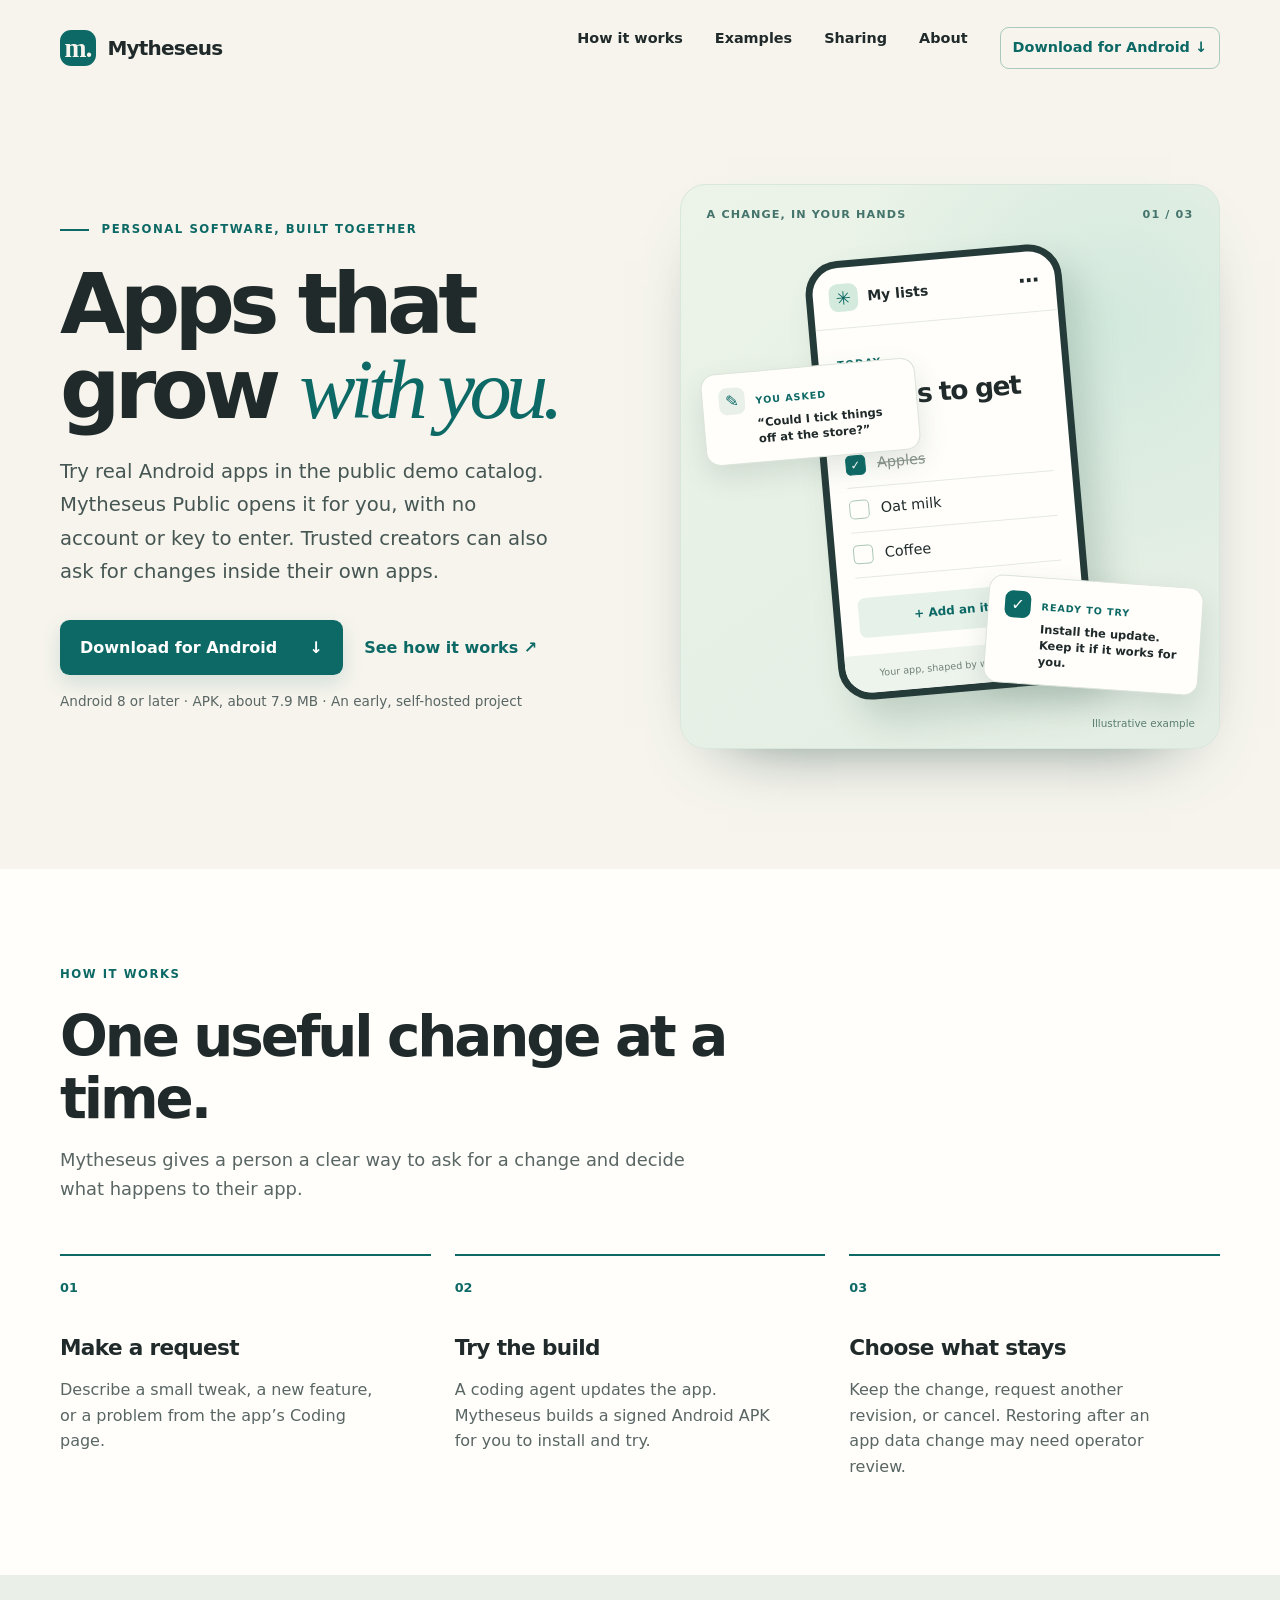
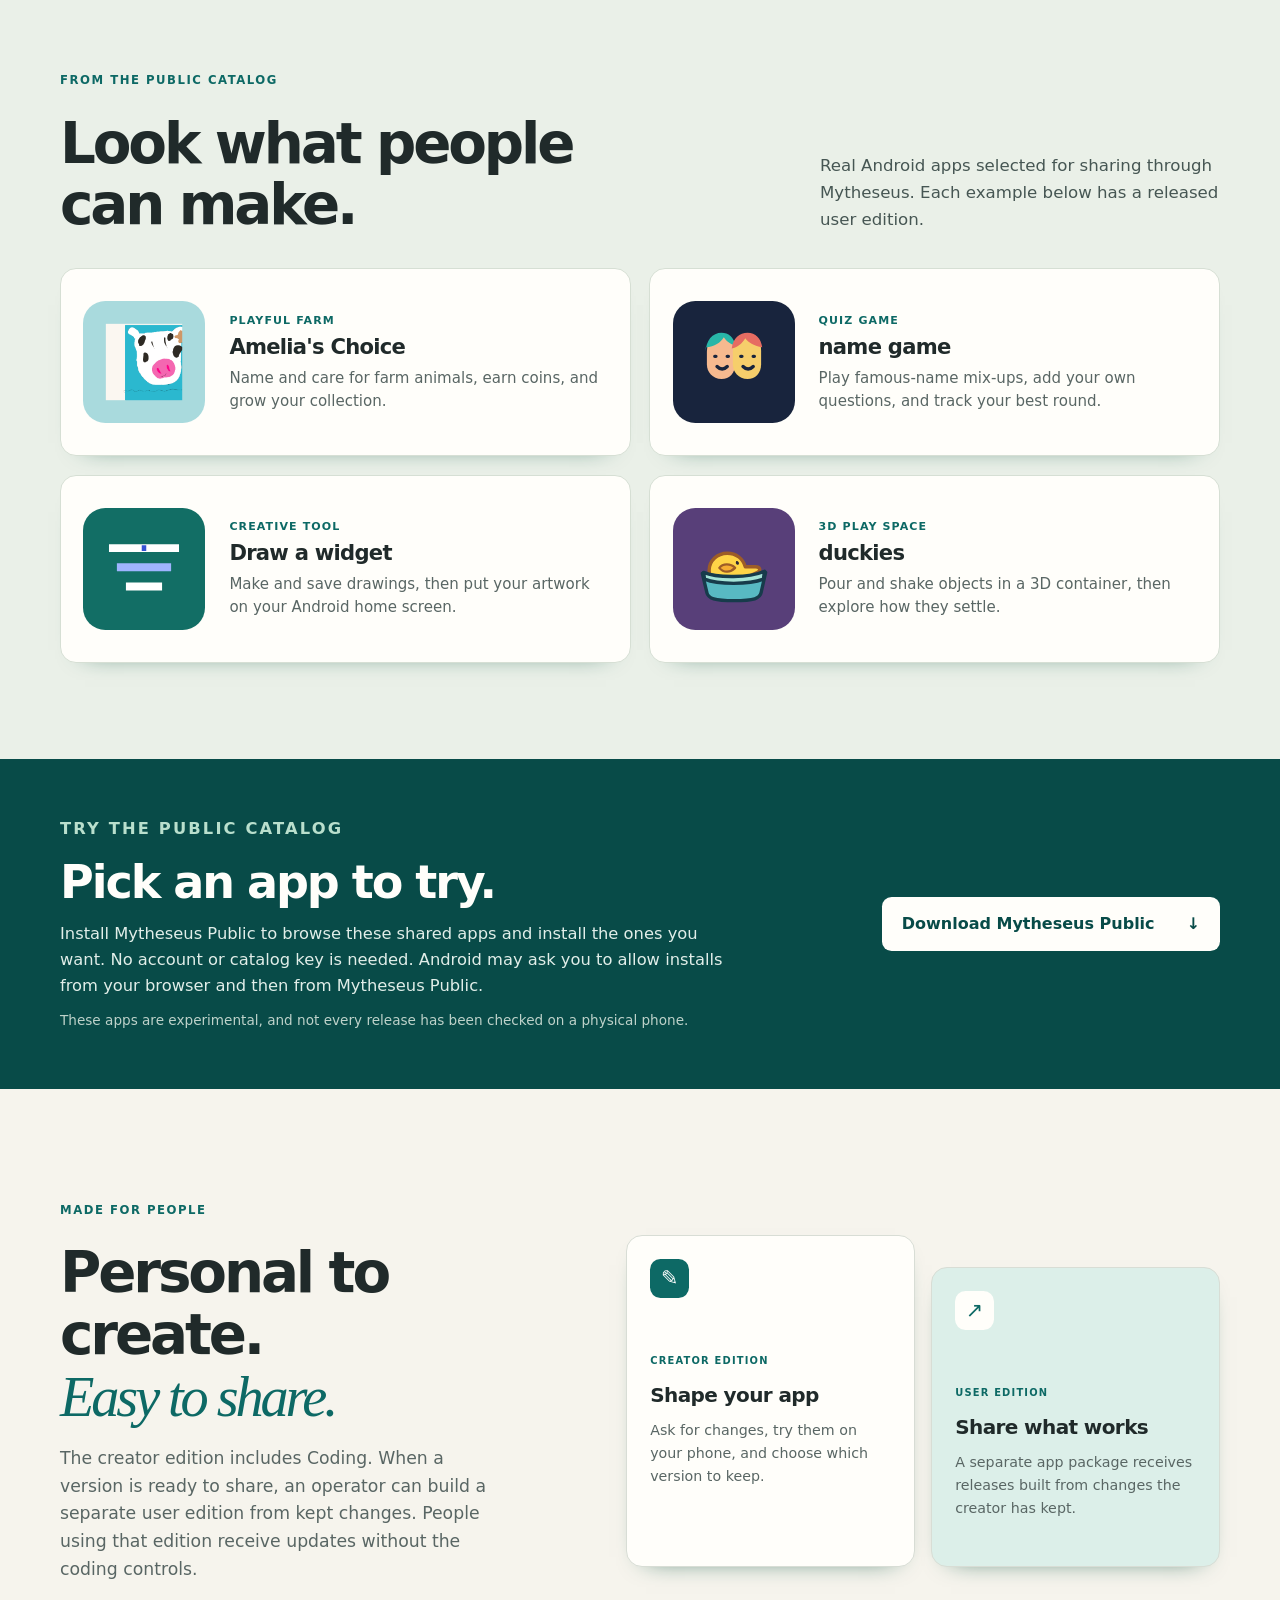
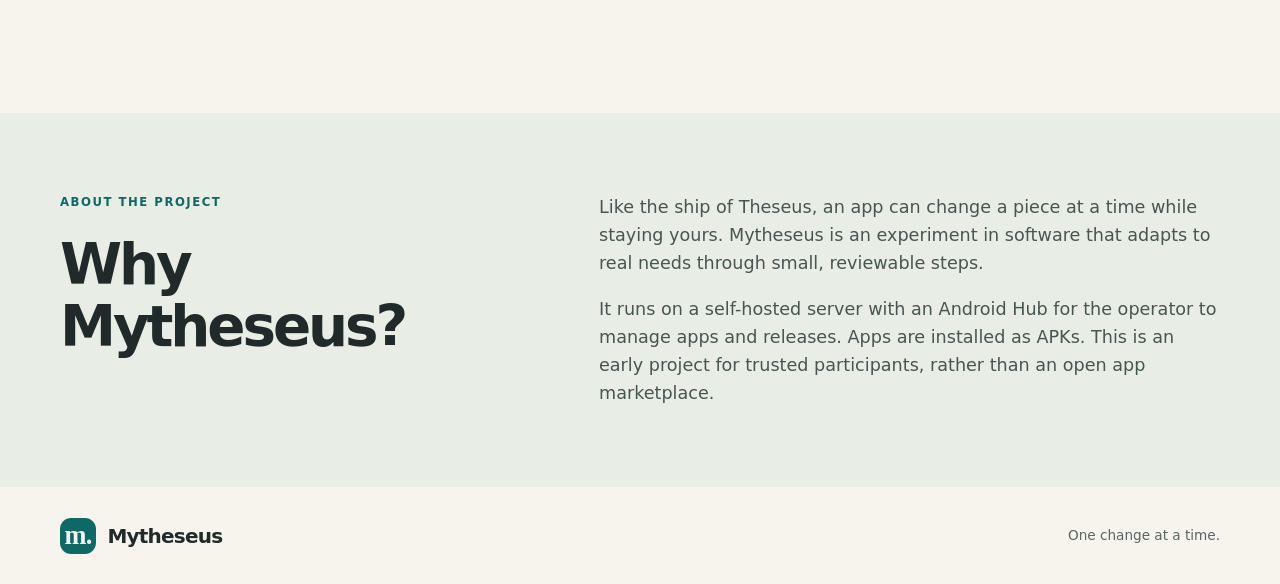
==== site/index.html @ 47f1d6f7 "Sync website from mytheseus@4bf0523" ====
<!doctype html>
<html lang="en">
<head>
  <meta charset="utf-8">
  <meta name="viewport" content="width=device-width,initial-scale=1">
  <meta name="description" content="Download Mytheseus Public for Android to try real apps in a public demo catalog. Trusted creators can ask for changes inside their own apps.">
  <meta name="theme-color" content="#f6f4ed">
  <meta property="og:type" content="website">
  <meta property="og:title" content="Mytheseus — Apps that grow with you">
  <meta property="og:description" content="Try real Android apps from the Mytheseus public demo catalog, with no account or key to enter.">
  <title>Mytheseus — Apps that grow with you</title>
  <link rel="canonical" href="https://mytheseus.com/">
  <link rel="icon" type="image/svg+xml" href="data:image/svg+xml,%3Csvg xmlns='http://www.w3.org/2000/svg' viewBox='0 0 32 32'%3E%3Crect width='32' height='32' rx='9' fill='%230d6965'/%3E%3Cpath d='M8 22V10l8 9 8-9v12' fill='none' stroke='%23f6f4ed' stroke-width='3' stroke-linecap='round' stroke-linejoin='round'/%3E%3C/svg%3E">
  <link rel="stylesheet" href="styles.css">
</head>
<body>
<a class="skip" href="#main">Skip to content</a>
<header class="wrap masthead">
  <a class="wordmark" href="#top" aria-label="Mytheseus home"><span class="mark" aria-hidden="true">m.</span><span>Mytheseus</span></a>
  <nav aria-label="Main navigation"><a href="#how-it-works">How it works</a><a href="#examples">Examples</a><a href="#sharing">Sharing</a><a href="#about">About</a><a class="nav-download" href="downloads/mytheseus-public.apk" download>Download for Android <span aria-hidden="true">↓</span></a></nav>
</header>
<main id="main">
  <section class="hero" id="top" aria-labelledby="headline"><div class="wrap hero-grid">
    <div class="intro">
      <p class="eyebrow"><span class="eyebrow-line" aria-hidden="true"></span> Personal software, built together</p>
      <h1 id="headline">Apps that grow <em>with you.</em></h1>
      <p class="lead">Try real Android apps in the public demo catalog. Mytheseus Public opens it for you, with no account or key to enter. Trusted creators can also ask for changes inside their own apps.</p>
      <div class="hero-actions"><a class="button" href="downloads/mytheseus-public.apk" download>Download for Android <span aria-hidden="true">↓</span></a><a class="text-link" href="#how-it-works">See how it works <span aria-hidden="true">↗</span></a></div>
      <p class="hero-note">Android 8 or later · APK, about 7.9 MB · An early, self-hosted project</p>
    </div>
    <div class="illustration" aria-label="Illustrative app change and trial">
      <div class="illustration-caption">A change, in your hands <span>01 / 03</span></div>
      <div class="phone">
        <div class="phone-top"><span class="phone-app-mark" aria-hidden="true">✳</span><span>My lists</span><span class="phone-menu" aria-hidden="true">⋯</span></div>
        <div class="phone-body">
          <span class="screen-label">TODAY</span>
          <h2>Things to get</h2>
          <div class="list-row"><span class="check done" aria-hidden="true">✓</span><span class="crossed">Apples</span></div>
          <div class="list-row"><span class="check" aria-hidden="true"></span><span>Oat milk</span></div>
          <div class="list-row"><span class="check" aria-hidden="true"></span><span>Coffee</span></div>
          <div class="phone-action" aria-hidden="true">+ Add an item</div>
        </div>
        <div class="phone-footer">Your app, shaped by what you need.</div>
      </div>
      <div class="request-card"><span class="request-icon" aria-hidden="true">✎</span><div><span class="card-kicker">You asked</span><p>“Could I tick things off at the store?”</p></div></div>
      <div class="trial-card"><span class="trial-icon" aria-hidden="true">✓</span><div><span class="card-kicker">Ready to try</span><p>Install the update. Keep it if it works for you.</p></div></div>
      <p class="illustration-note">Illustrative example</p>
    </div>
  </div></section>
  <section class="process" id="how-it-works" aria-labelledby="process-title"><div class="wrap">
    <div class="section-head"><p class="eyebrow">HOW IT WORKS</p><h2 id="process-title">One useful change at a time.</h2><p>Mytheseus gives a person a clear way to ask for a change and decide what happens to their app.</p></div>
    <ol class="steps">
      <li><span class="number">01</span><h3>Make a request</h3><p>Describe a small tweak, a new feature, or a problem from the app’s Coding page.</p></li>
      <li><span class="number">02</span><h3>Try the build</h3><p>A coding agent updates the app. Mytheseus builds a signed Android APK for you to install and try.</p></li>
      <li><span class="number">03</span><h3>Choose what stays</h3><p>Keep the change, request another revision, or cancel. Restoring after an app data change may need operator review.</p></li>
    </ol>
  </div></section>
  <section class="catalog" id="examples" aria-labelledby="examples-title"><div class="wrap">
    <div class="catalog-head"><div><p class="eyebrow">FROM THE PUBLIC CATALOG</p><h2 id="examples-title">Look what people can make.</h2></div><p>Real Android apps selected for sharing through Mytheseus. Each example below has a released user edition.</p></div>
    <div class="catalog-grid"><article class="catalog-card"><div class="catalog-art"><img class="catalog-icon" src="[data-uri]" alt=""></div><div class="catalog-copy"><p class="catalog-kind">Playful farm</p><h3>Amelia&#x27;s Choice</h3><p>Name and care for farm animals, earn coins, and grow your collection.</p></div></article><article class="catalog-card"><div class="catalog-art"><svg class="catalog-icon" viewBox="0 0 108 108" aria-hidden="true" focusable="false"><rect width="108" height="108" fill="#18243D"/><path d="M30 45 C30 35 36 29 43 29 C51 29 55 35 55 44 V56 C55 64 50 69 43 69 C35 69 30 63 30 56 Z" fill="#F6B98F"/><path d="M29 45 C29 35 35 28 43 28 C49 28 54 32 55 39 C50 38 47 35 45 32 C42 37 37 40 29 41 Z" fill="#28B6A8"/><path d="M53 45 C53 35 59 29 66 29 C74 29 78 35 78 44 V56 C78 64 73 69 66 69 C58 69 53 63 53 56 Z" fill="#F6CE6B"/><path d="M52 42 C53 33 59 28 66 28 C73 28 78 33 79 41 C72 40 67 37 64 33 C61 38 57 41 52 42 Z" fill="#E66C62"/><path d="M37 49 H38 M48 49 H49 M39 58 C42 61 45 61 48 58" stroke="#18243D" stroke-width="3" stroke-linecap="round" stroke-linejoin="round" fill="none"/><path d="M60 49 H61 M71 49 H72 M62 58 C65 61 68 61 71 58" stroke="#18243D" stroke-width="3" stroke-linecap="round" stroke-linejoin="round" fill="none"/></svg></div><div class="catalog-copy"><p class="catalog-kind">Quiz game</p><h3>name game</h3><p>Play famous-name mix-ups, add your own questions, and track your best round.</p></div></article><article class="catalog-card"><div class="catalog-art"><svg class="catalog-icon" viewBox="0 0 108 108" aria-hidden="true" focusable="false"><rect width="108" height="108" fill="#126E65"/><path d="M23,32 L85,32 L85,39 L23,39 Z" fill="#FFFFFF"/><path d="M52,33 L56,33 L56,38 L52,38 Z" fill="#3552D4"/><path d="M30,49 L78,49 L78,56 L30,56 Z" fill="#9FB4FF"/><path d="M38,66 L70,66 L70,73 L38,73 Z" fill="#FFFFFF"/></svg></div><div class="catalog-copy"><p class="catalog-kind">Creative tool</p><h3>Draw a widget</h3><p>Make and save drawings, then put your artwork on your Android home screen.</p></div></article><article class="catalog-card"><div class="catalog-art"><svg class="catalog-icon" viewBox="0 0 108 108" aria-hidden="true" focusable="false"><rect width="108" height="108" fill="#583F79"/><path d="M32 55 C32 47 39 40 48 40 C56 40 62 45 64 52 L73 52 C77 52 78 55 75 57 L66 61 C64 68 58 72 49 72 C39 72 32 65 32 55 Z" fill="#FFD447" stroke="#9D5C27" stroke-width="3" stroke-linecap="round" stroke-linejoin="round"/><path d="M41 53 C44 49 51 49 55 53 C51 57 45 58 41 53 Z" fill="#F5AC32" stroke="#9D5C27" stroke-width="2" stroke-linecap="round" stroke-linejoin="round"/><path d="M56 47 C58 47 59 49 58 50 C56 51 55 49 56 47 Z" fill="#2B2738"/><path d="M26 58 C33 61 42 62 53 62 C65 62 75 60 82 57 L78 75 C77 80 72 82 54 82 C37 82 31 80 30 75 Z" fill="#58B9C3" stroke="#173B4B" stroke-width="3" stroke-linecap="round" stroke-linejoin="round"/><path d="M27 57 C39 62 68 62 81 56 L80 63 C67 68 40 68 28 63 Z" fill="#A5E4D7" stroke="#173B4B" stroke-width="3" stroke-linecap="round" stroke-linejoin="round"/></svg></div><div class="catalog-copy"><p class="catalog-kind">3D play space</p><h3>duckies</h3><p>Pour and shake objects in a 3D container, then explore how they settle.</p></div></article></div>
  </div></section>
  <section class="catalog-download"><div class="wrap catalog-download-inner"><div><p class="eyebrow">TRY THE PUBLIC CATALOG</p><h2>Pick an app to try.</h2><p>Install Mytheseus Public to browse these shared apps and install the ones you want. No account or catalog key is needed. Android may ask you to allow installs from your browser and then from Mytheseus Public.</p><p class="download-caveat">These apps are experimental, and not every release has been checked on a physical phone.</p></div><a class="button" href="downloads/mytheseus-public.apk" download>Download Mytheseus Public <span aria-hidden="true">↓</span></a></div></section>
  <section class="wrap sharing" id="sharing" aria-labelledby="sharing-title">
    <div class="sharing-intro"><p class="eyebrow">MADE FOR PEOPLE</p><h2 id="sharing-title">Personal to create.<br><em>Easy to share.</em></h2><p>The creator edition includes Coding. When a version is ready to share, an operator can build a separate user edition from kept changes. People using that edition receive updates without the coding controls.</p></div>
    <div class="edition-cards" aria-label="App editions"><div class="edition-card creator"><span class="edition-icon" aria-hidden="true">✎</span><span class="edition-label">CREATOR EDITION</span><h3>Shape your app</h3><p>Ask for changes, try them on your phone, and choose which version to keep.</p></div><div class="edition-card user"><span class="edition-icon" aria-hidden="true">↗</span><span class="edition-label">USER EDITION</span><h3>Share what works</h3><p>A separate app package receives releases built from changes the creator has kept.</p></div></div>
  </section>
  <section class="about" id="about" aria-labelledby="about-title"><div class="wrap about-grid"><div><p class="eyebrow">ABOUT THE PROJECT</p><h2 id="about-title">Why Mytheseus?</h2></div><div><p>Like the ship of Theseus, an app can change a piece at a time while staying yours. Mytheseus is an experiment in software that adapts to real needs through small, reviewable steps.</p><p>It runs on a self-hosted server with an Android Hub for the operator to manage apps and releases. Apps are installed as APKs. This is an early project for trusted participants, rather than an open app marketplace.</p></div></div></section>
</main>
<footer class="wrap footer"><a class="wordmark" href="#top"><span class="mark" aria-hidden="true">m.</span><span>Mytheseus</span></a><span>One change at a time.</span></footer>
</body>
</html>
---- site/styles.css ----
:root{color-scheme:light;--ink:#202a2a;--muted:#596664;--teal:#0d6965;--teal-dark:#084b48;--mint:#dcefe9;--paper:#f6f4ed;--white:#fffefa;--line:#d8ddd5;font-family:Inter,ui-sans-serif,system-ui,-apple-system,BlinkMacSystemFont,"Segoe UI",sans-serif;font-synthesis:none}*{box-sizing:border-box}html{scroll-behavior:smooth;scroll-padding-top:2rem}body{margin:0;background:var(--paper);color:var(--ink);font-size:1rem;line-height:1.6}a{color:inherit;text-decoration:none}a:hover{text-decoration:underline;text-underline-offset:5px}a:focus-visible{outline:3px solid var(--teal);outline-offset:5px}.wrap{width:min(1160px,calc(100% - 4rem));margin-inline:auto}.skip{position:absolute;left:1rem;top:-5rem;padding:.7rem 1rem;background:var(--ink);color:white;z-index:10}.skip:focus{top:1rem}.masthead{display:flex;align-items:center;justify-content:space-between;gap:2rem;min-height:96px}.wordmark{display:inline-flex;align-items:center;gap:.72rem;font-size:1.25rem;font-weight:750;letter-spacing:-.04em;white-space:nowrap}.mark{display:grid;place-items:center;width:2.25rem;height:2.25rem;border-radius:.7rem;background:var(--teal);color:var(--paper);font-family:Georgia,serif;font-size:1.65rem;font-weight:bold;line-height:1}.masthead nav{display:flex;gap:2rem;flex-wrap:wrap;font-size:.9rem;font-weight:600}.hero{overflow:hidden}.hero-grid{display:grid;grid-template-columns:1fr 1fr;gap:5rem;align-items:center;padding-block:5.5rem 7.5rem}.eyebrow{display:flex;align-items:center;gap:.8rem;margin:0 0 1.4rem;color:var(--teal);font-size:.73rem;font-weight:800;letter-spacing:.13em;text-transform:uppercase}.eyebrow-line{display:inline-block;width:1.8rem;height:2px;background:currentColor}h1,h2,h3,p{margin-top:0}h1{max-width:11ch;margin-bottom:1.4rem;font-size:clamp(3.7rem,6.6vw,6.2rem);line-height:1.01;letter-spacing:-.067em;font-weight:760}em{font-family:Georgia,"Times New Roman",serif;font-weight:400;color:var(--teal)}.lead{max-width:31rem;margin-bottom:2rem;color:#465653;font-size:1.23rem;line-height:1.7}.button{display:inline-flex;align-items:center;justify-content:space-between;gap:2rem;padding:.9rem 1.25rem;background:var(--teal);color:#fff;border-radius:.6rem;font-weight:700;box-shadow:0 8px 20px #0d696526}.button:hover{background:var(--teal-dark);text-decoration:none}.hero-note{margin:1rem 0 0;color:var(--muted);font-size:.85rem}.illustration{position:relative;min-height:565px;border:1px solid #d8e6dc;border-radius:1.6rem;background:radial-gradient(circle at 80% 25%,#d3e9dd 0,transparent 45%),linear-gradient(145deg,#ecf4e9,#e3ede3);box-shadow:0 28px 70px -48px #31564e;overflow:hidden}.illustration-caption{display:flex;justify-content:space-between;padding:1.3rem 1.6rem;color:#44736b;font-size:.7rem;font-weight:800;letter-spacing:.1em;text-transform:uppercase}.phone{position:absolute;top:4.2rem;left:50%;width:257px;height:440px;transform:translateX(-50%) rotate(-5deg);border:7px solid #253b39;border-radius:2.1rem;background:var(--white);box-shadow:16px 22px 35px #335e4a36;overflow:hidden}.phone-top{height:61px;display:flex;align-items:center;gap:.6rem;padding:0 1rem;border-bottom:1px solid #e5e9e2;font-size:.88rem;font-weight:700}.phone-app-mark{display:grid;place-items:center;width:1.8rem;height:1.8rem;border-radius:.55rem;background:#d4eadd;color:var(--teal);font-size:1.15rem}.phone-menu{margin-left:auto;font-size:1.3rem}.phone-body{padding:1.3rem 1.15rem}.screen-label{color:var(--teal);font-size:.62rem;font-weight:800;letter-spacing:.15em}.phone h2{margin:.25rem 0 1.4rem;font-size:1.65rem;letter-spacing:-.05em}.list-row{display:flex;align-items:center;gap:.75rem;padding:.65rem 0;border-bottom:1px solid #e5e9e2;font-size:.9rem}.check{display:grid;place-items:center;flex:none;width:1.2rem;height:1.2rem;border:1.5px solid #aac7b5;border-radius:.3rem}.check.done{background:var(--teal);border-color:var(--teal);color:white;font-size:.75rem}.crossed{text-decoration:line-through;color:#87928a}.phone-action{margin-top:1.3rem;padding:.65rem;background:#e6f1e9;color:var(--teal);border-radius:.45rem;text-align:center;font-size:.75rem;font-weight:700}.phone-footer{position:absolute;bottom:0;width:100%;padding:.7rem 1rem;background:#edf4ec;color:#718078;text-align:center;font-size:.6rem}.request-card,.trial-card{position:absolute;display:flex;align-items:flex-start;gap:.65rem;width:215px;padding:.9rem 1rem;border:1px solid #dce4da;border-radius:.9rem;background:#fffefa;box-shadow:0 12px 28px #38564b24}.request-card{left:1.4rem;top:11.3rem;transform:rotate(-5deg)}.trial-card{right:1.1rem;bottom:3.7rem;transform:rotate(4deg)}.request-icon,.trial-icon{display:grid;place-items:center;flex:none;width:1.65rem;height:1.65rem;border-radius:.5rem;background:#e9efe9;color:var(--teal);font-weight:700}.trial-icon{background:var(--teal);color:white}.card-kicker{color:var(--teal);font-size:.6rem;font-weight:800;letter-spacing:.1em;text-transform:uppercase}.request-card p,.trial-card p{margin:.2rem 0 0;font-size:.72rem;line-height:1.4;font-weight:600}.illustration-note{position:absolute;right:1.5rem;bottom:.4rem;color:#5a7e72;font-size:.65rem}.process{background:var(--white);padding-block:6rem}.section-head{max-width:42rem;margin-bottom:3.2rem}.section-head h2,.sharing h2,.about h2{font-size:clamp(2.4rem,4.4vw,4rem);line-height:1.1;letter-spacing:-.055em;margin-bottom:1rem}.section-head>p:last-child{color:var(--muted);font-size:1.12rem}.steps{display:grid;grid-template-columns:repeat(3,minmax(0,1fr));gap:1.5rem;list-style:none;padding:0;margin:0}.steps li{border-top:2px solid var(--teal);padding:1.35rem .5rem 0 0}.number{display:block;margin-bottom:2rem;color:var(--teal);font-size:.8rem;font-weight:800}.steps h3{margin-bottom:.75rem;font-size:1.35rem;letter-spacing:-.03em}.steps p{max-width:20rem;color:var(--muted);margin-bottom:0}.sharing{display:grid;grid-template-columns:.9fr 1.1fr;gap:5rem;align-items:center;padding-block:7rem}.sharing-intro>p:last-child{max-width:28rem;color:var(--muted);font-size:1.08rem}.edition-cards{display:grid;grid-template-columns:1fr 1fr;gap:1rem;align-items:stretch}.edition-card{min-width:0;min-height:300px;padding:1.45rem;border:1px solid var(--line);border-radius:1rem;background:var(--white);box-shadow:0 10px 25px -20px #0b5340}.edition-card.user{margin-top:2rem;background:var(--mint)}.edition-icon{display:grid;place-items:center;width:2.4rem;height:2.4rem;margin-bottom:3rem;border-radius:.65rem;background:var(--teal);color:white;font-size:1.3rem}.edition-card.user .edition-icon{background:var(--white);color:var(--teal)}.edition-label{color:var(--teal);font-size:.62rem;font-weight:800;letter-spacing:.12em}.edition-card h3{margin:.5rem 0;font-size:1.25rem;letter-spacing:-.03em}.edition-card p{margin:0;color:var(--muted);font-size:.89rem}.about{padding-block:5rem;background:#e8eee5}.about-grid{display:grid;grid-template-columns:.85fr 1.15fr;gap:5rem}.about-grid>div:last-child{max-width:39rem}.about-grid>div:last-child p{color:#465653;font-size:1.1rem}.about-grid>div:last-child p:last-child{margin-bottom:0}.footer{display:flex;align-items:center;justify-content:space-between;gap:1rem;padding-block:1.9rem}.footer>span{color:var(--muted);font-size:.85rem}@media(max-width:1050px){.hero-grid{gap:2rem}.sharing{gap:2rem}.request-card{left:.5rem}.trial-card{right:.5rem}}@media(max-width:800px){.hero-grid{grid-template-columns:1fr;padding-block:3.5rem 5rem}.intro{max-width:38rem}.illustration{width:min(100%,550px);margin-inline:auto}.sharing{grid-template-columns:1fr}.sharing-intro>p:last-child{max-width:40rem}.about-grid{gap:2rem}}@media(max-width:600px){.wrap{width:calc(100% - 2.5rem)}.masthead{align-items:flex-start;flex-direction:column;gap:.8rem;padding-block:1.25rem}.masthead nav{gap:1.2rem;font-size:.85rem}.hero-grid{padding-block:2rem 3.5rem}h1{font-size:clamp(3.25rem,14vw,4.7rem)}.lead{font-size:1.1rem}.illustration{min-height:500px}.phone{top:4rem;width:220px;height:390px}.request-card{top:9.5rem;width:170px}.trial-card{bottom:3rem;width:175px}.process{padding-block:4rem}.steps{grid-template-columns:1fr;gap:2.3rem}.number{margin-bottom:.7rem}.sharing{padding-block:4rem}.edition-cards{grid-template-columns:1fr 1fr;gap:.65rem}.edition-card{padding:1rem;min-height:300px}.edition-icon{margin-bottom:2rem}.about{padding-block:4rem}.about-grid{grid-template-columns:1fr;gap:1rem}.footer{flex-wrap:wrap}}@media(max-width:420px){.illustration{min-height:455px}.phone{width:205px;height:365px}.request-card{top:8rem;left:.2rem;width:155px}.trial-card{right:.2rem;width:165px}.edition-cards{grid-template-columns:1fr}.edition-card,.edition-card.user{min-height:0;margin:0}.edition-icon{margin-bottom:1.5rem}.illustration-caption{padding:1rem}}@media(prefers-reduced-motion:reduce){html{scroll-behavior:auto}}.hero-grid>*,.sharing>*,.steps>*{min-width:0}h1,h2,h3,.wordmark{overflow-wrap:anywhere}

/* Public catalog examples use artwork from the released user editions. */
.catalog{padding-block:6rem;background:#eaf0e8}
.catalog-head{display:flex;align-items:end;justify-content:space-between;gap:3rem;margin-bottom:2rem}
.catalog-head>div{max-width:34rem}
.catalog-head h2{font-size:clamp(2.4rem,4.4vw,4rem);line-height:1.1;letter-spacing:-.055em;margin-bottom:0}
.catalog-head>p{max-width:25rem;margin:0 0 .2rem;color:#465653;font-size:1.04rem}
.catalog-grid{display:grid;grid-template-columns:repeat(2,minmax(0,1fr));gap:1.15rem}
.catalog-card{display:flex;align-items:center;gap:1.5rem;min-width:0;min-height:188px;padding:1.4rem;border:1px solid #d6dfd4;border-radius:1rem;background:var(--white);box-shadow:0 12px 25px -25px #0b5340}
.catalog-art{display:grid;place-items:center;flex:none;width:122px;height:122px;border-radius:1.4rem;background:#f1f3eb;overflow:hidden}
.catalog-icon{display:block;width:100%;height:100%;object-fit:cover}
.catalog-copy{min-width:0}
.catalog-kind{margin:0 0 .3rem;color:var(--teal);font-size:.69rem;font-weight:800;letter-spacing:.1em;text-transform:uppercase}
.catalog-card h3{margin:0 0 .45rem;font-size:1.32rem;letter-spacing:-.035em;line-height:1.2}
.catalog-card .catalog-copy>p:last-child{margin:0;color:var(--muted);font-size:.94rem;line-height:1.55}
@media(max-width:960px){.catalog-head{align-items:start;flex-direction:column;gap:1rem}.catalog-card{align-items:start;flex-direction:column}.catalog-art{width:100px;height:100px}}
@media(max-width:700px){.catalog{padding-block:4rem}.catalog-grid{grid-template-columns:1fr}.catalog-card{align-items:center;flex-direction:row;min-height:0}.catalog-art{width:86px;height:86px}.catalog-head{margin-bottom:1.6rem}}
@media(max-width:420px){.catalog-card{gap:1rem;padding:1rem}.catalog-art{width:72px;height:72px}.catalog-card h3{font-size:1.17rem}.catalog-card .catalog-copy>p:last-child{font-size:.86rem}}

/* Public Android installer is the main action for visitors. */
.masthead nav .nav-download{color:var(--teal);font-weight:800;white-space:nowrap;border:1px solid #a9c9be;border-radius:.55rem;padding:.55rem .75rem}
.hero-actions{display:flex;align-items:center;gap:1.35rem;flex-wrap:wrap}
.text-link{font-weight:700;color:var(--teal);text-underline-offset:5px}
.hero-note{max-width:32rem}
.catalog-download{padding-block:3.6rem;background:var(--teal-dark);color:var(--white)}
.catalog-download-inner{display:flex;align-items:center;justify-content:space-between;gap:3rem}
.catalog-download-inner>div{max-width:42rem}
.catalog-download .eyebrow{color:#b9dfcd;margin-bottom:.9rem}
.catalog-download h2{margin:0 0 .8rem;font-size:clamp(2rem,3.6vw,3rem);line-height:1.12;letter-spacing:-.045em}
.catalog-download p{margin-bottom:.65rem;color:#e1eee9;font-size:1.02rem}
.catalog-download .download-caveat{margin:0;color:#bed2ca;font-size:.85rem}
.catalog-download .button{flex:none;background:var(--white);color:var(--teal-dark);box-shadow:none}
.catalog-download .button:hover{background:#e5f1e9}
@media(max-width:800px){.catalog-download-inner{align-items:flex-start;flex-direction:column;gap:1.5rem}}
@media(max-width:600px){.masthead nav{gap:.7rem 1rem}.masthead nav .nav-download{width:max-content}.hero-actions{align-items:flex-start;flex-direction:column;gap:1rem}.catalog-download{padding-block:3rem}.catalog-download .button{width:100%}}
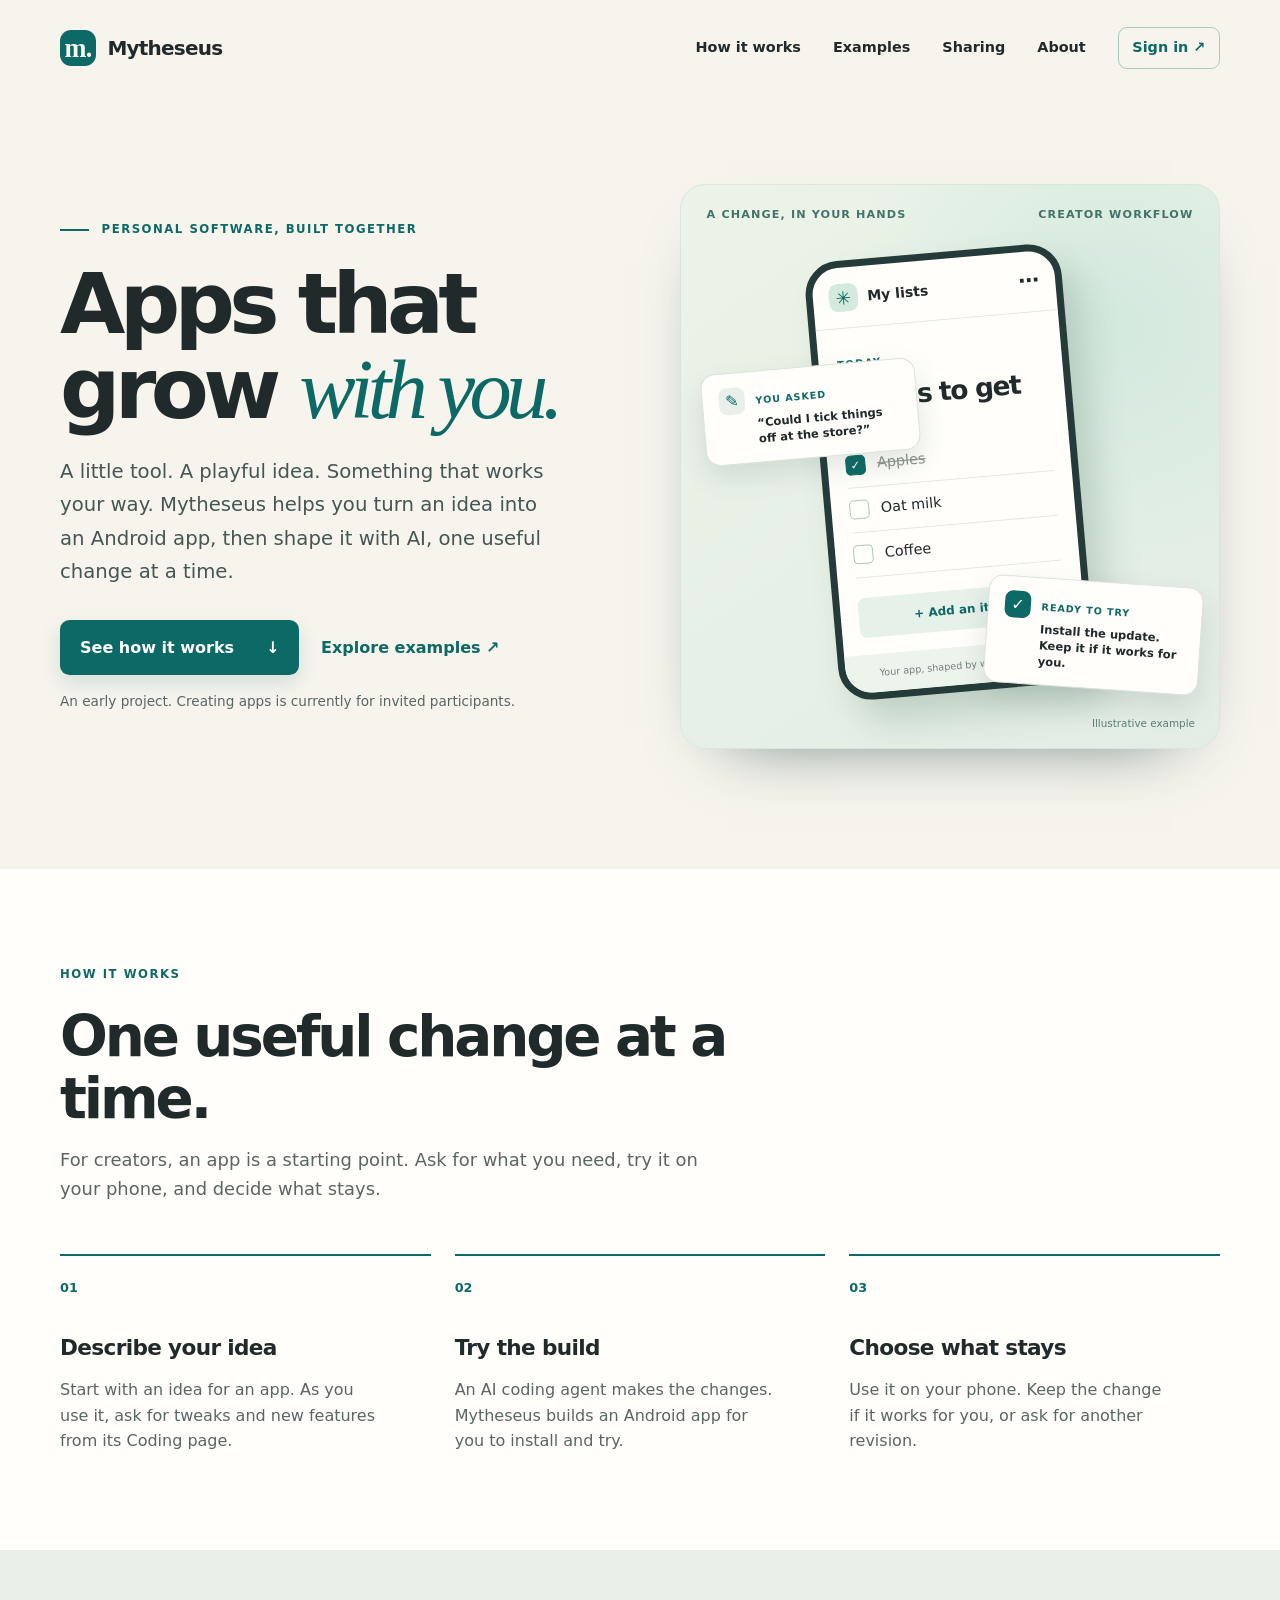
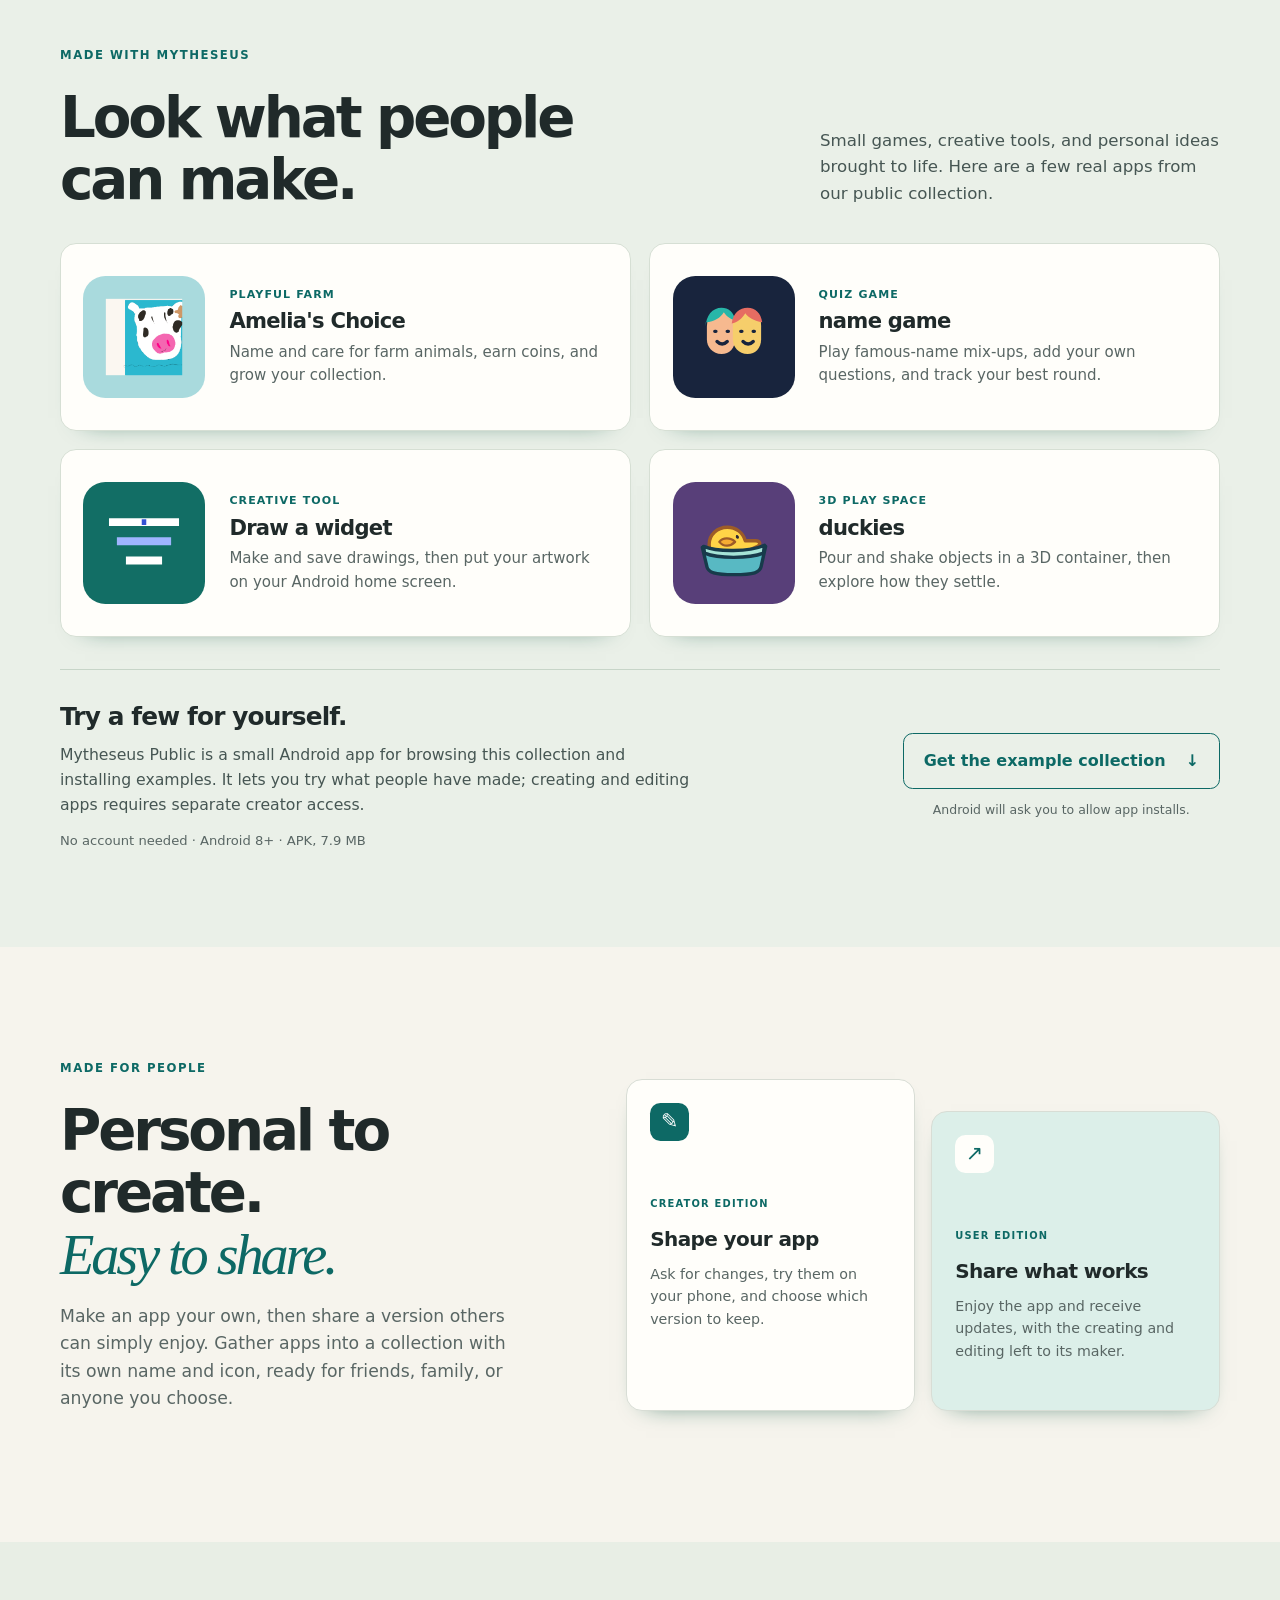
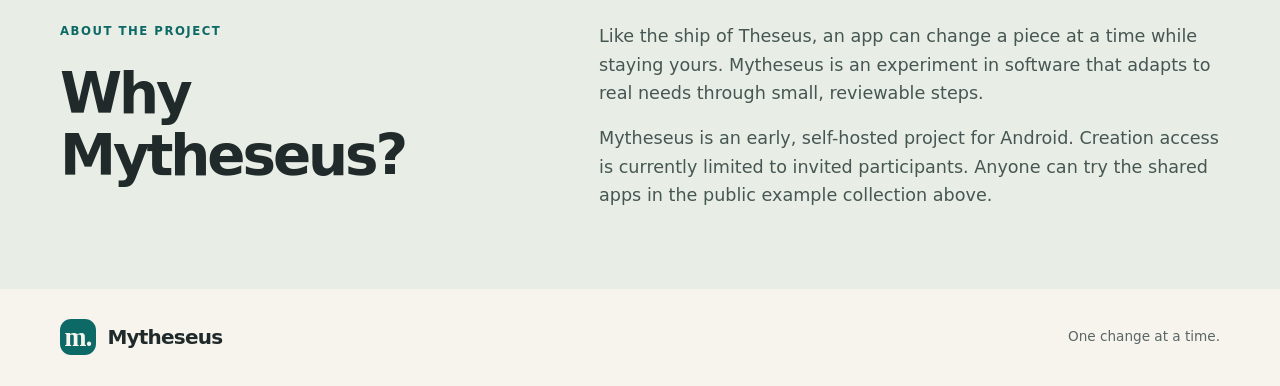
==== commit a575dd14: "Sync website from mytheseus@627fe6a" ====
--- a/site/index.html
+++ b/site/index.html
@@ -3,11 +3,11 @@
 <head>
   <meta charset="utf-8">
   <meta name="viewport" content="width=device-width,initial-scale=1">
-  <meta name="description" content="Download Mytheseus Public for Android to try real apps in a public demo catalog. Trusted creators can ask for changes inside their own apps.">
+  <meta name="description" content="Create personal Android apps with AI, shape them one change at a time, and share what works. Explore real examples made with Mytheseus.">
   <meta name="theme-color" content="#f6f4ed">
   <meta property="og:type" content="website">
   <meta property="og:title" content="Mytheseus — Apps that grow with you">
-  <meta property="og:description" content="Try real Android apps from the Mytheseus public demo catalog, with no account or key to enter.">
+  <meta property="og:description" content="Personal Android apps, shaped by the people who use them. See how Mytheseus works and try a collection of example apps.">
   <title>Mytheseus — Apps that grow with you</title>
   <link rel="canonical" href="https://mytheseus.com/">
   <link rel="icon" type="image/svg+xml" href="data:image/svg+xml,%3Csvg xmlns='http://www.w3.org/2000/svg' viewBox='0 0 32 32'%3E%3Crect width='32' height='32' rx='9' fill='%230d6965'/%3E%3Cpath d='M8 22V10l8 9 8-9v12' fill='none' stroke='%23f6f4ed' stroke-width='3' stroke-linecap='round' stroke-linejoin='round'/%3E%3C/svg%3E">
@@ -17,19 +17,19 @@
 <a class="skip" href="#main">Skip to content</a>
 <header class="wrap masthead">
   <a class="wordmark" href="#top" aria-label="Mytheseus home"><span class="mark" aria-hidden="true">m.</span><span>Mytheseus</span></a>
-  <nav aria-label="Main navigation"><a href="#how-it-works">How it works</a><a href="#examples">Examples</a><a href="#sharing">Sharing</a><a href="#about">About</a><a class="nav-download" href="downloads/mytheseus-public.apk" download>Download for Android <span aria-hidden="true">↓</span></a></nav>
+  <nav aria-label="Main navigation"><a href="#how-it-works">How it works</a><a href="#examples">Examples</a><a href="#sharing">Sharing</a><a href="#about">About</a><a class="nav-signin" href="https://admin.mytheseus.com/admin">Sign in <span aria-hidden="true">↗</span></a></nav>
 </header>
 <main id="main">
   <section class="hero" id="top" aria-labelledby="headline"><div class="wrap hero-grid">
     <div class="intro">
       <p class="eyebrow"><span class="eyebrow-line" aria-hidden="true"></span> Personal software, built together</p>
       <h1 id="headline">Apps that grow <em>with you.</em></h1>
-      <p class="lead">Try real Android apps in the public demo catalog. Mytheseus Public opens it for you, with no account or key to enter. Trusted creators can also ask for changes inside their own apps.</p>
-      <div class="hero-actions"><a class="button" href="downloads/mytheseus-public.apk" download>Download for Android <span aria-hidden="true">↓</span></a><a class="text-link" href="#how-it-works">See how it works <span aria-hidden="true">↗</span></a></div>
-      <p class="hero-note">Android 8 or later · APK, about 7.9 MB · An early, self-hosted project</p>
+      <p class="lead">A little tool. A playful idea. Something that works your way. Mytheseus helps you turn an idea into an Android app, then shape it with AI, one useful change at a time.</p>
+      <div class="hero-actions"><a class="button" href="#how-it-works">See how it works <span aria-hidden="true">↓</span></a><a class="text-link" href="#examples">Explore examples <span aria-hidden="true">↗</span></a></div>
+      <p class="hero-note">An early project. Creating apps is currently for invited participants.</p>
     </div>
     <div class="illustration" aria-label="Illustrative app change and trial">
-      <div class="illustration-caption">A change, in your hands <span>01 / 03</span></div>
+      <div class="illustration-caption">A change, in your hands <span>Creator workflow</span></div>
       <div class="phone">
         <div class="phone-top"><span class="phone-app-mark" aria-hidden="true">✳</span><span>My lists</span><span class="phone-menu" aria-hidden="true">⋯</span></div>
         <div class="phone-body">
@@ -48,23 +48,26 @@
     </div>
   </div></section>
   <section class="process" id="how-it-works" aria-labelledby="process-title"><div class="wrap">
-    <div class="section-head"><p class="eyebrow">HOW IT WORKS</p><h2 id="process-title">One useful change at a time.</h2><p>Mytheseus gives a person a clear way to ask for a change and decide what happens to their app.</p></div>
+    <div class="section-head"><p class="eyebrow">HOW IT WORKS</p><h2 id="process-title">One useful change at a time.</h2><p>For creators, an app is a starting point. Ask for what you need, try it on your phone, and decide what stays.</p></div>
     <ol class="steps">
-      <li><span class="number">01</span><h3>Make a request</h3><p>Describe a small tweak, a new feature, or a problem from the app’s Coding page.</p></li>
-      <li><span class="number">02</span><h3>Try the build</h3><p>A coding agent updates the app. Mytheseus builds a signed Android APK for you to install and try.</p></li>
-      <li><span class="number">03</span><h3>Choose what stays</h3><p>Keep the change, request another revision, or cancel. Restoring after an app data change may need operator review.</p></li>
+      <li><span class="number">01</span><h3>Describe your idea</h3><p>Start with an idea for an app. As you use it, ask for tweaks and new features from its Coding page.</p></li>
+      <li><span class="number">02</span><h3>Try the build</h3><p>An AI coding agent makes the changes. Mytheseus builds an Android app for you to install and try.</p></li>
+      <li><span class="number">03</span><h3>Choose what stays</h3><p>Use it on your phone. Keep the change if it works for you, or ask for another revision.</p></li>
     </ol>
   </div></section>
   <section class="catalog" id="examples" aria-labelledby="examples-title"><div class="wrap">
-    <div class="catalog-head"><div><p class="eyebrow">FROM THE PUBLIC CATALOG</p><h2 id="examples-title">Look what people can make.</h2></div><p>Real Android apps selected for sharing through Mytheseus. Each example below has a released user edition.</p></div>
+    <div class="catalog-head"><div><p class="eyebrow">MADE WITH MYTHESEUS</p><h2 id="examples-title">Look what people can make.</h2></div><p>Small games, creative tools, and personal ideas brought to life. Here are a few real apps from our public collection.</p></div>
     <div class="catalog-grid"><article class="catalog-card"><div class="catalog-art"><img class="catalog-icon" src="[data-uri]" alt=""></div><div class="catalog-copy"><p class="catalog-kind">Playful farm</p><h3>Amelia&#x27;s Choice</h3><p>Name and care for farm animals, earn coins, and grow your collection.</p></div></article><article class="catalog-card"><div class="catalog-art"><svg class="catalog-icon" viewBox="0 0 108 108" aria-hidden="true" focusable="false"><rect width="108" height="108" fill="#18243D"/><path d="M30 45 C30 35 36 29 43 29 C51 29 55 35 55 44 V56 C55 64 50 69 43 69 C35 69 30 63 30 56 Z" fill="#F6B98F"/><path d="M29 45 C29 35 35 28 43 28 C49 28 54 32 55 39 C50 38 47 35 45 32 C42 37 37 40 29 41 Z" fill="#28B6A8"/><path d="M53 45 C53 35 59 29 66 29 C74 29 78 35 78 44 V56 C78 64 73 69 66 69 C58 69 53 63 53 56 Z" fill="#F6CE6B"/><path d="M52 42 C53 33 59 28 66 28 C73 28 78 33 79 41 C72 40 67 37 64 33 C61 38 57 41 52 42 Z" fill="#E66C62"/><path d="M37 49 H38 M48 49 H49 M39 58 C42 61 45 61 48 58" stroke="#18243D" stroke-width="3" stroke-linecap="round" stroke-linejoin="round" fill="none"/><path d="M60 49 H61 M71 49 H72 M62 58 C65 61 68 61 71 58" stroke="#18243D" stroke-width="3" stroke-linecap="round" stroke-linejoin="round" fill="none"/></svg></div><div class="catalog-copy"><p class="catalog-kind">Quiz game</p><h3>name game</h3><p>Play famous-name mix-ups, add your own questions, and track your best round.</p></div></article><article class="catalog-card"><div class="catalog-art"><svg class="catalog-icon" viewBox="0 0 108 108" aria-hidden="true" focusable="false"><rect width="108" height="108" fill="#126E65"/><path d="M23,32 L85,32 L85,39 L23,39 Z" fill="#FFFFFF"/><path d="M52,33 L56,33 L56,38 L52,38 Z" fill="#3552D4"/><path d="M30,49 L78,49 L78,56 L30,56 Z" fill="#9FB4FF"/><path d="M38,66 L70,66 L70,73 L38,73 Z" fill="#FFFFFF"/></svg></div><div class="catalog-copy"><p class="catalog-kind">Creative tool</p><h3>Draw a widget</h3><p>Make and save drawings, then put your artwork on your Android home screen.</p></div></article><article class="catalog-card"><div class="catalog-art"><svg class="catalog-icon" viewBox="0 0 108 108" aria-hidden="true" focusable="false"><rect width="108" height="108" fill="#583F79"/><path d="M32 55 C32 47 39 40 48 40 C56 40 62 45 64 52 L73 52 C77 52 78 55 75 57 L66 61 C64 68 58 72 49 72 C39 72 32 65 32 55 Z" fill="#FFD447" stroke="#9D5C27" stroke-width="3" stroke-linecap="round" stroke-linejoin="round"/><path d="M41 53 C44 49 51 49 55 53 C51 57 45 58 41 53 Z" fill="#F5AC32" stroke="#9D5C27" stroke-width="2" stroke-linecap="round" stroke-linejoin="round"/><path d="M56 47 C58 47 59 49 58 50 C56 51 55 49 56 47 Z" fill="#2B2738"/><path d="M26 58 C33 61 42 62 53 62 C65 62 75 60 82 57 L78 75 C77 80 72 82 54 82 C37 82 31 80 30 75 Z" fill="#58B9C3" stroke="#173B4B" stroke-width="3" stroke-linecap="round" stroke-linejoin="round"/><path d="M27 57 C39 62 68 62 81 56 L80 63 C67 68 40 68 28 63 Z" fill="#A5E4D7" stroke="#173B4B" stroke-width="3" stroke-linecap="round" stroke-linejoin="round"/></svg></div><div class="catalog-copy"><p class="catalog-kind">3D play space</p><h3>duckies</h3><p>Pour and shake objects in a 3D container, then explore how they settle.</p></div></article></div>
+    <div class="catalog-try" aria-labelledby="try-title">
+      <div class="catalog-try-copy"><h3 id="try-title">Try a few for yourself.</h3><p>Mytheseus Public is a small Android app for browsing this collection and installing examples. It lets you try what people have made; creating and editing apps requires separate creator access.</p><p class="try-meta">No account needed · Android 8+ · APK, 7.9 MB</p></div>
+      <div class="catalog-try-action"><a class="button button-outline" href="downloads/mytheseus-public.apk" download>Get the example collection <span aria-hidden="true">↓</span></a><p>Android will ask you to allow app installs.</p></div>
+    </div>
   </div></section>
-  <section class="catalog-download"><div class="wrap catalog-download-inner"><div><p class="eyebrow">TRY THE PUBLIC CATALOG</p><h2>Pick an app to try.</h2><p>Install Mytheseus Public to browse these shared apps and install the ones you want. No account or catalog key is needed. Android may ask you to allow installs from your browser and then from Mytheseus Public.</p><p class="download-caveat">These apps are experimental, and not every release has been checked on a physical phone.</p></div><a class="button" href="downloads/mytheseus-public.apk" download>Download Mytheseus Public <span aria-hidden="true">↓</span></a></div></section>
   <section class="wrap sharing" id="sharing" aria-labelledby="sharing-title">
-    <div class="sharing-intro"><p class="eyebrow">MADE FOR PEOPLE</p><h2 id="sharing-title">Personal to create.<br><em>Easy to share.</em></h2><p>The creator edition includes Coding. When a version is ready to share, an operator can build a separate user edition from kept changes. People using that edition receive updates without the coding controls.</p></div>
-    <div class="edition-cards" aria-label="App editions"><div class="edition-card creator"><span class="edition-icon" aria-hidden="true">✎</span><span class="edition-label">CREATOR EDITION</span><h3>Shape your app</h3><p>Ask for changes, try them on your phone, and choose which version to keep.</p></div><div class="edition-card user"><span class="edition-icon" aria-hidden="true">↗</span><span class="edition-label">USER EDITION</span><h3>Share what works</h3><p>A separate app package receives releases built from changes the creator has kept.</p></div></div>
+    <div class="sharing-intro"><p class="eyebrow">MADE FOR PEOPLE</p><h2 id="sharing-title">Personal to create.<br><em>Easy to share.</em></h2><p>Make an app your own, then share a version others can simply enjoy. Gather apps into a collection with its own name and icon, ready for friends, family, or anyone you choose.</p></div>
+    <div class="edition-cards" aria-label="App editions"><div class="edition-card creator"><span class="edition-icon" aria-hidden="true">✎</span><span class="edition-label">CREATOR EDITION</span><h3>Shape your app</h3><p>Ask for changes, try them on your phone, and choose which version to keep.</p></div><div class="edition-card user"><span class="edition-icon" aria-hidden="true">↗</span><span class="edition-label">USER EDITION</span><h3>Share what works</h3><p>Enjoy the app and receive updates, with the creating and editing left to its maker.</p></div></div>
   </section>
-  <section class="about" id="about" aria-labelledby="about-title"><div class="wrap about-grid"><div><p class="eyebrow">ABOUT THE PROJECT</p><h2 id="about-title">Why Mytheseus?</h2></div><div><p>Like the ship of Theseus, an app can change a piece at a time while staying yours. Mytheseus is an experiment in software that adapts to real needs through small, reviewable steps.</p><p>It runs on a self-hosted server with an Android Hub for the operator to manage apps and releases. Apps are installed as APKs. This is an early project for trusted participants, rather than an open app marketplace.</p></div></div></section>
+  <section class="about" id="about" aria-labelledby="about-title"><div class="wrap about-grid"><div><p class="eyebrow">ABOUT THE PROJECT</p><h2 id="about-title">Why Mytheseus?</h2></div><div><p>Like the ship of Theseus, an app can change a piece at a time while staying yours. Mytheseus is an experiment in software that adapts to real needs through small, reviewable steps.</p><p>Mytheseus is an early, self-hosted project for Android. Creation access is currently limited to invited participants. Anyone can try the shared apps in the public example collection above.</p></div></div></section>
 </main>
 <footer class="wrap footer"><a class="wordmark" href="#top"><span class="mark" aria-hidden="true">m.</span><span>Mytheseus</span></a><span>One change at a time.</span></footer>
 </body>
--- a/site/styles.css
+++ b/site/styles.css
@@ -18,19 +18,23 @@
 @media(max-width:700px){.catalog{padding-block:4rem}.catalog-grid{grid-template-columns:1fr}.catalog-card{align-items:center;flex-direction:row;min-height:0}.catalog-art{width:86px;height:86px}.catalog-head{margin-bottom:1.6rem}}
 @media(max-width:420px){.catalog-card{gap:1rem;padding:1rem}.catalog-art{width:72px;height:72px}.catalog-card h3{font-size:1.17rem}.catalog-card .catalog-copy>p:last-child{font-size:.86rem}}
 
-/* Public Android installer is the main action for visitors. */
-.masthead nav .nav-download{color:var(--teal);font-weight:800;white-space:nowrap;border:1px solid #a9c9be;border-radius:.55rem;padding:.55rem .75rem}
+/* Keep sign-in available; downloads belong with the example collection. */
+.masthead nav{align-items:center}
+.masthead nav .nav-signin{color:var(--teal);font-weight:750;white-space:nowrap;border:1px solid #a9c9be;border-radius:.55rem;padding:.55rem .85rem}
+.masthead nav .nav-signin:hover{background:var(--mint);text-decoration:none}
 .hero-actions{display:flex;align-items:center;gap:1.35rem;flex-wrap:wrap}
 .text-link{font-weight:700;color:var(--teal);text-underline-offset:5px}
-.hero-note{max-width:32rem}
-.catalog-download{padding-block:3.6rem;background:var(--teal-dark);color:var(--white)}
-.catalog-download-inner{display:flex;align-items:center;justify-content:space-between;gap:3rem}
-.catalog-download-inner>div{max-width:42rem}
-.catalog-download .eyebrow{color:#b9dfcd;margin-bottom:.9rem}
-.catalog-download h2{margin:0 0 .8rem;font-size:clamp(2rem,3.6vw,3rem);line-height:1.12;letter-spacing:-.045em}
-.catalog-download p{margin-bottom:.65rem;color:#e1eee9;font-size:1.02rem}
-.catalog-download .download-caveat{margin:0;color:#bed2ca;font-size:.85rem}
-.catalog-download .button{flex:none;background:var(--white);color:var(--teal-dark);box-shadow:none}
-.catalog-download .button:hover{background:#e5f1e9}
-@media(max-width:800px){.catalog-download-inner{align-items:flex-start;flex-direction:column;gap:1.5rem}}
-@media(max-width:600px){.masthead nav{gap:.7rem 1rem}.masthead nav .nav-download{width:max-content}.hero-actions{align-items:flex-start;flex-direction:column;gap:1rem}.catalog-download{padding-block:3rem}.catalog-download .button{width:100%}}
+.hero-note{max-width:29rem}
+.catalog-try{display:flex;align-items:center;justify-content:space-between;gap:3rem;margin-top:2rem;padding-top:2rem;border-top:1px solid #c7d5c8}
+.catalog-try-copy{max-width:40rem}
+.catalog-try h3{margin:0 0 .6rem;font-size:1.55rem;letter-spacing:-.035em;line-height:1.2}
+.catalog-try p{margin:0;color:#465653;font-size:.98rem}
+.catalog-try .try-meta{margin-top:.8rem;color:var(--muted);font-size:.82rem}
+.catalog-try-action{flex:none;max-width:100%}
+.button-outline{border:1px solid var(--teal);background:transparent;color:var(--teal);box-shadow:none;gap:1.25rem}
+.button-outline:hover{background:var(--mint)}
+.catalog-try-action p{margin:.65rem 0 0;color:var(--muted);font-size:.78rem;text-align:center}
+@media(max-width:1050px){.masthead nav{gap:1.2rem}.catalog-try{gap:2rem}}
+@media(max-width:800px){.catalog-try{align-items:flex-start;flex-direction:column;gap:1.3rem}}
+@media(max-width:600px){.masthead{position:relative}.masthead nav{gap:.7rem .9rem;font-size:.8rem}.masthead nav .nav-signin{position:absolute;top:1.1rem;right:0}.hero-actions{align-items:flex-start;flex-direction:column;gap:1rem}}
+@media(max-width:420px){.illustration-caption{font-size:.6rem}.catalog-try-action{width:100%}.catalog-try .button{width:100%;font-size:.9rem}}
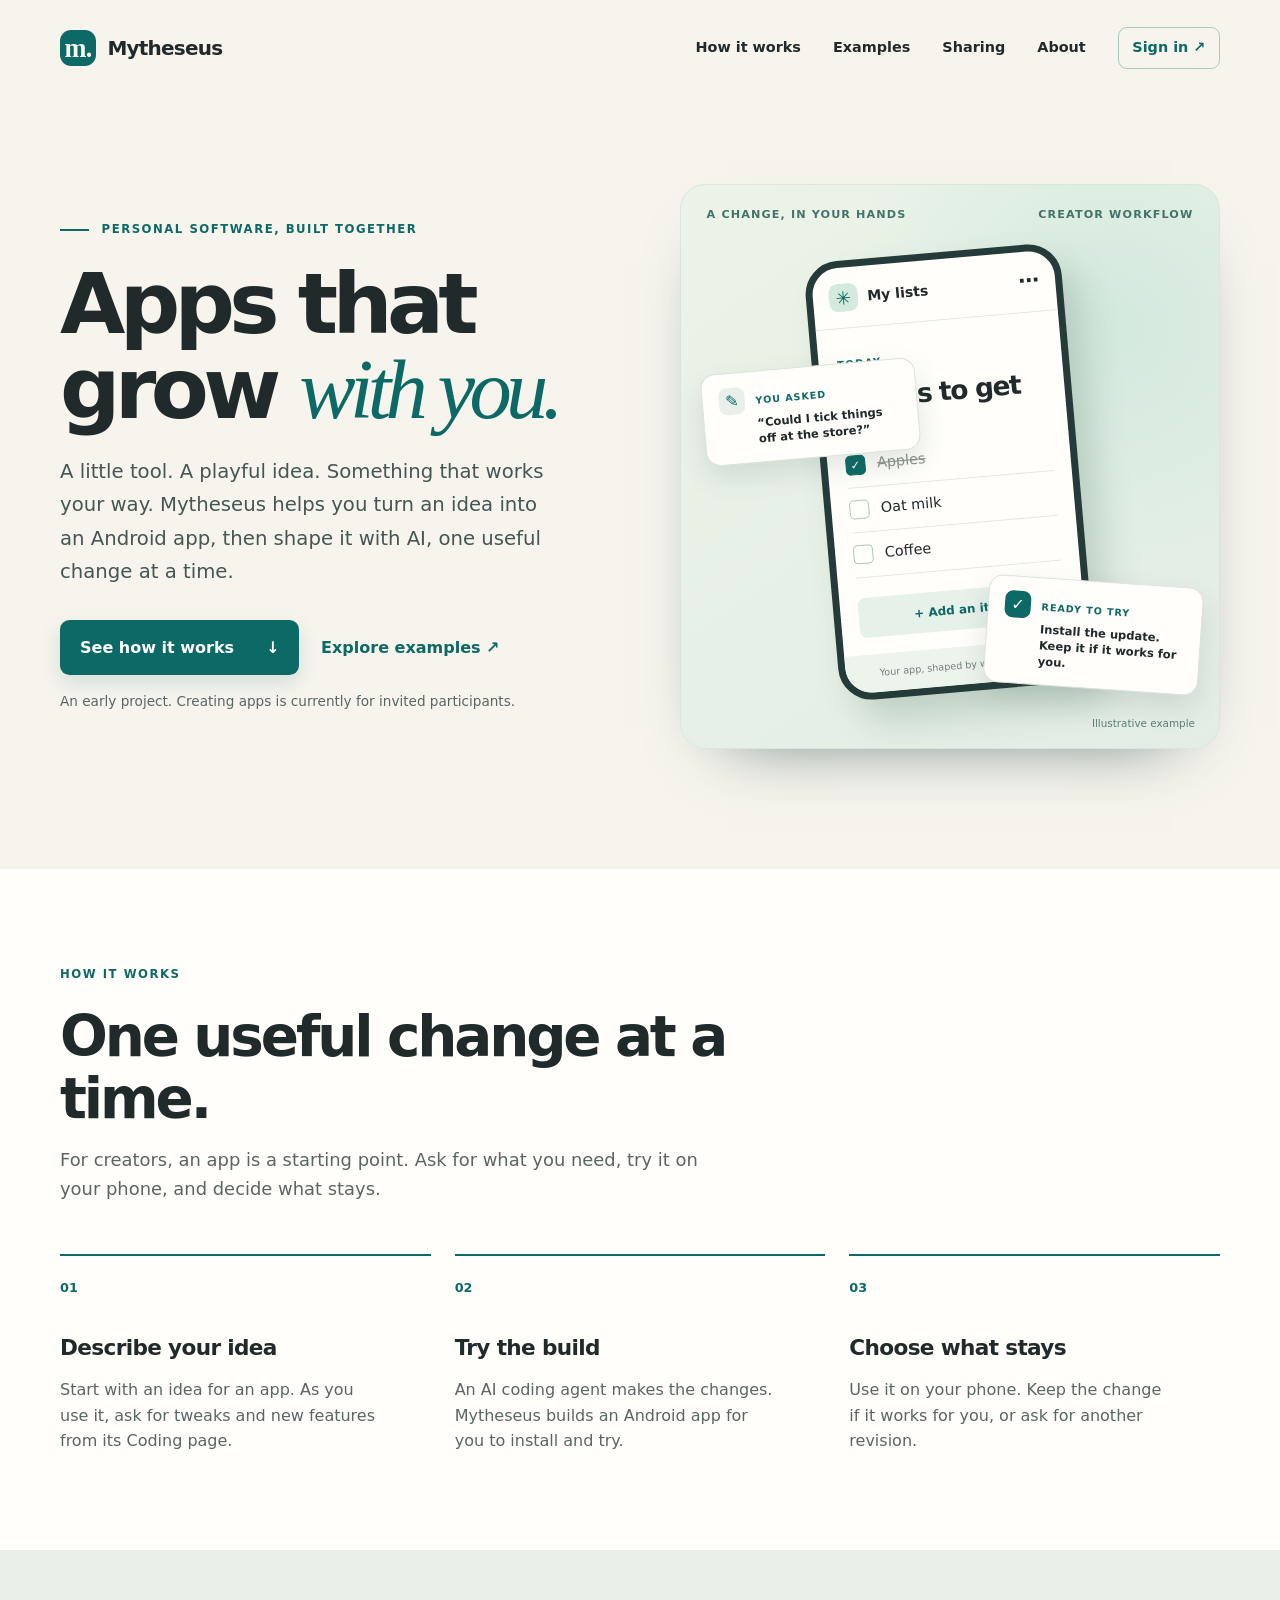
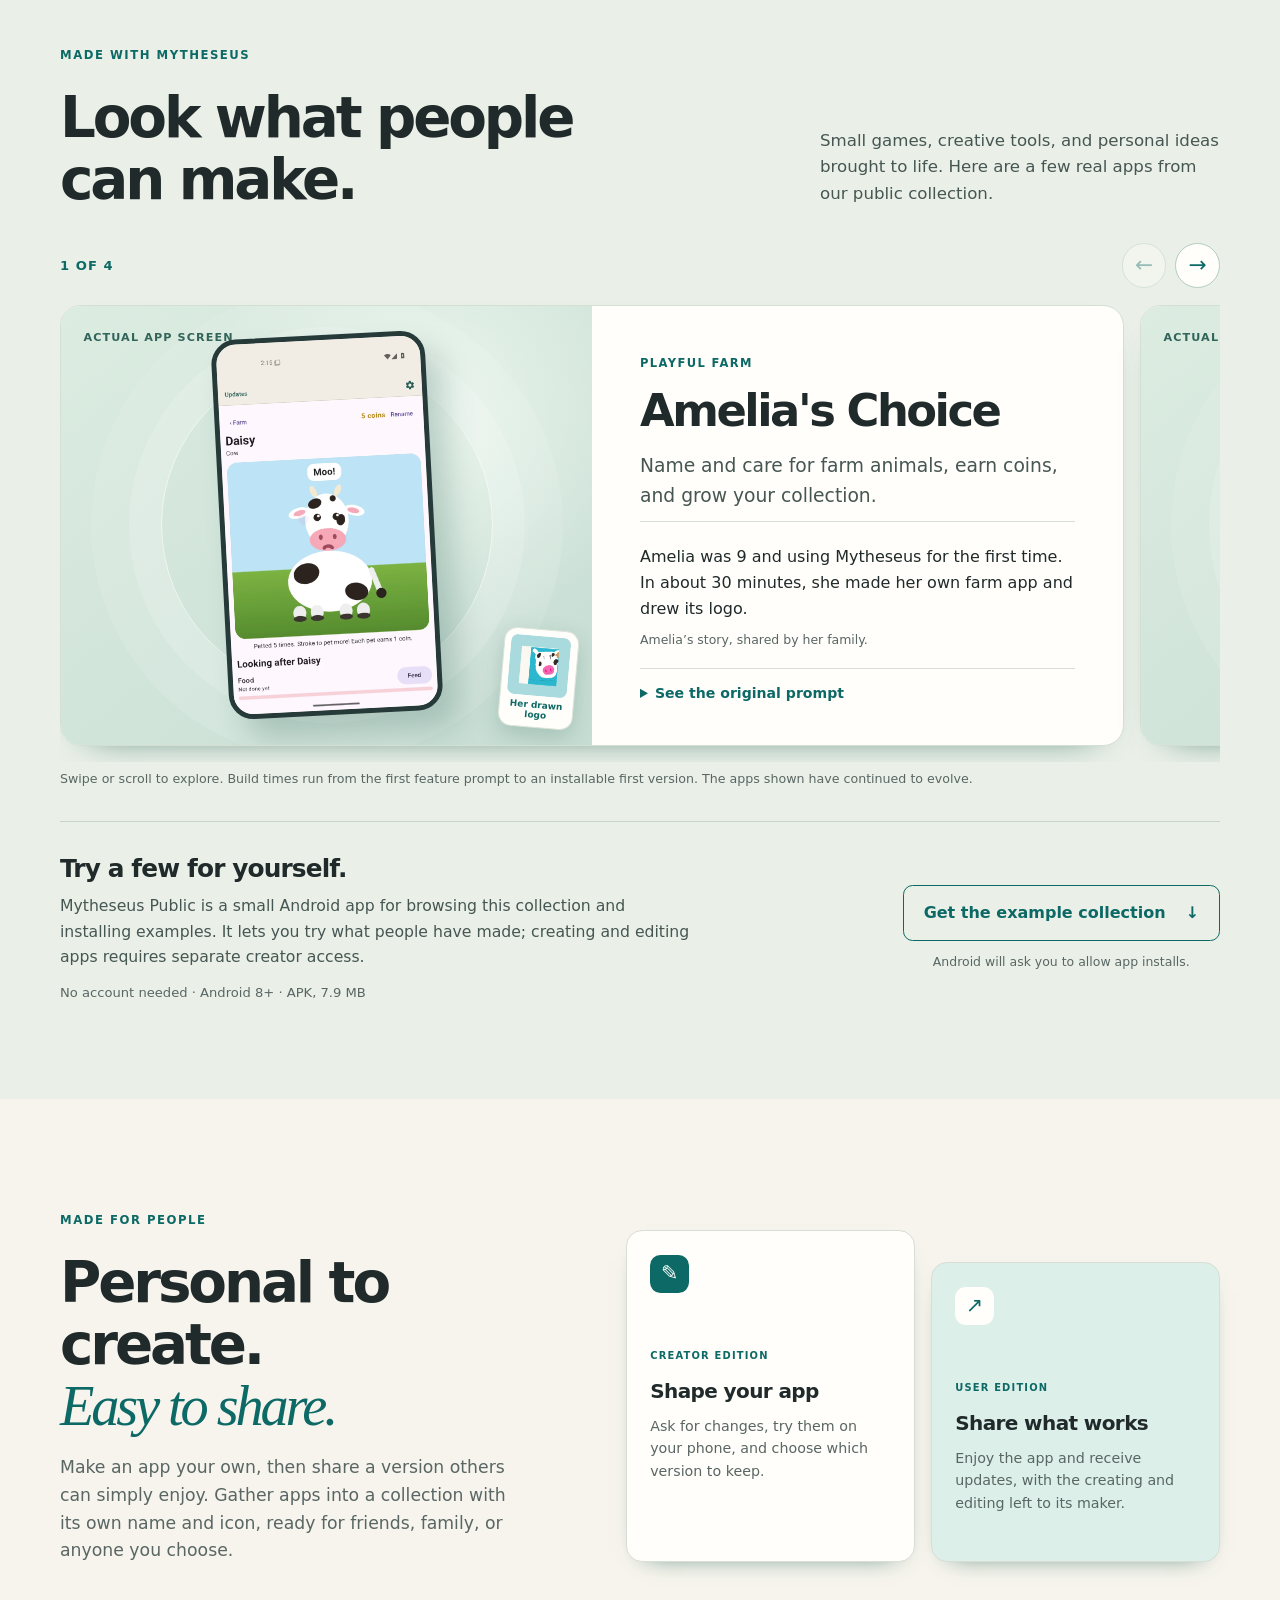
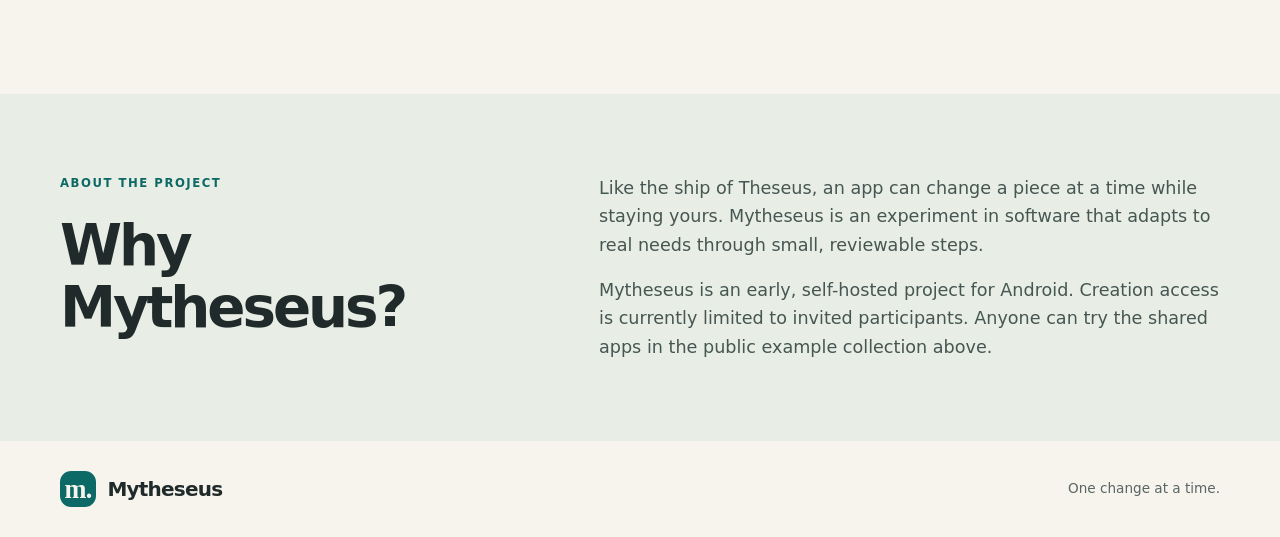
==== commit d1a13eae: "Sync website from mytheseus@1d94cec" ====
--- a/site/index.html
+++ b/site/index.html
@@ -12,6 +12,7 @@
   <link rel="canonical" href="https://mytheseus.com/">
   <link rel="icon" type="image/svg+xml" href="data:image/svg+xml,%3Csvg xmlns='http://www.w3.org/2000/svg' viewBox='0 0 32 32'%3E%3Crect width='32' height='32' rx='9' fill='%230d6965'/%3E%3Cpath d='M8 22V10l8 9 8-9v12' fill='none' stroke='%23f6f4ed' stroke-width='3' stroke-linecap='round' stroke-linejoin='round'/%3E%3C/svg%3E">
   <link rel="stylesheet" href="styles.css">
+  <script src="showcase.js" defer></script>
 </head>
 <body>
 <a class="skip" href="#main">Skip to content</a>
@@ -57,7 +58,16 @@
   </div></section>
   <section class="catalog" id="examples" aria-labelledby="examples-title"><div class="wrap">
     <div class="catalog-head"><div><p class="eyebrow">MADE WITH MYTHESEUS</p><h2 id="examples-title">Look what people can make.</h2></div><p>Small games, creative tools, and personal ideas brought to life. Here are a few real apps from our public collection.</p></div>
-    <div class="catalog-grid"><article class="catalog-card"><div class="catalog-art"><img class="catalog-icon" src="[data-uri]" alt=""></div><div class="catalog-copy"><p class="catalog-kind">Playful farm</p><h3>Amelia&#x27;s Choice</h3><p>Name and care for farm animals, earn coins, and grow your collection.</p></div></article><article class="catalog-card"><div class="catalog-art"><svg class="catalog-icon" viewBox="0 0 108 108" aria-hidden="true" focusable="false"><rect width="108" height="108" fill="#18243D"/><path d="M30 45 C30 35 36 29 43 29 C51 29 55 35 55 44 V56 C55 64 50 69 43 69 C35 69 30 63 30 56 Z" fill="#F6B98F"/><path d="M29 45 C29 35 35 28 43 28 C49 28 54 32 55 39 C50 38 47 35 45 32 C42 37 37 40 29 41 Z" fill="#28B6A8"/><path d="M53 45 C53 35 59 29 66 29 C74 29 78 35 78 44 V56 C78 64 73 69 66 69 C58 69 53 63 53 56 Z" fill="#F6CE6B"/><path d="M52 42 C53 33 59 28 66 28 C73 28 78 33 79 41 C72 40 67 37 64 33 C61 38 57 41 52 42 Z" fill="#E66C62"/><path d="M37 49 H38 M48 49 H49 M39 58 C42 61 45 61 48 58" stroke="#18243D" stroke-width="3" stroke-linecap="round" stroke-linejoin="round" fill="none"/><path d="M60 49 H61 M71 49 H72 M62 58 C65 61 68 61 71 58" stroke="#18243D" stroke-width="3" stroke-linecap="round" stroke-linejoin="round" fill="none"/></svg></div><div class="catalog-copy"><p class="catalog-kind">Quiz game</p><h3>name game</h3><p>Play famous-name mix-ups, add your own questions, and track your best round.</p></div></article><article class="catalog-card"><div class="catalog-art"><svg class="catalog-icon" viewBox="0 0 108 108" aria-hidden="true" focusable="false"><rect width="108" height="108" fill="#126E65"/><path d="M23,32 L85,32 L85,39 L23,39 Z" fill="#FFFFFF"/><path d="M52,33 L56,33 L56,38 L52,38 Z" fill="#3552D4"/><path d="M30,49 L78,49 L78,56 L30,56 Z" fill="#9FB4FF"/><path d="M38,66 L70,66 L70,73 L38,73 Z" fill="#FFFFFF"/></svg></div><div class="catalog-copy"><p class="catalog-kind">Creative tool</p><h3>Draw a widget</h3><p>Make and save drawings, then put your artwork on your Android home screen.</p></div></article><article class="catalog-card"><div class="catalog-art"><svg class="catalog-icon" viewBox="0 0 108 108" aria-hidden="true" focusable="false"><rect width="108" height="108" fill="#583F79"/><path d="M32 55 C32 47 39 40 48 40 C56 40 62 45 64 52 L73 52 C77 52 78 55 75 57 L66 61 C64 68 58 72 49 72 C39 72 32 65 32 55 Z" fill="#FFD447" stroke="#9D5C27" stroke-width="3" stroke-linecap="round" stroke-linejoin="round"/><path d="M41 53 C44 49 51 49 55 53 C51 57 45 58 41 53 Z" fill="#F5AC32" stroke="#9D5C27" stroke-width="2" stroke-linecap="round" stroke-linejoin="round"/><path d="M56 47 C58 47 59 49 58 50 C56 51 55 49 56 47 Z" fill="#2B2738"/><path d="M26 58 C33 61 42 62 53 62 C65 62 75 60 82 57 L78 75 C77 80 72 82 54 82 C37 82 31 80 30 75 Z" fill="#58B9C3" stroke="#173B4B" stroke-width="3" stroke-linecap="round" stroke-linejoin="round"/><path d="M27 57 C39 62 68 62 81 56 L80 63 C67 68 40 68 28 63 Z" fill="#A5E4D7" stroke="#173B4B" stroke-width="3" stroke-linecap="round" stroke-linejoin="round"/></svg></div><div class="catalog-copy"><p class="catalog-kind">3D play space</p><h3>duckies</h3><p>Pour and shake objects in a 3D container, then explore how they settle.</p></div></article></div>
+    <div class="showcase-shell">
+      <div class="showcase-controls" data-showcase-controls hidden><span class="showcase-count" data-showcase-count aria-live="polite">1 of 4</span><div class="showcase-buttons"><button type="button" data-showcase-prev aria-controls="showcase-track" aria-label="Previous app">←</button><button type="button" data-showcase-next aria-controls="showcase-track" aria-label="Next app">→</button></div></div>
+      <div class="showcase-track" id="showcase-track" data-showcase-track tabindex="0" role="region" aria-label="App examples. Swipe, scroll, or use arrow keys to explore.">
+        <article class="showcase-slide" data-showcase-slide aria-label="Example 1 of 4: Amelia&#x27;s Choice"><div class="showcase-media"><span class="showcase-media-label">Actual app screen</span><figure class="showcase-device"><img src="assets/amelia.webp" alt="Amelia’s Choice screen showing Daisy the cow saying Moo and care controls" loading="lazy" width="720" height="1280"></figure><div class="showcase-original-mark" aria-label="Logo drawn by Amelia"><div class="catalog-art"><img class="catalog-icon" src="[data-uri]" alt=""></div><span>Her drawn logo</span></div><span class="showcase-media-number">01 / 04</span></div><div class="showcase-copy"><p class="showcase-kind">Playful farm</p><h3>Amelia&#x27;s Choice</h3><p class="showcase-description">Name and care for farm animals, earn coins, and grow your collection.</p><p class="showcase-story">Amelia was 9 and using Mytheseus for the first time. In about 30 minutes, she made her own farm app and drew its logo.<span class="story-credit">Amelia’s story, shared by her family.</span></p><details class="showcase-prompt"><summary>See the original prompt</summary><p>“make an app that you can pet cows pigs and all the other animals that are on our farm”</p></details></div></article>
+        <article class="showcase-slide" data-showcase-slide aria-label="Example 2 of 4: Campfire Roast"><div class="showcase-media"><span class="showcase-media-label">Actual app video · press play</span><figure class="showcase-device"><video controls playsinline preload="none" poster="assets/campfire.webp" loop aria-label="Watch Campfire app preview" aria-describedby="campfire-video-description"><source src="assets/campfire.mp4" type="video/mp4">Your browser cannot play this app preview.</video><figcaption class="visually-hidden" id="campfire-video-description">Silent gameplay: flames flicker beneath a marshmallow as it moves toward the fire, turns, and is pulled away.</figcaption></figure><span class="showcase-media-number">02 / 04</span></div><div class="showcase-copy"><p class="showcase-kind">Campfire game</p><h3>Campfire Roast</h3><p class="showcase-catalog-name">Listed as firepit in the collection</p><p class="showcase-description">Roast marshmallows to order, flip them at the right moment, and aim for a new best score.</p><p class="showcase-story">A simple idea became a game of timing: golden marshmallows, dancing flames, and one more try.</p><p class="showcase-timing"><span>First version ready</span><strong>9 min</strong></p><details class="showcase-prompt"><summary>See the original prompt</summary><p>“create a campfire game where you have to roast the marshmallow perfectly”</p></details></div></article>
+        <article class="showcase-slide" data-showcase-slide aria-label="Example 3 of 4: duckies"><div class="showcase-media"><span class="showcase-media-label">Actual app video · press play</span><figure class="showcase-device"><video controls playsinline preload="none" poster="assets/duckies.webp" loop aria-label="Watch duckies app preview" aria-describedby="duckies-video-description"><source src="assets/duckies.mp4" type="video/mp4">Your browser cannot play this app preview.</video><figcaption class="visually-hidden" id="duckies-video-description">Silent gameplay: a shipping container full of yellow rubber ducks shakes while the viewpoint rotates around it.</figcaption></figure><span class="showcase-media-number">03 / 04</span></div><div class="showcase-copy"><p class="showcase-kind">3D play space</p><h3>duckies</h3><p class="showcase-description">Pour and shake objects in a 3D container, then explore how they settle.</p><p class="showcase-story">An ambitious 3D idea, built through several revisions. Start with rubber ducks, change the container, and shake things up.</p><p class="showcase-timing"><span>First version ready</span><strong>1 hr 24 min</strong></p><details class="showcase-prompt"><summary>See the original prompt</summary><p>“build a 3d simulation of dumping rubber duckies into the shipping container. this should have real physics.”</p></details></div></article>
+        <article class="showcase-slide" data-showcase-slide aria-label="Example 4 of 4: Draw a widget"><div class="showcase-media"><span class="showcase-media-label">Actual app screen</span><figure class="showcase-device"><img src="assets/draw.webp" alt="Draw a widget screen showing a mountain and sun drawing" loading="lazy" width="720" height="1280"></figure><span class="showcase-media-number">04 / 04</span></div><div class="showcase-copy"><p class="showcase-kind">Creative tool</p><h3>Draw a widget</h3><p class="showcase-description">Make and save drawings, then put your artwork on your Android home screen.</p><p class="showcase-story">One feature prompt. A little creative tool for making your phone feel like yours.</p><p class="showcase-timing"><span>First version ready</span><strong>12 min</strong></p><details class="showcase-prompt"><summary>See the original prompt</summary><p>“I can add those drawings that I&#x27;ve created and save as widgets to my Android like home screen desktop”</p></details></div></article>
+      </div>
+      <p class="showcase-hint">Swipe or scroll to explore. Build times run from the first feature prompt to an installable first version. The apps shown have continued to evolve.</p>
+    </div>
     <div class="catalog-try" aria-labelledby="try-title">
       <div class="catalog-try-copy"><h3 id="try-title">Try a few for yourself.</h3><p>Mytheseus Public is a small Android app for browsing this collection and installing examples. It lets you try what people have made; creating and editing apps requires separate creator access.</p><p class="try-meta">No account needed · Android 8+ · APK, 7.9 MB</p></div>
       <div class="catalog-try-action"><a class="button button-outline" href="downloads/mytheseus-public.apk" download>Get the example collection <span aria-hidden="true">↓</span></a><p>Android will ask you to allow app installs.</p></div>
--- a/site/styles.css
+++ b/site/styles.css
@@ -6,25 +6,48 @@
 .catalog-head>div{max-width:34rem}
 .catalog-head h2{font-size:clamp(2.4rem,4.4vw,4rem);line-height:1.1;letter-spacing:-.055em;margin-bottom:0}
 .catalog-head>p{max-width:25rem;margin:0 0 .2rem;color:#465653;font-size:1.04rem}
-.catalog-grid{display:grid;grid-template-columns:repeat(2,minmax(0,1fr));gap:1.15rem}
-.catalog-card{display:flex;align-items:center;gap:1.5rem;min-width:0;min-height:188px;padding:1.4rem;border:1px solid #d6dfd4;border-radius:1rem;background:var(--white);box-shadow:0 12px 25px -25px #0b5340}
-.catalog-art{display:grid;place-items:center;flex:none;width:122px;height:122px;border-radius:1.4rem;background:#f1f3eb;overflow:hidden}
-.catalog-icon{display:block;width:100%;height:100%;object-fit:cover}
-.catalog-copy{min-width:0}
-.catalog-kind{margin:0 0 .3rem;color:var(--teal);font-size:.69rem;font-weight:800;letter-spacing:.1em;text-transform:uppercase}
-.catalog-card h3{margin:0 0 .45rem;font-size:1.32rem;letter-spacing:-.035em;line-height:1.2}
-.catalog-card .catalog-copy>p:last-child{margin:0;color:var(--muted);font-size:.94rem;line-height:1.55}
-@media(max-width:960px){.catalog-head{align-items:start;flex-direction:column;gap:1rem}.catalog-card{align-items:start;flex-direction:column}.catalog-art{width:100px;height:100px}}
-@media(max-width:700px){.catalog{padding-block:4rem}.catalog-grid{grid-template-columns:1fr}.catalog-card{align-items:center;flex-direction:row;min-height:0}.catalog-art{width:86px;height:86px}.catalog-head{margin-bottom:1.6rem}}
-@media(max-width:420px){.catalog-card{gap:1rem;padding:1rem}.catalog-art{width:72px;height:72px}.catalog-card h3{font-size:1.17rem}.catalog-card .catalog-copy>p:last-child{font-size:.86rem}}
-
-/* Keep sign-in available; downloads belong with the example collection. */
-.masthead nav{align-items:center}
-.masthead nav .nav-signin{color:var(--teal);font-weight:750;white-space:nowrap;border:1px solid #a9c9be;border-radius:.55rem;padding:.55rem .85rem}
-.masthead nav .nav-signin:hover{background:var(--mint);text-decoration:none}
-.hero-actions{display:flex;align-items:center;gap:1.35rem;flex-wrap:wrap}
-.text-link{font-weight:700;color:var(--teal);text-underline-offset:5px}
-.hero-note{max-width:29rem}
+/* Swipeable examples remain usable as a native horizontal scroller without JS. */
+.showcase-shell{margin-top:1.7rem}
+.showcase-controls{display:flex;align-items:center;justify-content:space-between;gap:1rem;margin-bottom:.9rem}
+.showcase-controls[hidden]{display:none}
+.showcase-count{color:var(--teal);font-size:.82rem;font-weight:800;font-variant-numeric:tabular-nums;letter-spacing:.08em;text-transform:uppercase}
+.showcase-buttons{display:flex;gap:.55rem}
+.showcase-buttons button{display:grid;place-items:center;width:2.8rem;height:2.8rem;border:1px solid #b4ccc1;border-radius:50%;background:var(--white);color:var(--teal);font:inherit;font-size:1.35rem;cursor:pointer}
+.showcase-buttons button:hover:not(:disabled){background:#daebe1}
+.showcase-buttons button:focus-visible{outline:3px solid var(--teal);outline-offset:3px}
+.showcase-buttons button:disabled{opacity:.38;cursor:default}
+.showcase-track{display:flex;gap:1rem;overflow-x:auto;overscroll-behavior-inline:contain;scroll-snap-type:x mandatory;scroll-padding-inline:1px;padding:.2rem 3rem 1rem 0;scrollbar-width:thin;scrollbar-color:#9ab8aa transparent}
+.showcase-track:focus-visible{outline:3px solid var(--teal);outline-offset:3px}
+.showcase-slide{display:grid;grid-template-columns:1fr 1fr;flex:0 0 calc(100% - 3rem);min-width:0;min-height:430px;overflow:hidden;border:1px solid #d4dfd4;border-radius:1.3rem;background:var(--white);box-shadow:0 16px 35px -30px #0b5340;scroll-snap-align:start}
+.showcase-media{position:relative;display:grid;place-items:center;min-height:430px;overflow:hidden;background:radial-gradient(circle at 70% 25%,#eaf5ed 0,transparent 45%),linear-gradient(140deg,#dcece1,#c7ddd4)}
+.showcase-media::before{content:"";position:absolute;width:min(77%,330px);aspect-ratio:1;border:1px solid #ffffff9e;border-radius:50%;box-shadow:0 0 0 32px #ffffff25,0 0 0 70px #ffffff18}
+.showcase-device{position:relative;z-index:1;aspect-ratio:9/16;height:380px;margin:0;overflow:hidden;border:5px solid #263b39;border-radius:1.55rem;background:#f6f4ed;box-shadow:16px 20px 30px #22584a3d;transform:rotate(-3deg)}
+.showcase-device img,.showcase-device video{display:block;width:100%;height:100%;object-fit:cover}
+.showcase-device video{background:#172329}
+.showcase-original-mark{position:absolute;z-index:2;right:1rem;bottom:1rem;padding:.4rem;border:1px solid #dce4da;border-radius:.8rem;background:var(--white);box-shadow:0 8px 22px #22584a36;transform:rotate(5deg)}
+.showcase-original-mark .catalog-art{width:60px;height:60px;overflow:hidden;border-radius:.45rem}
+.showcase-original-mark .catalog-icon{display:block;width:100%;height:100%;object-fit:cover}
+.showcase-original-mark span{display:block;max-width:60px;margin-top:.3rem;color:var(--teal);font-size:.56rem;font-weight:800;line-height:1.1;text-align:center}
+.showcase-media-label,.showcase-media-number{position:absolute;z-index:1;color:#32645a;font-size:.7rem;font-weight:800;letter-spacing:.1em;text-transform:uppercase}
+.showcase-media-label{top:1.4rem;left:1.4rem}.showcase-media-number{right:1.4rem;bottom:1.25rem;font-variant-numeric:tabular-nums}
+.showcase-copy{display:flex;flex-direction:column;min-width:0;padding:3rem 3rem 2.5rem}
+.showcase-kind{margin:0 0 .9rem;color:var(--teal);font-size:.72rem;font-weight:800;letter-spacing:.12em;text-transform:uppercase}
+.showcase-copy h3{margin:0 0 1rem;font-size:clamp(2.25rem,3.5vw,3.6rem);line-height:1.06;letter-spacing:-.055em;overflow-wrap:anywhere}
+.showcase-catalog-name{margin:-.5rem 0 1rem;color:var(--muted);font-size:.78rem}
+.showcase-description{max-width:29rem;margin:0;color:#465653;font-size:1.17rem;line-height:1.65}
+.showcase-story{margin:auto 0 0;padding-top:1.4rem;border-top:1px solid var(--line);color:var(--ink);font-size:1rem;line-height:1.6}
+.story-credit{display:block;margin-top:.65rem;color:var(--muted);font-size:.78rem;line-height:1.35}
+.showcase-timing{display:flex;align-items:baseline;justify-content:space-between;gap:1rem;margin:.8rem 0 0;color:var(--muted);font-size:.75rem;line-height:1.3}
+.showcase-timing strong{color:var(--teal);font-size:1rem;white-space:nowrap}
+.showcase-prompt{margin-top:1.25rem;border-top:1px solid var(--line);padding-top:.8rem}
+.showcase-prompt summary{color:var(--teal);font-size:.88rem;font-weight:700;cursor:pointer}
+.showcase-prompt summary:focus-visible{outline:3px solid var(--teal);outline-offset:3px}
+.showcase-prompt p{margin:.9rem 0 0;color:var(--muted);font-family:Georgia,serif;font-size:1rem;font-style:italic;line-height:1.6}
+.showcase-hint{margin:.45rem 0 0;color:var(--muted);font-size:.79rem}
+@media(max-width:960px){.catalog-head{align-items:start;flex-direction:column;gap:1rem}.showcase-slide{grid-template-columns:1fr 1.1fr}.showcase-copy{padding:2.2rem}.showcase-media{min-height:450px;padding:3.25rem 1rem 1.5rem}.showcase-device{height:360px}}
+@media(max-width:700px){.catalog{padding-block:4rem}.catalog-head{margin-bottom:1.6rem}.showcase-track{padding-right:1.5rem}.showcase-slide{grid-template-columns:1fr;flex-basis:calc(100% - 1.5rem)}.showcase-media{min-height:352px;padding:3rem 1rem 1.5rem}.showcase-device{height:280px}.showcase-copy{min-height:280px;padding:1.7rem}.showcase-copy h3{font-size:2.25rem}.showcase-description{font-size:1.05rem}.showcase-story{margin-top:1.4rem}}
+@media(max-width:420px){.showcase-original-mark .catalog-art{width:46px;height:46px}.showcase-original-mark span{max-width:46px;font-size:.48rem}.showcase-copy{padding:1.35rem}.showcase-copy h3{font-size:2rem}.showcase-description{font-size:1rem}}
+@media(prefers-reduced-motion:reduce){.showcase-track{scroll-behavior:auto}}
 .catalog-try{display:flex;align-items:center;justify-content:space-between;gap:3rem;margin-top:2rem;padding-top:2rem;border-top:1px solid #c7d5c8}
 .catalog-try-copy{max-width:40rem}
 .catalog-try h3{margin:0 0 .6rem;font-size:1.55rem;letter-spacing:-.035em;line-height:1.2}
@@ -38,3 +61,12 @@
 @media(max-width:800px){.catalog-try{align-items:flex-start;flex-direction:column;gap:1.3rem}}
 @media(max-width:600px){.masthead{position:relative}.masthead nav{gap:.7rem .9rem;font-size:.8rem}.masthead nav .nav-signin{position:absolute;top:1.1rem;right:0}.hero-actions{align-items:flex-start;flex-direction:column;gap:1rem}}
 @media(max-width:420px){.illustration-caption{font-size:.6rem}.catalog-try-action{width:100%}.catalog-try .button{width:100%;font-size:.9rem}}
+
+.masthead nav{align-items:center}
+.masthead nav .nav-signin{color:var(--teal);font-weight:750;white-space:nowrap;border:1px solid #a9c9be;border-radius:.55rem;padding:.55rem .85rem}
+.masthead nav .nav-signin:hover{background:var(--mint);text-decoration:none}
+.hero-actions{display:flex;align-items:center;gap:1.35rem;flex-wrap:wrap}
+.text-link{font-weight:700;color:var(--teal);text-underline-offset:5px}
+.hero-note{max-width:29rem}
+@media(max-width:600px){.hero-actions{align-items:flex-start;flex-direction:column;gap:1rem}}
+.visually-hidden{position:absolute;width:1px;height:1px;padding:0;margin:-1px;overflow:hidden;clip-path:inset(50%);white-space:nowrap;border:0}
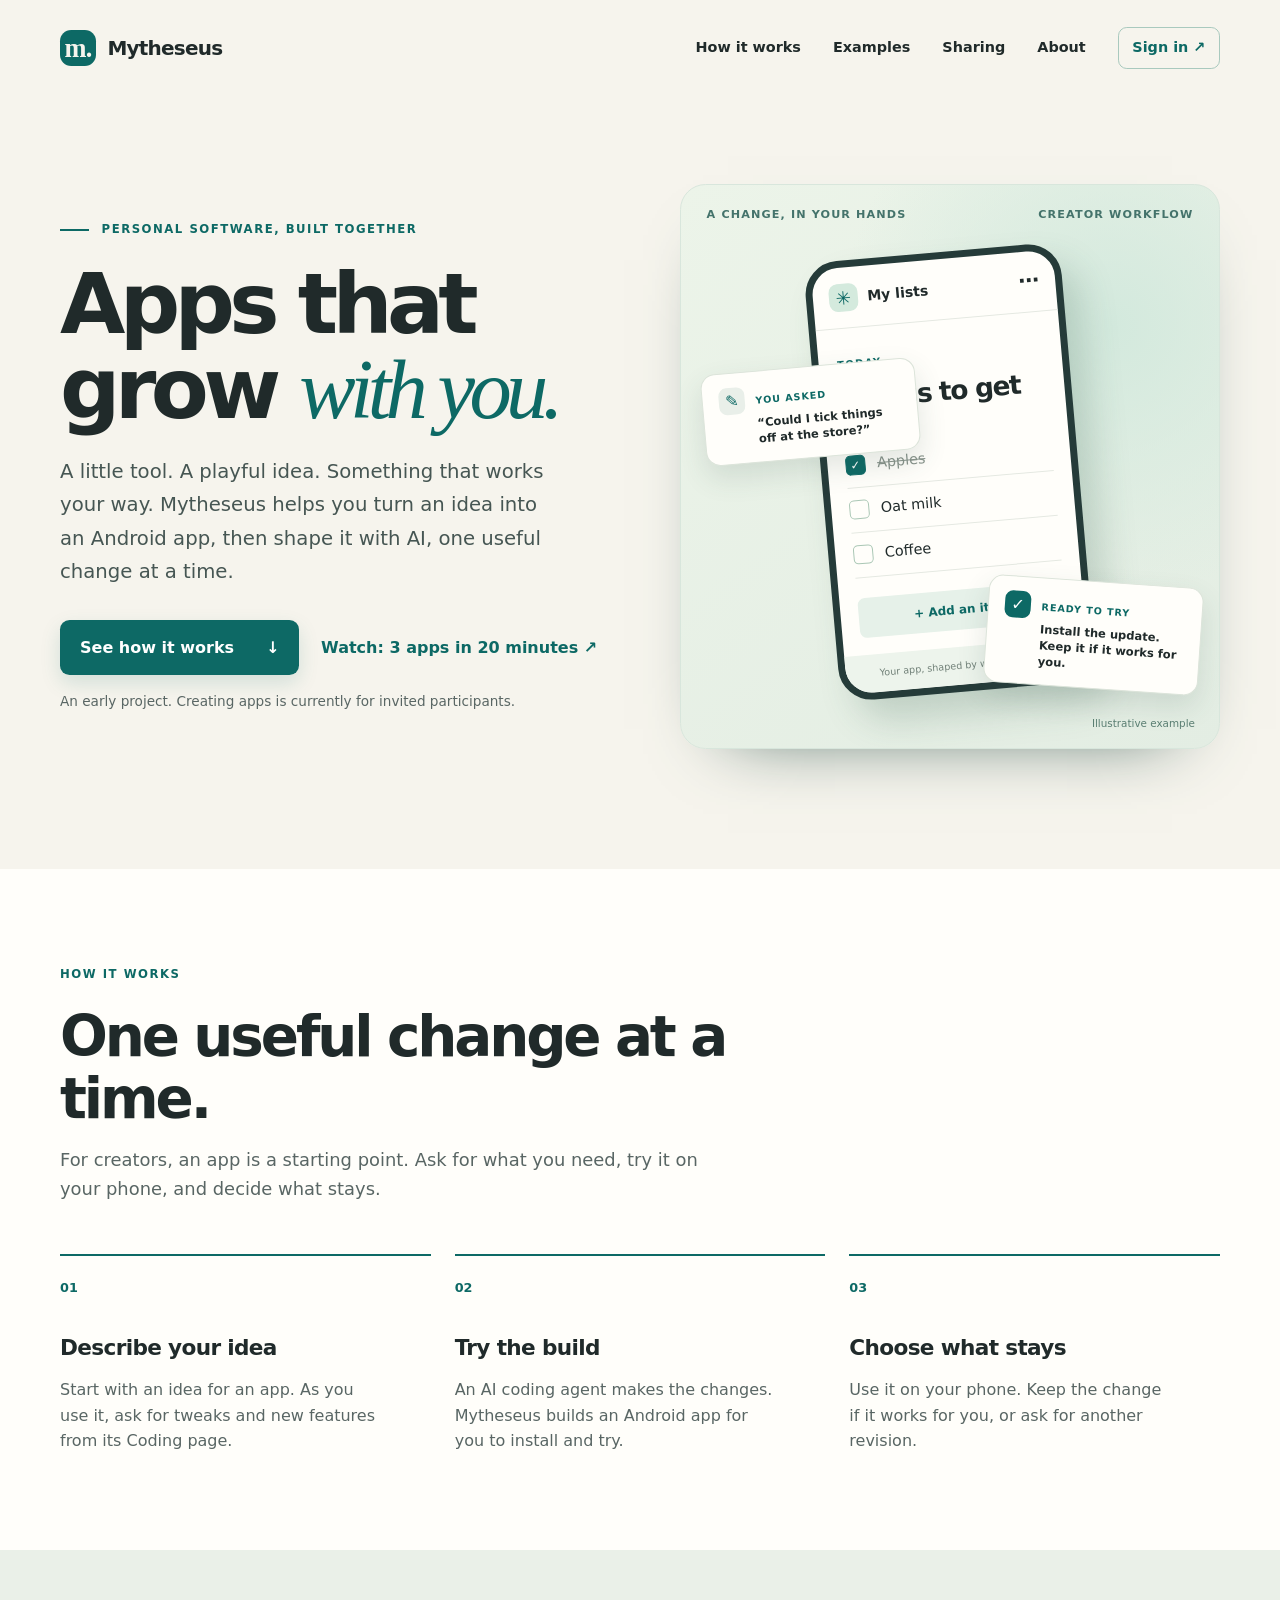
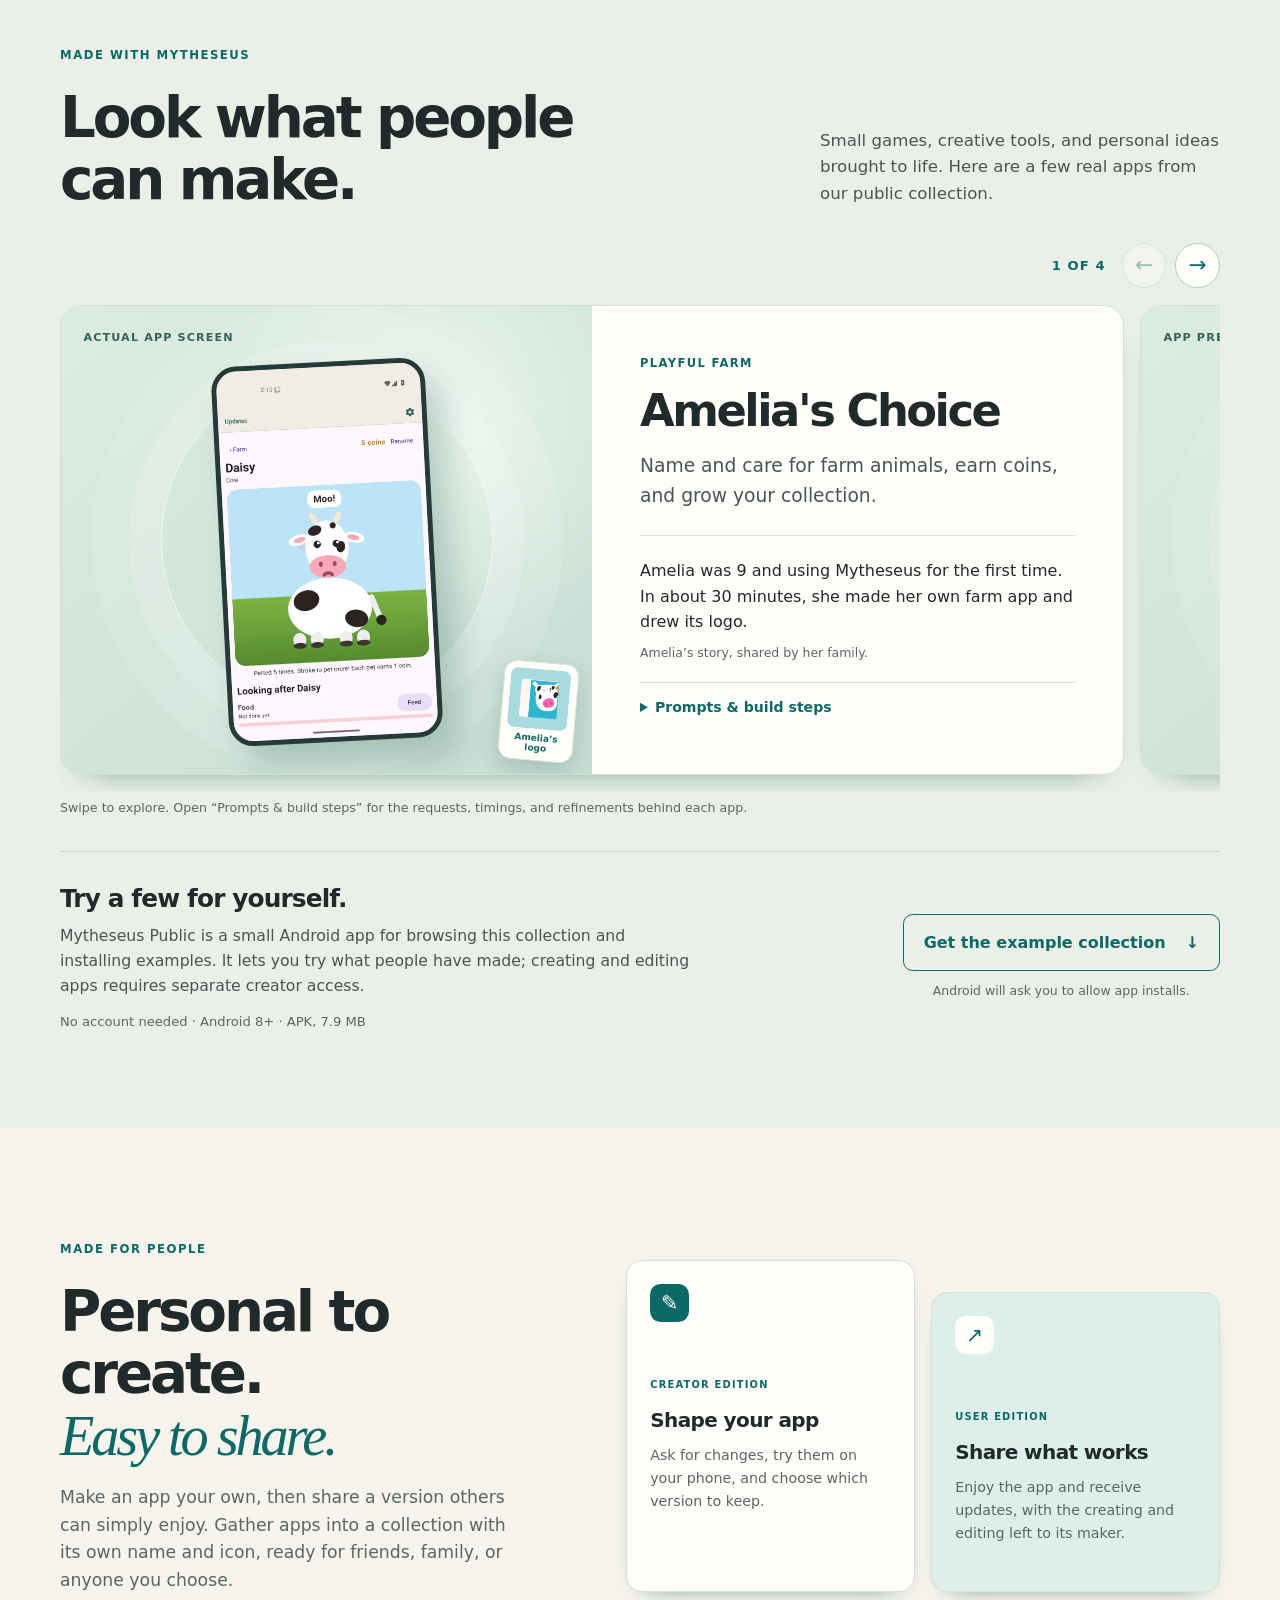
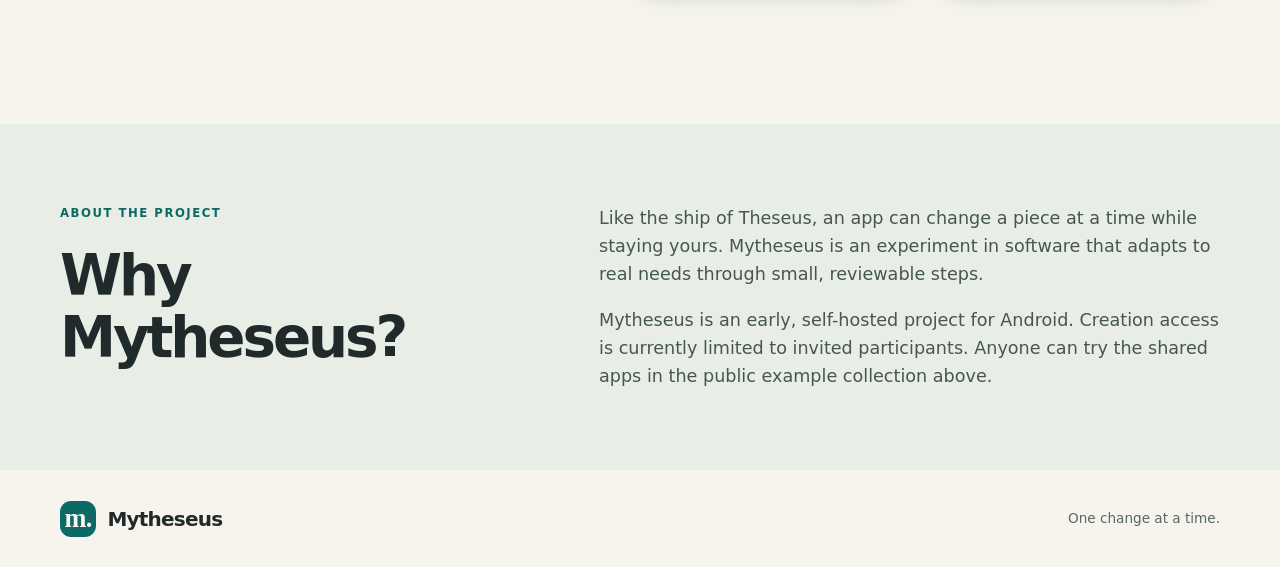
==== commit 7f3e0722: "Sync website from mytheseus@65619c7" ====
--- a/site/index.html
+++ b/site/index.html
@@ -11,8 +11,9 @@
   <title>Mytheseus — Apps that grow with you</title>
   <link rel="canonical" href="https://mytheseus.com/">
   <link rel="icon" type="image/svg+xml" href="data:image/svg+xml,%3Csvg xmlns='http://www.w3.org/2000/svg' viewBox='0 0 32 32'%3E%3Crect width='32' height='32' rx='9' fill='%230d6965'/%3E%3Cpath d='M8 22V10l8 9 8-9v12' fill='none' stroke='%23f6f4ed' stroke-width='3' stroke-linecap='round' stroke-linejoin='round'/%3E%3C/svg%3E">
-  <link rel="stylesheet" href="styles.css">
-  <script src="showcase.js" defer></script>
+  <style>img,video{max-width:100%;height:auto}</style>
+  <link rel="stylesheet" href="styles.css?v=2d5b874bca5ef1cd">
+  <script src="showcase.js?v=788e5cb45e92171c" defer></script>
 </head>
 <body>
 <a class="skip" href="#main">Skip to content</a>
@@ -26,7 +27,7 @@
       <p class="eyebrow"><span class="eyebrow-line" aria-hidden="true"></span> Personal software, built together</p>
       <h1 id="headline">Apps that grow <em>with you.</em></h1>
       <p class="lead">A little tool. A playful idea. Something that works your way. Mytheseus helps you turn an idea into an Android app, then shape it with AI, one useful change at a time.</p>
-      <div class="hero-actions"><a class="button" href="#how-it-works">See how it works <span aria-hidden="true">↓</span></a><a class="text-link" href="#examples">Explore examples <span aria-hidden="true">↗</span></a></div>
+      <div class="hero-actions"><a class="button" href="#how-it-works">See how it works <span aria-hidden="true">↓</span></a><a class="text-link" href="https://www.youtube.com/watch?v=L11BCMz5Omc">Watch: 3 apps in 20 minutes <span aria-hidden="true">↗</span></a></div>
       <p class="hero-note">An early project. Creating apps is currently for invited participants.</p>
     </div>
     <div class="illustration" aria-label="Illustrative app change and trial">
@@ -61,12 +62,12 @@
     <div class="showcase-shell">
       <div class="showcase-controls" data-showcase-controls hidden><span class="showcase-count" data-showcase-count aria-live="polite">1 of 4</span><div class="showcase-buttons"><button type="button" data-showcase-prev aria-controls="showcase-track" aria-label="Previous app">←</button><button type="button" data-showcase-next aria-controls="showcase-track" aria-label="Next app">→</button></div></div>
       <div class="showcase-track" id="showcase-track" data-showcase-track tabindex="0" role="region" aria-label="App examples. Swipe, scroll, or use arrow keys to explore.">
-        <article class="showcase-slide" data-showcase-slide aria-label="Example 1 of 4: Amelia&#x27;s Choice"><div class="showcase-media"><span class="showcase-media-label">Actual app screen</span><figure class="showcase-device"><img src="assets/amelia.webp" alt="Amelia’s Choice screen showing Daisy the cow saying Moo and care controls" loading="lazy" width="720" height="1280"></figure><div class="showcase-original-mark" aria-label="Logo drawn by Amelia"><div class="catalog-art"><img class="catalog-icon" src="[data-uri]" alt=""></div><span>Her drawn logo</span></div><span class="showcase-media-number">01 / 04</span></div><div class="showcase-copy"><p class="showcase-kind">Playful farm</p><h3>Amelia&#x27;s Choice</h3><p class="showcase-description">Name and care for farm animals, earn coins, and grow your collection.</p><p class="showcase-story">Amelia was 9 and using Mytheseus for the first time. In about 30 minutes, she made her own farm app and drew its logo.<span class="story-credit">Amelia’s story, shared by her family.</span></p><details class="showcase-prompt"><summary>See the original prompt</summary><p>“make an app that you can pet cows pigs and all the other animals that are on our farm”</p></details></div></article>
-        <article class="showcase-slide" data-showcase-slide aria-label="Example 2 of 4: Campfire Roast"><div class="showcase-media"><span class="showcase-media-label">Actual app video · press play</span><figure class="showcase-device"><video controls playsinline preload="none" poster="assets/campfire.webp" loop aria-label="Watch Campfire app preview" aria-describedby="campfire-video-description"><source src="assets/campfire.mp4" type="video/mp4">Your browser cannot play this app preview.</video><figcaption class="visually-hidden" id="campfire-video-description">Silent gameplay: flames flicker beneath a marshmallow as it moves toward the fire, turns, and is pulled away.</figcaption></figure><span class="showcase-media-number">02 / 04</span></div><div class="showcase-copy"><p class="showcase-kind">Campfire game</p><h3>Campfire Roast</h3><p class="showcase-catalog-name">Listed as firepit in the collection</p><p class="showcase-description">Roast marshmallows to order, flip them at the right moment, and aim for a new best score.</p><p class="showcase-story">A simple idea became a game of timing: golden marshmallows, dancing flames, and one more try.</p><p class="showcase-timing"><span>First version ready</span><strong>9 min</strong></p><details class="showcase-prompt"><summary>See the original prompt</summary><p>“create a campfire game where you have to roast the marshmallow perfectly”</p></details></div></article>
-        <article class="showcase-slide" data-showcase-slide aria-label="Example 3 of 4: duckies"><div class="showcase-media"><span class="showcase-media-label">Actual app video · press play</span><figure class="showcase-device"><video controls playsinline preload="none" poster="assets/duckies.webp" loop aria-label="Watch duckies app preview" aria-describedby="duckies-video-description"><source src="assets/duckies.mp4" type="video/mp4">Your browser cannot play this app preview.</video><figcaption class="visually-hidden" id="duckies-video-description">Silent gameplay: a shipping container full of yellow rubber ducks shakes while the viewpoint rotates around it.</figcaption></figure><span class="showcase-media-number">03 / 04</span></div><div class="showcase-copy"><p class="showcase-kind">3D play space</p><h3>duckies</h3><p class="showcase-description">Pour and shake objects in a 3D container, then explore how they settle.</p><p class="showcase-story">An ambitious 3D idea, built through several revisions. Start with rubber ducks, change the container, and shake things up.</p><p class="showcase-timing"><span>First version ready</span><strong>1 hr 24 min</strong></p><details class="showcase-prompt"><summary>See the original prompt</summary><p>“build a 3d simulation of dumping rubber duckies into the shipping container. this should have real physics.”</p></details></div></article>
-        <article class="showcase-slide" data-showcase-slide aria-label="Example 4 of 4: Draw a widget"><div class="showcase-media"><span class="showcase-media-label">Actual app screen</span><figure class="showcase-device"><img src="assets/draw.webp" alt="Draw a widget screen showing a mountain and sun drawing" loading="lazy" width="720" height="1280"></figure><span class="showcase-media-number">04 / 04</span></div><div class="showcase-copy"><p class="showcase-kind">Creative tool</p><h3>Draw a widget</h3><p class="showcase-description">Make and save drawings, then put your artwork on your Android home screen.</p><p class="showcase-story">One feature prompt. A little creative tool for making your phone feel like yours.</p><p class="showcase-timing"><span>First version ready</span><strong>12 min</strong></p><details class="showcase-prompt"><summary>See the original prompt</summary><p>“I can add those drawings that I&#x27;ve created and save as widgets to my Android like home screen desktop”</p></details></div></article>
+        <article class="showcase-slide" data-showcase-slide aria-label="Example 1 of 4: Amelia&#x27;s Choice"><div class="showcase-media"><span class="showcase-media-label">Actual app screen</span><figure class="showcase-device"><img src="assets/amelia.webp?v=8ebc7cbb2e67f4e0" alt="Amelia’s Choice screen showing Daisy the cow saying Moo and care controls" loading="lazy" width="720" height="1280"></figure><div class="showcase-original-mark" aria-label="Logo drawn by Amelia"><div class="catalog-art"><img class="catalog-icon" src="assets/amelia-icon.png?v=77487d9a34a25813" alt=""></div><span>Amelia’s logo</span></div></div><div class="showcase-copy"><p class="showcase-kind">Playful farm</p><h3>Amelia&#x27;s Choice</h3><p class="showcase-description">Name and care for farm animals, earn coins, and grow your collection.</p><p class="showcase-story">Amelia was 9 and using Mytheseus for the first time. In about 30 minutes, she made her own farm app and drew its logo.<span class="story-credit">Amelia’s story, shared by her family.</span></p><details class="showcase-history"><summary>Prompts &amp; build steps</summary><p class="history-intro">Original prompt and selected later requests. Apps begin with a blank Mytheseus starter. Each time covers submission to the first test build, including retries and waiting.</p><ol class="history-steps"><li><div class="history-step"><strong>First farm build</strong><time datetime="PT13M8S">13m 08s</time></div><p class="history-prompt-label">Original prompt</p><blockquote>“make an app that you can pet cows pigs and all the other animals that are on our farm and also maintain them.”</blockquote></li><li><div class="history-step"><strong>Earn coins for new animals</strong><time datetime="PT2M43S">2m 43s</time></div><blockquote>“when you pet the other animals you get money and that money makes you pay for the the new animals”</blockquote></li><li><div class="history-step"><strong>Later: more farms</strong><time datetime="PT3M1S">3m 01s</time></div><blockquote>“I want to be able to make a new farm and have like different farms if you know what I mean.”</blockquote></li></ol><p class="history-note">The extra farms were added later, beyond Amelia’s first half-hour session.</p></details></div></article>
+        <article class="showcase-slide" data-showcase-slide aria-label="Example 2 of 4: Campfire Roast"><div class="showcase-media"><span class="showcase-media-label">App preview</span><figure class="showcase-device"><video id="preview-campfire" controls playsinline preload="none" poster="assets/campfire.webp?v=bdd445089912da83" loop aria-label="Watch Campfire app preview" aria-describedby="campfire-video-description"><source src="assets/campfire.mp4?v=c3b213e18d615fd6" type="video/mp4">Your browser cannot play this app preview.</video><button class="preview-play" type="button" data-preview-play aria-controls="preview-campfire" aria-label="Play Campfire preview" hidden><span aria-hidden="true">▶</span></button><figcaption class="visually-hidden" id="campfire-video-description">Silent gameplay: flames flicker beneath a marshmallow as it moves toward the fire, turns, and is pulled away.</figcaption></figure></div><div class="showcase-copy"><p class="showcase-kind">Campfire game</p><h3>Campfire Roast</h3><p class="showcase-catalog-name">Listed as firepit in the collection</p><p class="showcase-description">Roast marshmallows to order, flip them at the right moment, and aim for a new best score.</p><p class="showcase-story">A simple idea became a game of timing: golden marshmallows, dancing flames, and one more try.</p><details class="showcase-history"><summary>Prompts &amp; build steps</summary><p class="history-intro">Original prompt and selected later requests. Apps begin with a blank Mytheseus starter. Each time covers submission to the first test build, including retries and waiting.</p><ol class="history-steps"><li><div class="history-step"><strong>First marshmallow game</strong><time datetime="PT8M55S">8m 55s</time></div><p class="history-prompt-label">Original prompt</p><blockquote>“create a campfire game where you have to roast the marshmallow perfectly if you go to close it burns I really want a cool burning animation when you mess up have points and levels and make it a good game bro”</blockquote><p>Then refined with two rounds of feedback.</p></li><li><div class="history-step"><strong>Make it daytime</strong><time datetime="PT2M55S">2m 55s</time></div><blockquote>“make it daytime”</blockquote></li><li><div class="history-step"><strong>Let people choose</strong><time datetime="PT3M2S">3m 02s</time></div><blockquote>“go back to nighttime. but let the user select between both.”</blockquote></li></ol><p class="history-note">Each version was tried before the next change was requested.</p></details></div></article>
+        <article class="showcase-slide" data-showcase-slide aria-label="Example 3 of 4: duckies"><div class="showcase-media"><span class="showcase-media-label">App preview</span><figure class="showcase-device"><video id="preview-duckies" controls playsinline preload="none" poster="assets/duckies.webp?v=5df336da626911a8" loop aria-label="Watch duckies app preview" aria-describedby="duckies-video-description"><source src="assets/duckies.mp4?v=edea4f87f4a8ec25" type="video/mp4">Your browser cannot play this app preview.</video><button class="preview-play" type="button" data-preview-play aria-controls="preview-duckies" aria-label="Play Duckies preview" hidden><span aria-hidden="true">▶</span></button><figcaption class="visually-hidden" id="duckies-video-description">Silent gameplay: a shipping container full of yellow rubber ducks shakes while the viewpoint rotates around it.</figcaption></figure></div><div class="showcase-copy"><p class="showcase-kind">3D play space</p><h3>duckies</h3><p class="showcase-description">Pour and shake objects in a 3D container, then explore how they settle.</p><p class="showcase-story">An ambitious 3D idea, built through several revisions. Start with rubber ducks, change the container, and shake things up.</p><details class="showcase-history"><summary>Prompts &amp; build steps</summary><p class="history-intro">Original prompt and selected later requests. Apps begin with a blank Mytheseus starter. Each time covers submission to the first test build, including retries and waiting.</p><ol class="history-steps"><li><div class="history-step"><strong>First 3D version</strong><time datetime="PT1H24M26S">1h 24m</time></div><p class="history-prompt-label">Original prompt</p><blockquote>“ok I was asked how many rubber duckies can fit in a 40 foot shipping container. I don&#x27;t buy the answer they gave (and estimate based on volume). but I think they didn&#x27;t think at all about packing of said duckies.... I want you to actually do it. build a 3d simulation of dumping rubber duckies into the shipping container. this should have real physics. features I want: - good quality and real physics and looks good - would be nice to choose different objects AND containers to play/test.”</blockquote><p>Elapsed time includes two 40-minute timeouts and a nudge to resume.</p></li><li><div class="history-step"><strong>Update the icon</strong><time datetime="PT54S">54s</time></div><p>From submitting the chosen icon to a ready test build; excludes creating or choosing the artwork.</p></li><li><div class="history-step"><strong>Shake the actual phone</strong><time datetime="PT2M22S">2m 22s</time></div><blockquote>“I want to be able to shake it by shaking my actual phone”</blockquote></li></ol></details></div></article>
+        <article class="showcase-slide" data-showcase-slide aria-label="Example 4 of 4: Draw a widget"><div class="showcase-media"><span class="showcase-media-label">Actual app screen</span><figure class="showcase-device"><img src="assets/draw.webp?v=1ece2ef2fe9ee538" alt="Draw a widget screen showing a mountain and sun drawing" loading="lazy" width="720" height="1280"></figure></div><div class="showcase-copy"><p class="showcase-kind">Creative tool</p><h3>Draw a widget</h3><p class="showcase-description">Make and save drawings, then put your artwork on your Android home screen.</p><p class="showcase-story">A little creative tool for making your phone feel like yours, from a drawing to a home-screen widget.</p><details class="showcase-history"><summary>Prompts &amp; build steps</summary><p class="history-intro">Original prompt and selected later requests. Apps begin with a blank Mytheseus starter. Each time covers submission to the first test build, including retries and waiting.</p><ol class="history-steps"><li><div class="history-step"><strong>Drawing + home-screen widget</strong><time datetime="PT12M23S">12m 23s</time></div><p class="history-prompt-label">Original prompt</p><blockquote>“in the app I want to simply be able to do a simple drawing and then save it perhaps I can have you know a library or multiple of them and then the main feature is that I can add those drawings that I&#x27;ve created and save as widgets to my Android like home screen desktop”</blockquote></li></ol></details></div></article>
       </div>
-      <p class="showcase-hint">Swipe or scroll to explore. Build times run from the first feature prompt to an installable first version. The apps shown have continued to evolve.</p>
+      <p class="showcase-hint">Swipe to explore. Open “Prompts &amp; build steps” for the requests, timings, and refinements behind each app.</p>
     </div>
     <div class="catalog-try" aria-labelledby="try-title">
       <div class="catalog-try-copy"><h3 id="try-title">Try a few for yourself.</h3><p>Mytheseus Public is a small Android app for browsing this collection and installing examples. It lets you try what people have made; creating and editing apps requires separate creator access.</p><p class="try-meta">No account needed · Android 8+ · APK, 7.9 MB</p></div>
--- a/site/styles.css
+++ b/site/styles.css
@@ -6,9 +6,27 @@
 .catalog-head>div{max-width:34rem}
 .catalog-head h2{font-size:clamp(2.4rem,4.4vw,4rem);line-height:1.1;letter-spacing:-.055em;margin-bottom:0}
 .catalog-head>p{max-width:25rem;margin:0 0 .2rem;color:#465653;font-size:1.04rem}
+/* Compatibility for cached HTML from the previous deployments. */
+.catalog-grid{display:grid;grid-template-columns:repeat(2,minmax(0,1fr));gap:1.15rem}
+.catalog-card{display:flex;align-items:center;gap:1.5rem;min-width:0;min-height:188px;padding:1.4rem;border:1px solid #d6dfd4;border-radius:1rem;background:var(--white);box-shadow:0 12px 25px -25px #0b5340}
+.catalog-art{display:grid;place-items:center;flex:none;width:122px;height:122px;border-radius:1.4rem;background:#f1f3eb;overflow:hidden}
+.catalog-icon{display:block;width:100%;height:100%;object-fit:cover}
+.catalog-copy{min-width:0}
+.catalog-kind{margin:0 0 .3rem;color:var(--teal);font-size:.69rem;font-weight:800;letter-spacing:.1em;text-transform:uppercase}
+.catalog-card h3{margin:0 0 .45rem;font-size:1.32rem;letter-spacing:-.035em;line-height:1.2}
+.catalog-card .catalog-copy>p:last-child{margin:0;color:var(--muted);font-size:.94rem;line-height:1.55}
+@media(max-width:960px){.catalog-head{align-items:start;flex-direction:column;gap:1rem}.catalog-card{align-items:start;flex-direction:column}.catalog-art{width:100px;height:100px}}
+@media(max-width:700px){.catalog{padding-block:4rem}.catalog-grid{grid-template-columns:1fr}.catalog-card{align-items:center;flex-direction:row;min-height:0}.catalog-art{width:86px;height:86px}.catalog-head{margin-bottom:1.6rem}}
+@media(max-width:420px){.catalog-card{gap:1rem;padding:1rem}.catalog-art{width:72px;height:72px}.catalog-card h3{font-size:1.17rem}.catalog-card .catalog-copy>p:last-child{font-size:.86rem}}
+
+.showcase-prompt{margin-top:1.25rem;border-top:1px solid var(--line);padding-top:.8rem}
+.showcase-prompt summary{color:var(--teal);font-size:.88rem;font-weight:700;cursor:pointer}
+.showcase-prompt summary:focus-visible{outline:3px solid var(--teal);outline-offset:3px}
+.showcase-prompt p{margin:.9rem 0 0;color:var(--muted);font-family:Georgia,serif;font-size:1rem;font-style:italic;line-height:1.6}
+
 /* Swipeable examples remain usable as a native horizontal scroller without JS. */
 .showcase-shell{margin-top:1.7rem}
-.showcase-controls{display:flex;align-items:center;justify-content:space-between;gap:1rem;margin-bottom:.9rem}
+.showcase-controls{display:flex;align-items:center;justify-content:flex-end;gap:1rem;margin-bottom:.9rem}
 .showcase-controls[hidden]{display:none}
 .showcase-count{color:var(--teal);font-size:.82rem;font-weight:800;font-variant-numeric:tabular-nums;letter-spacing:.08em;text-transform:uppercase}
 .showcase-buttons{display:flex;gap:.55rem}
@@ -16,10 +34,10 @@
 .showcase-buttons button:hover:not(:disabled){background:#daebe1}
 .showcase-buttons button:focus-visible{outline:3px solid var(--teal);outline-offset:3px}
 .showcase-buttons button:disabled{opacity:.38;cursor:default}
-.showcase-track{display:flex;gap:1rem;overflow-x:auto;overscroll-behavior-inline:contain;scroll-snap-type:x mandatory;scroll-padding-inline:1px;padding:.2rem 3rem 1rem 0;scrollbar-width:thin;scrollbar-color:#9ab8aa transparent}
+.showcase-track{--showcase-ready:1;display:flex;align-items:flex-start;gap:1rem;overflow-x:auto;overscroll-behavior-inline:contain;scroll-snap-type:x mandatory;scroll-padding-inline:1px;padding:.2rem 3rem 1rem 0;scrollbar-width:thin;scrollbar-color:#9ab8aa transparent}
 .showcase-track:focus-visible{outline:3px solid var(--teal);outline-offset:3px}
 .showcase-slide{display:grid;grid-template-columns:1fr 1fr;flex:0 0 calc(100% - 3rem);min-width:0;min-height:430px;overflow:hidden;border:1px solid #d4dfd4;border-radius:1.3rem;background:var(--white);box-shadow:0 16px 35px -30px #0b5340;scroll-snap-align:start}
-.showcase-media{position:relative;display:grid;place-items:center;min-height:430px;overflow:hidden;background:radial-gradient(circle at 70% 25%,#eaf5ed 0,transparent 45%),linear-gradient(140deg,#dcece1,#c7ddd4)}
+.showcase-media{padding:3.5rem 1rem 2rem;position:relative;display:grid;place-items:center;min-height:430px;overflow:hidden;background:radial-gradient(circle at 70% 25%,#eaf5ed 0,transparent 45%),linear-gradient(140deg,#dcece1,#c7ddd4)}
 .showcase-media::before{content:"";position:absolute;width:min(77%,330px);aspect-ratio:1;border:1px solid #ffffff9e;border-radius:50%;box-shadow:0 0 0 32px #ffffff25,0 0 0 70px #ffffff18}
 .showcase-device{position:relative;z-index:1;aspect-ratio:9/16;height:380px;margin:0;overflow:hidden;border:5px solid #263b39;border-radius:1.55rem;background:#f6f4ed;box-shadow:16px 20px 30px #22584a3d;transform:rotate(-3deg)}
 .showcase-device img,.showcase-device video{display:block;width:100%;height:100%;object-fit:cover}
@@ -35,14 +53,10 @@
 .showcase-copy h3{margin:0 0 1rem;font-size:clamp(2.25rem,3.5vw,3.6rem);line-height:1.06;letter-spacing:-.055em;overflow-wrap:anywhere}
 .showcase-catalog-name{margin:-.5rem 0 1rem;color:var(--muted);font-size:.78rem}
 .showcase-description{max-width:29rem;margin:0;color:#465653;font-size:1.17rem;line-height:1.65}
-.showcase-story{margin:auto 0 0;padding-top:1.4rem;border-top:1px solid var(--line);color:var(--ink);font-size:1rem;line-height:1.6}
+.showcase-story{margin:1.4rem 0 0;padding-top:1.4rem;border-top:1px solid var(--line);color:var(--ink);font-size:1rem;line-height:1.6}
 .story-credit{display:block;margin-top:.65rem;color:var(--muted);font-size:.78rem;line-height:1.35}
 .showcase-timing{display:flex;align-items:baseline;justify-content:space-between;gap:1rem;margin:.8rem 0 0;color:var(--muted);font-size:.75rem;line-height:1.3}
 .showcase-timing strong{color:var(--teal);font-size:1rem;white-space:nowrap}
-.showcase-prompt{margin-top:1.25rem;border-top:1px solid var(--line);padding-top:.8rem}
-.showcase-prompt summary{color:var(--teal);font-size:.88rem;font-weight:700;cursor:pointer}
-.showcase-prompt summary:focus-visible{outline:3px solid var(--teal);outline-offset:3px}
-.showcase-prompt p{margin:.9rem 0 0;color:var(--muted);font-family:Georgia,serif;font-size:1rem;font-style:italic;line-height:1.6}
 .showcase-hint{margin:.45rem 0 0;color:var(--muted);font-size:.79rem}
 @media(max-width:960px){.catalog-head{align-items:start;flex-direction:column;gap:1rem}.showcase-slide{grid-template-columns:1fr 1.1fr}.showcase-copy{padding:2.2rem}.showcase-media{min-height:450px;padding:3.25rem 1rem 1.5rem}.showcase-device{height:360px}}
 @media(max-width:700px){.catalog{padding-block:4rem}.catalog-head{margin-bottom:1.6rem}.showcase-track{padding-right:1.5rem}.showcase-slide{grid-template-columns:1fr;flex-basis:calc(100% - 1.5rem)}.showcase-media{min-height:352px;padding:3rem 1rem 1.5rem}.showcase-device{height:280px}.showcase-copy{min-height:280px;padding:1.7rem}.showcase-copy h3{font-size:2.25rem}.showcase-description{font-size:1.05rem}.showcase-story{margin-top:1.4rem}}
@@ -70,3 +84,28 @@
 .hero-note{max-width:29rem}
 @media(max-width:600px){.hero-actions{align-items:flex-start;flex-direction:column;gap:1rem}}
 .visually-hidden{position:absolute;width:1px;height:1px;padding:0;margin:-1px;overflow:hidden;clip-path:inset(50%);white-space:nowrap;border:0}
+/* Compact, expandable creation history keeps the main cards easy to scan. */
+.showcase-history{margin-top:1.25rem;border-top:1px solid var(--line);padding-top:.8rem}
+.showcase-history summary{color:var(--teal);font-size:.88rem;font-weight:700;cursor:pointer}
+.showcase-history summary:focus-visible{outline:3px solid var(--teal);outline-offset:3px}
+.history-steps{list-style:none;margin:1rem 0 0;padding:0}
+.history-steps li{margin:0;padding:0 0 1rem 1rem;border-left:2px solid #d6e4db}
+.history-steps li:last-child{padding-bottom:0}
+.history-step{display:flex;justify-content:space-between;align-items:baseline;gap:1rem;font-size:.88rem;line-height:1.4}
+.history-step strong{color:var(--ink);font-weight:700}
+.history-step time{flex:none;color:var(--teal);font-size:.82rem;font-weight:700}
+.history-steps blockquote{margin:.45rem 0 0;color:#465653;font-family:Georgia,serif;font-size:.95rem;font-style:italic;line-height:1.5}
+.history-steps p,.history-note{margin:.4rem 0 0;color:var(--muted);font-size:.78rem;line-height:1.5}
+.history-note{margin-top:1rem}
+
+.preview-play{position:absolute;z-index:3;left:50%;top:50%;transform:translate(-50%,-50%);display:grid;place-items:center;width:3.5rem;height:3.5rem;border:2px solid white;border-radius:50%;background:#0d6965ed;color:white;box-shadow:0 3px 16px #0006;cursor:pointer;font:inherit;font-size:1.35rem}
+.preview-play span{margin-left:.15rem}
+.preview-play:hover{background:var(--teal-dark)}
+.preview-play:focus-visible{outline:3px solid #fff;outline-offset:4px}
+.preview-play[hidden]{display:none}
+.history-intro{margin:.9rem 0 0;color:var(--muted);font-size:.78rem;line-height:1.5}
+.history-step time{font-variant-numeric:tabular-nums}
+
+@media(min-width:701px){.showcase-media{align-content:start}.showcase-original-mark{top:calc(3.5rem + 380px - 80px);bottom:auto}}
+@media(min-width:701px) and (max-width:960px){.showcase-original-mark{top:calc(3.25rem + 360px - 80px)}}
+.history-steps .history-prompt-label{margin-top:.65rem;color:var(--teal);font-weight:700}
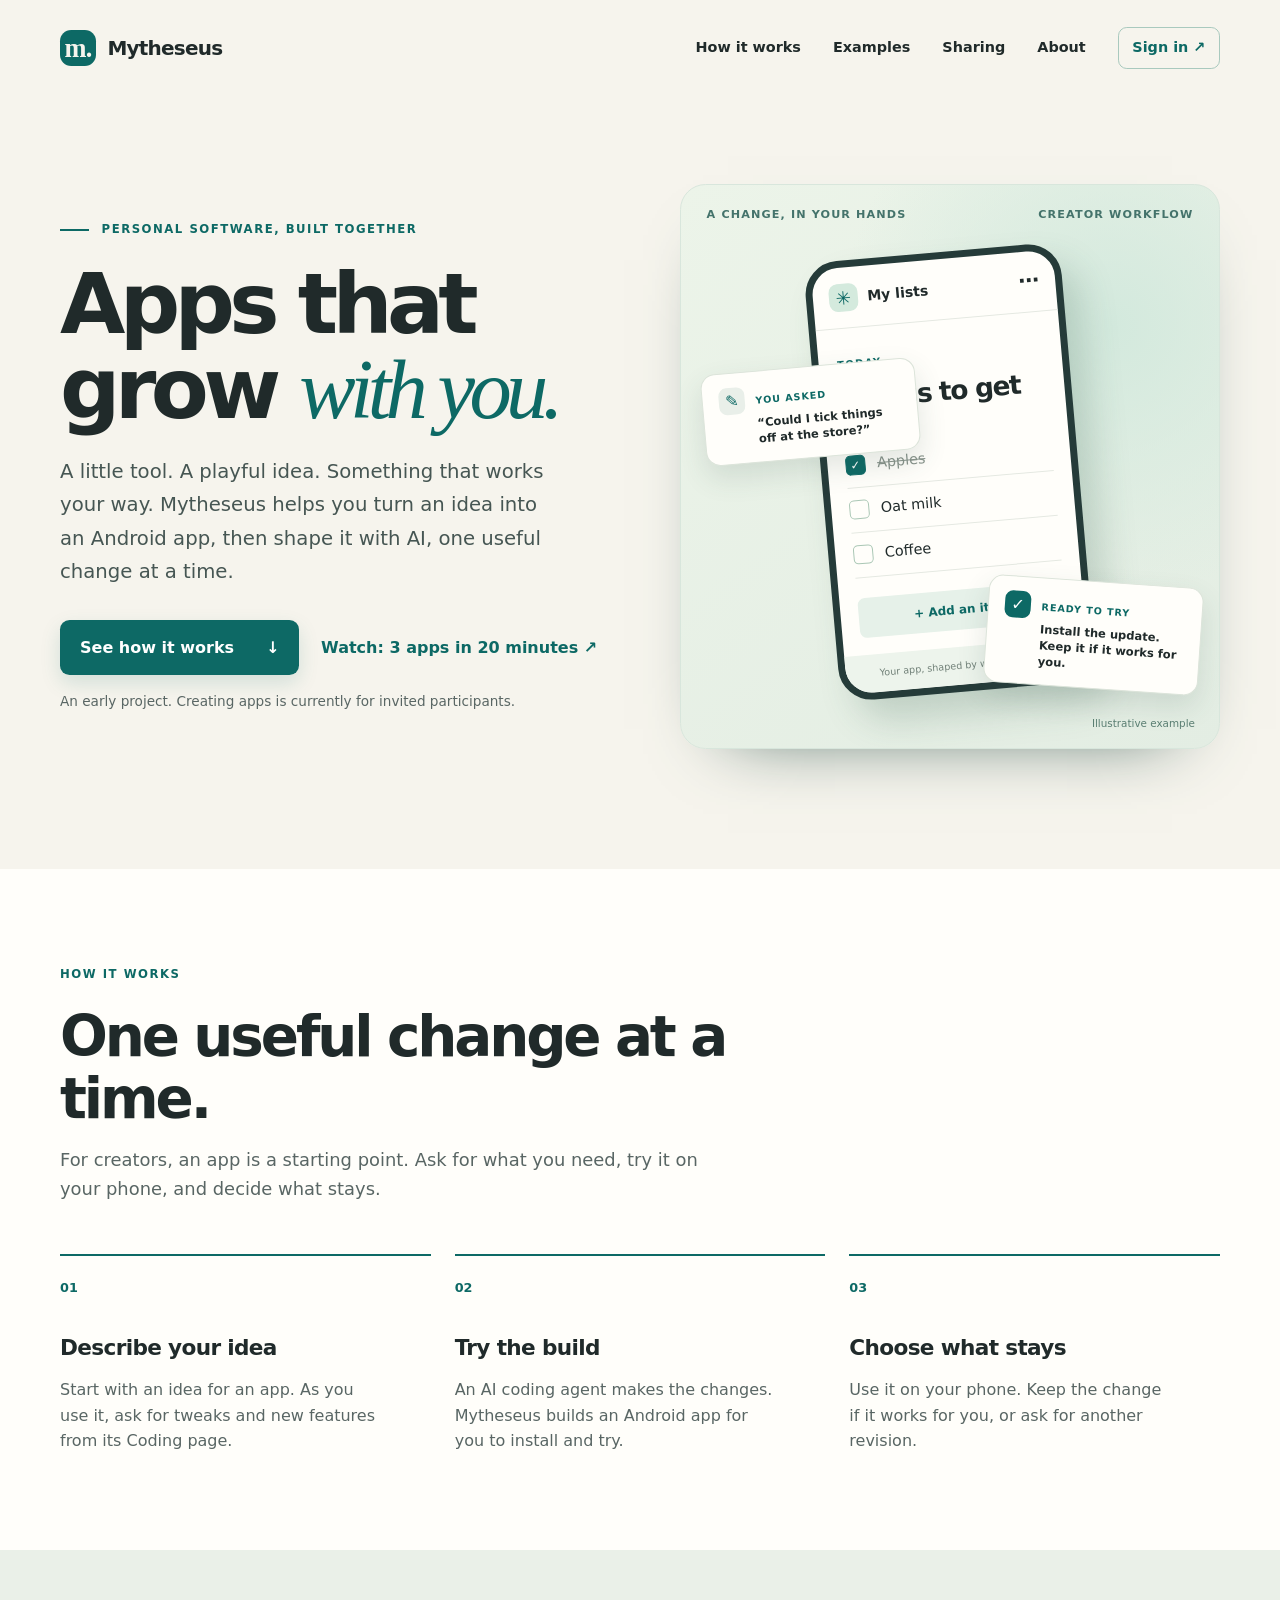
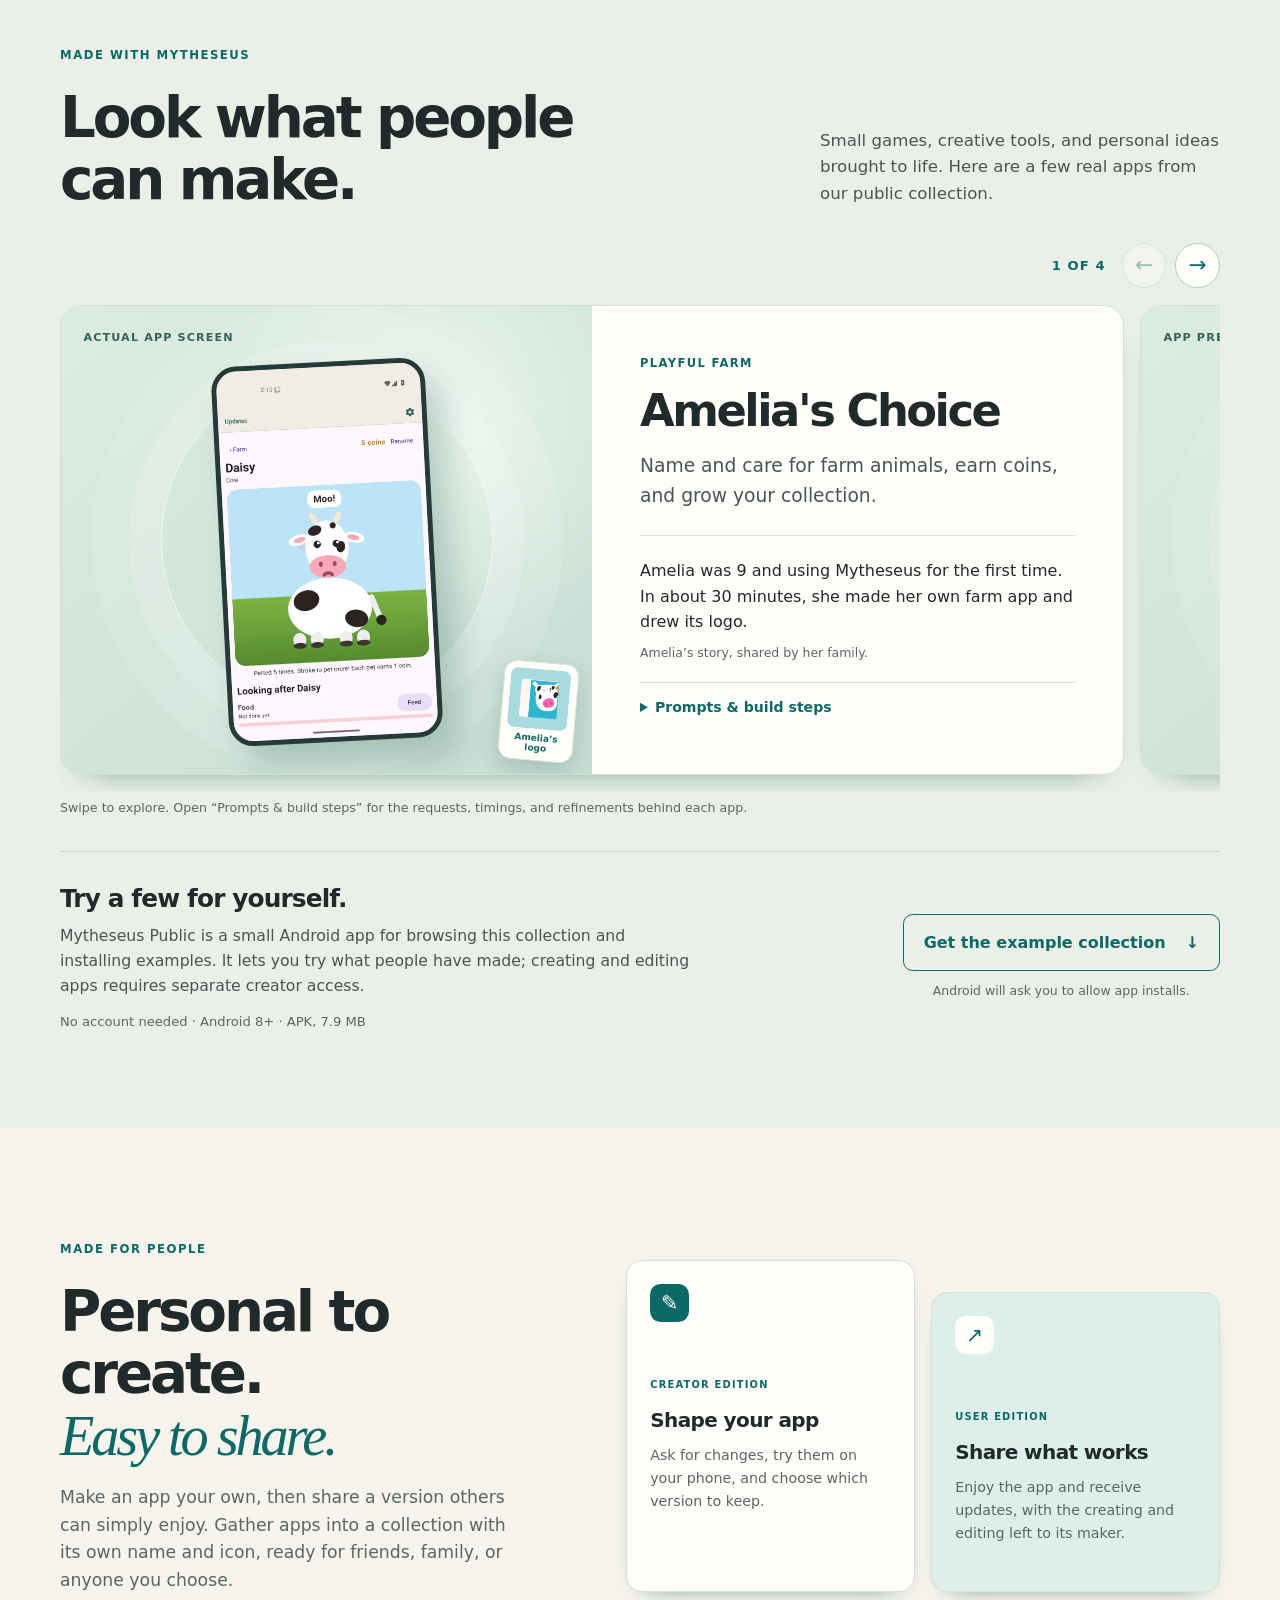
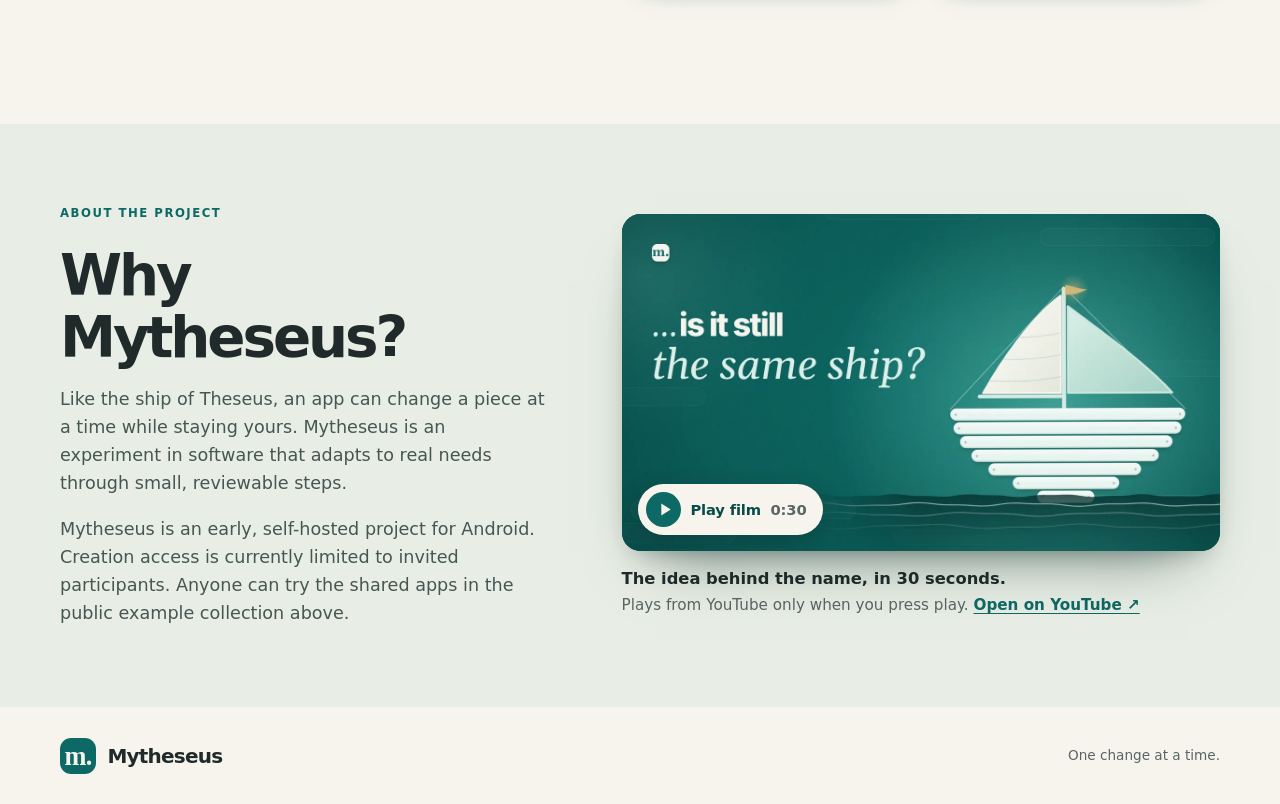
==== commit 9e8f6b7e: "Sync website from mytheseus@0a1153c" ====
--- a/site/index.html
+++ b/site/index.html
@@ -12,8 +12,9 @@
   <link rel="canonical" href="https://mytheseus.com/">
   <link rel="icon" type="image/svg+xml" href="data:image/svg+xml,%3Csvg xmlns='http://www.w3.org/2000/svg' viewBox='0 0 32 32'%3E%3Crect width='32' height='32' rx='9' fill='%230d6965'/%3E%3Cpath d='M8 22V10l8 9 8-9v12' fill='none' stroke='%23f6f4ed' stroke-width='3' stroke-linecap='round' stroke-linejoin='round'/%3E%3C/svg%3E">
   <style>img,video{max-width:100%;height:auto}</style>
-  <link rel="stylesheet" href="styles.css?v=2d5b874bca5ef1cd">
+  <link rel="stylesheet" href="styles.css?v=76dc4a85827f3b14">
   <script src="showcase.js?v=788e5cb45e92171c" defer></script>
+  <script src="film.js?v=7a2a949a2ed2a302" defer></script>
 </head>
 <body>
 <a class="skip" href="#main">Skip to content</a>
@@ -78,7 +79,13 @@
     <div class="sharing-intro"><p class="eyebrow">MADE FOR PEOPLE</p><h2 id="sharing-title">Personal to create.<br><em>Easy to share.</em></h2><p>Make an app your own, then share a version others can simply enjoy. Gather apps into a collection with its own name and icon, ready for friends, family, or anyone you choose.</p></div>
     <div class="edition-cards" aria-label="App editions"><div class="edition-card creator"><span class="edition-icon" aria-hidden="true">✎</span><span class="edition-label">CREATOR EDITION</span><h3>Shape your app</h3><p>Ask for changes, try them on your phone, and choose which version to keep.</p></div><div class="edition-card user"><span class="edition-icon" aria-hidden="true">↗</span><span class="edition-label">USER EDITION</span><h3>Share what works</h3><p>Enjoy the app and receive updates, with the creating and editing left to its maker.</p></div></div>
   </section>
-  <section class="about" id="about" aria-labelledby="about-title"><div class="wrap about-grid"><div><p class="eyebrow">ABOUT THE PROJECT</p><h2 id="about-title">Why Mytheseus?</h2></div><div><p>Like the ship of Theseus, an app can change a piece at a time while staying yours. Mytheseus is an experiment in software that adapts to real needs through small, reviewable steps.</p><p>Mytheseus is an early, self-hosted project for Android. Creation access is currently limited to invited participants. Anyone can try the shared apps in the public example collection above.</p></div></div></section>
+  <section class="about" id="about" aria-labelledby="about-title"><div class="wrap about-grid about-grid-film">
+    <div class="about-copy"><p class="eyebrow">ABOUT THE PROJECT</p><h2 id="about-title">Why Mytheseus?</h2><p>Like the ship of Theseus, an app can change a piece at a time while staying yours. Mytheseus is an experiment in software that adapts to real needs through small, reviewable steps.</p><p>Mytheseus is an early, self-hosted project for Android. Creation access is currently limited to invited participants. Anyone can try the shared apps in the public example collection above.</p></div>
+    <figure class="film" data-film>
+      <a class="film-frame" href="https://youtu.be/vZzN8GCEsWk" data-film-link aria-label="Play the 30-second film about the idea behind Mytheseus (YouTube)" aria-describedby="film-note"><img src="assets/film-theseus.webp?v=c211a19bde45f8e8" alt="A sailing ship built from stacked planks beside the question: is it still the same ship?" width="1280" height="720" loading="lazy"><span class="film-play"><svg viewBox="0 0 24 24" aria-hidden="true" focusable="false"><path d="M8.5 5.6v12.8L18.6 12z"/></svg><span>Play film</span><span class="film-length">0:30</span></span></a>
+      <figcaption id="film-note"><strong>The idea behind the name, in 30 seconds.</strong><span>Plays from YouTube only when you press play. <a href="https://youtu.be/vZzN8GCEsWk">Open on YouTube <span aria-hidden="true">↗</span></a></span></figcaption>
+    </figure>
+  </div></section>
 </main>
 <footer class="wrap footer"><a class="wordmark" href="#top"><span class="mark" aria-hidden="true">m.</span><span>Mytheseus</span></a><span>One change at a time.</span></footer>
 </body>
--- a/site/styles.css
+++ b/site/styles.css
@@ -109,3 +109,22 @@
 @media(min-width:701px){.showcase-media{align-content:start}.showcase-original-mark{top:calc(3.5rem + 380px - 80px);bottom:auto}}
 @media(min-width:701px) and (max-width:960px){.showcase-original-mark{top:calc(3.25rem + 360px - 80px)}}
 .history-steps .history-prompt-label{margin-top:.65rem;color:var(--teal);font-weight:700}
+.about-grid-film{grid-template-columns:minmax(0,.9fr) minmax(0,1.1fr);gap:4.5rem;align-items:center}
+.about-copy{max-width:34rem}
+.about-copy p:not(.eyebrow){color:#465653;font-size:1.1rem}
+.about-copy p:last-child{margin-bottom:0}
+.film{margin:0}
+.film-frame{position:relative;display:block;aspect-ratio:16/9;overflow:hidden;border-radius:1.15rem;background:var(--teal-dark);box-shadow:0 34px 60px -34px #08282699,0 10px 26px -14px #08282666;isolation:isolate}
+.film-frame:hover{text-decoration:none}
+.film-frame:focus-visible{outline:3px solid var(--teal);outline-offset:5px}
+.film-frame img,.film-frame iframe{position:absolute;inset:0;width:100%;height:100%;border:0;display:block;object-fit:cover}
+.film-play{position:absolute;left:1rem;bottom:1rem;z-index:1;display:inline-flex;align-items:center;gap:.6rem;padding:.5rem 1.05rem .5rem .5rem;border-radius:999px;background:var(--paper);color:var(--teal-dark);font-size:.92rem;font-weight:750;letter-spacing:-.01em;box-shadow:0 8px 22px #0a2a2866;transition:transform .2s ease,background-color .2s ease}
+.film-play svg{width:2.2rem;height:2.2rem;flex:none;padding:.4rem .34rem .4rem .46rem;border-radius:50%;background:var(--teal);fill:var(--paper)}
+.film-length{color:var(--muted);font-weight:650;font-variant-numeric:tabular-nums}
+.film-frame:hover .film-play,.film-frame:focus-visible .film-play{transform:translateY(-2px);background:#fff}
+.film figcaption{margin-top:1rem;color:var(--muted);font-size:.95rem;line-height:1.5}
+.film figcaption strong{display:block;margin-bottom:.15rem;color:var(--ink);font-size:1.02rem}
+.film figcaption a{color:var(--teal);font-weight:650;text-decoration:underline;text-underline-offset:3px}
+@media(max-width:960px){.about-grid-film{grid-template-columns:1fr;gap:2.2rem}.about-copy{max-width:none}}
+@media(max-width:420px){.film-play{left:.7rem;bottom:.7rem;font-size:.85rem}.film-play svg{width:1.9rem;height:1.9rem}}
+@media(prefers-reduced-motion:reduce){.film-play{transition:none}.film-frame:hover .film-play,.film-frame:focus-visible .film-play{transform:none}}
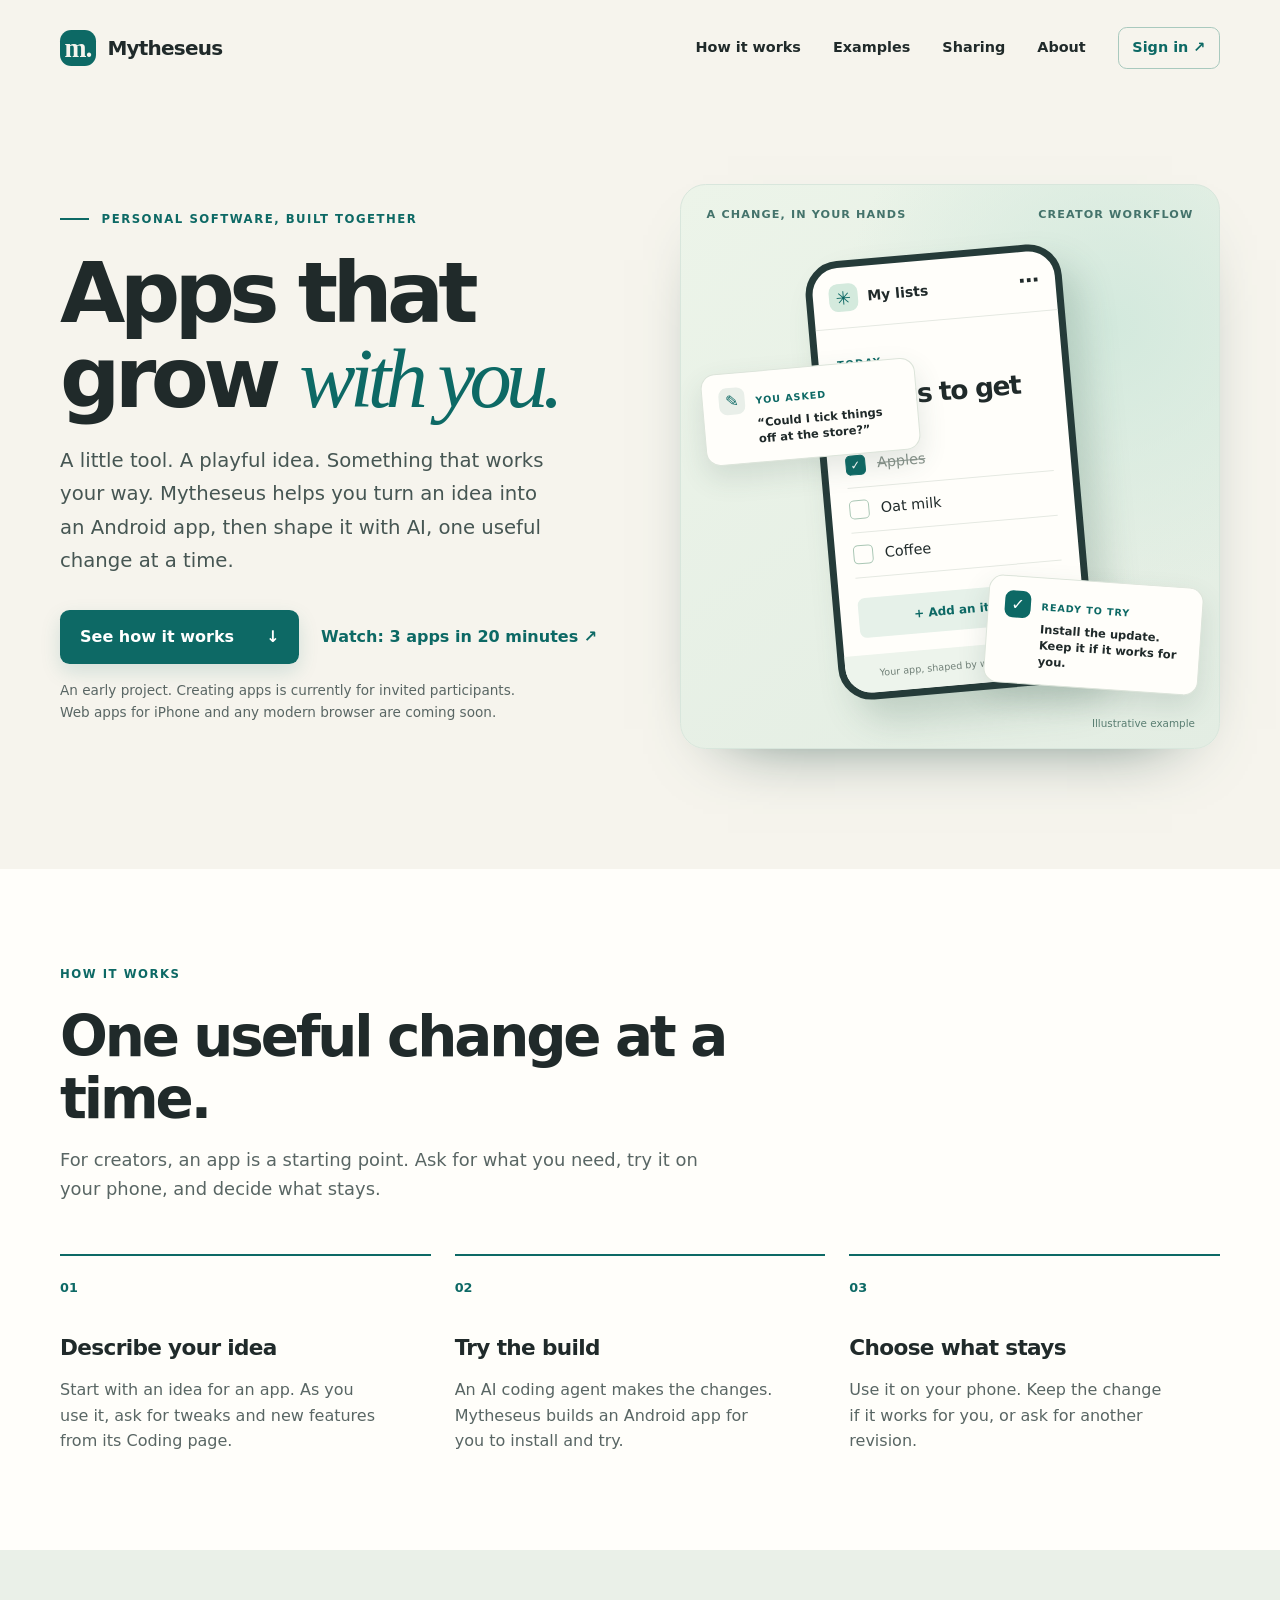
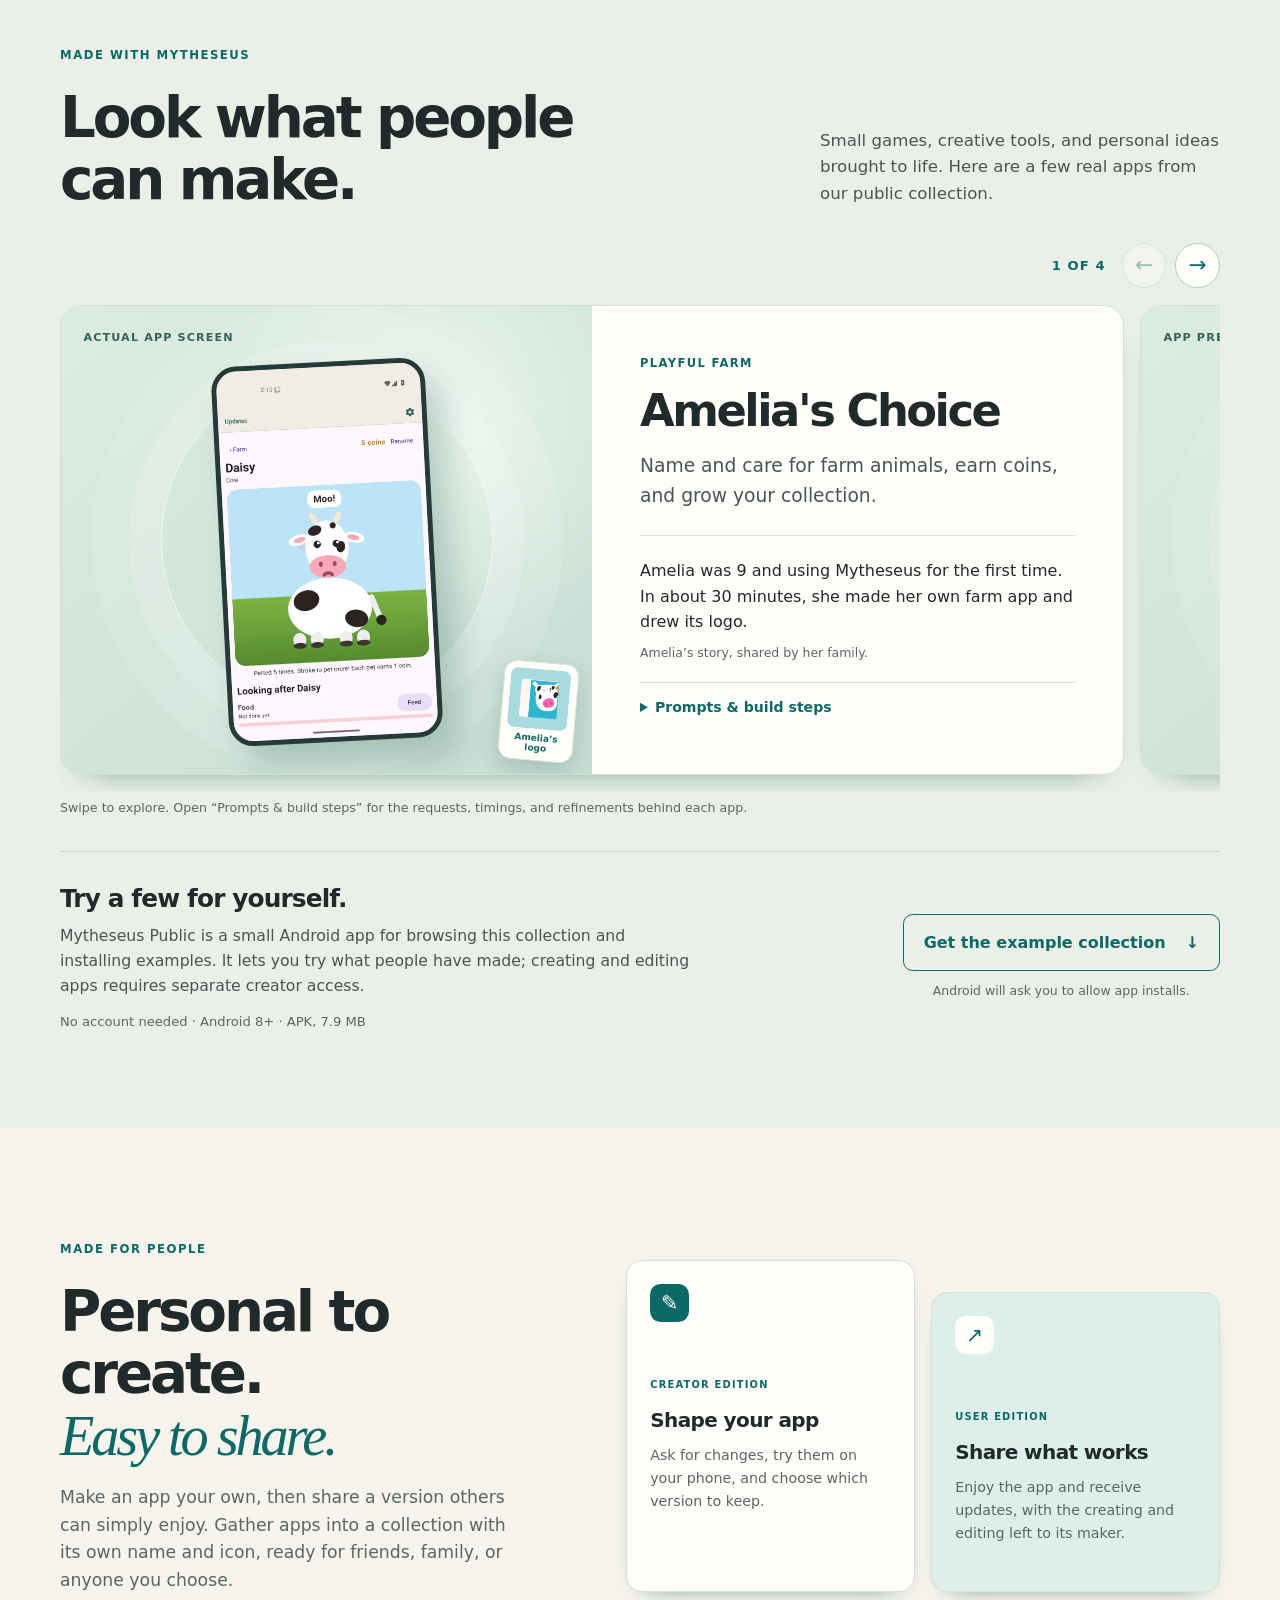
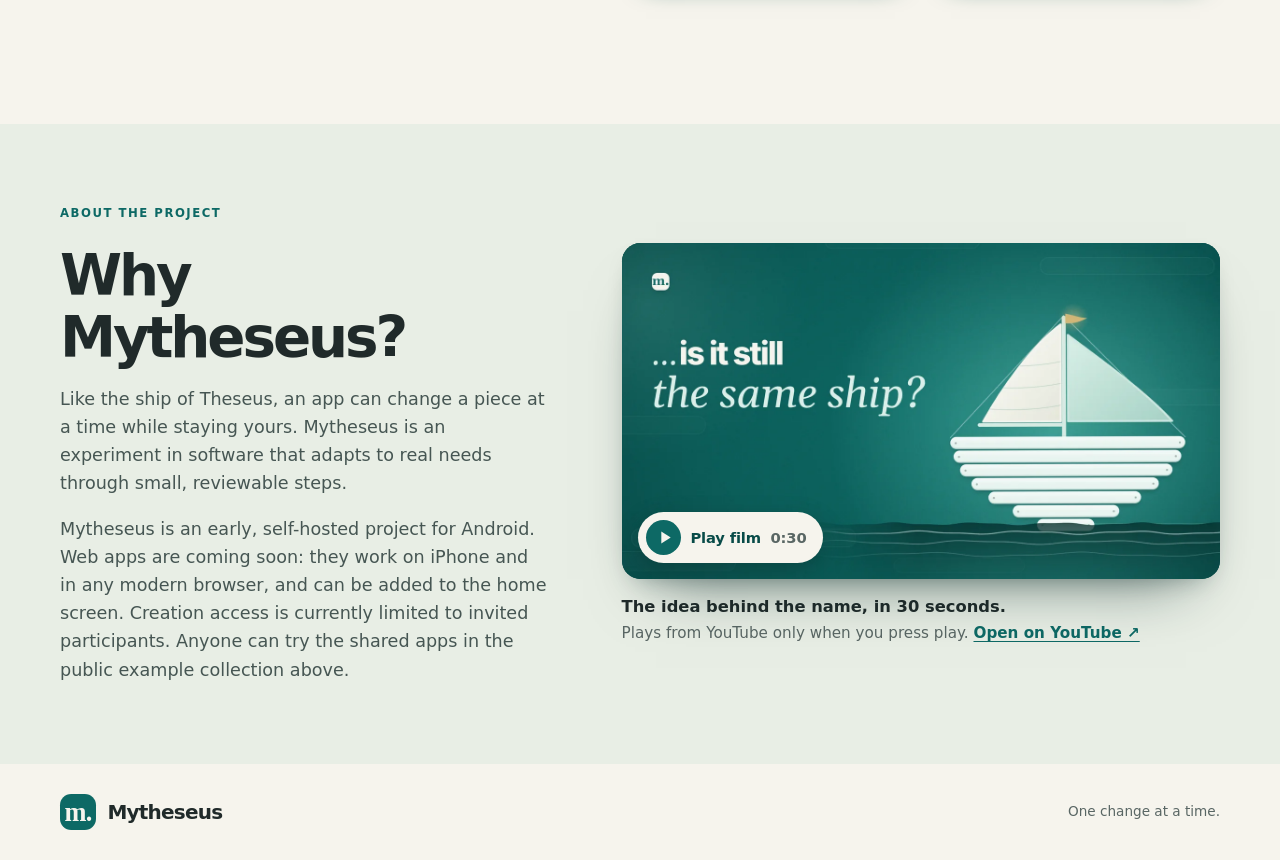
==== commit c8ff0f0b: "Sync website from mytheseus@d0f2aa0" ====
--- a/site/index.html
+++ b/site/index.html
@@ -3,11 +3,11 @@
 <head>
   <meta charset="utf-8">
   <meta name="viewport" content="width=device-width,initial-scale=1">
-  <meta name="description" content="Create personal Android apps with AI, shape them one change at a time, and share what works. Explore real examples made with Mytheseus.">
+  <meta name="description" content="Create personal Android apps with AI, shape them one change at a time, and share what works. Web apps for iPhone and any modern browser are coming soon.">
   <meta name="theme-color" content="#f6f4ed">
   <meta property="og:type" content="website">
   <meta property="og:title" content="Mytheseus — Apps that grow with you">
-  <meta property="og:description" content="Personal Android apps, shaped by the people who use them. See how Mytheseus works and try a collection of example apps.">
+  <meta property="og:description" content="Personal Android apps, shaped by the people who use them, with web apps coming soon. See how Mytheseus works and try a collection of example apps.">
   <title>Mytheseus — Apps that grow with you</title>
   <link rel="canonical" href="https://mytheseus.com/">
   <link rel="icon" type="image/svg+xml" href="data:image/svg+xml,%3Csvg xmlns='http://www.w3.org/2000/svg' viewBox='0 0 32 32'%3E%3Crect width='32' height='32' rx='9' fill='%230d6965'/%3E%3Cpath d='M8 22V10l8 9 8-9v12' fill='none' stroke='%23f6f4ed' stroke-width='3' stroke-linecap='round' stroke-linejoin='round'/%3E%3C/svg%3E">
@@ -29,7 +29,7 @@
       <h1 id="headline">Apps that grow <em>with you.</em></h1>
       <p class="lead">A little tool. A playful idea. Something that works your way. Mytheseus helps you turn an idea into an Android app, then shape it with AI, one useful change at a time.</p>
       <div class="hero-actions"><a class="button" href="#how-it-works">See how it works <span aria-hidden="true">↓</span></a><a class="text-link" href="https://www.youtube.com/watch?v=L11BCMz5Omc">Watch: 3 apps in 20 minutes <span aria-hidden="true">↗</span></a></div>
-      <p class="hero-note">An early project. Creating apps is currently for invited participants.</p>
+      <p class="hero-note">An early project. Creating apps is currently for invited participants. Web apps for iPhone and any modern browser are coming soon.</p>
     </div>
     <div class="illustration" aria-label="Illustrative app change and trial">
       <div class="illustration-caption">A change, in your hands <span>Creator workflow</span></div>
@@ -80,7 +80,7 @@
     <div class="edition-cards" aria-label="App editions"><div class="edition-card creator"><span class="edition-icon" aria-hidden="true">✎</span><span class="edition-label">CREATOR EDITION</span><h3>Shape your app</h3><p>Ask for changes, try them on your phone, and choose which version to keep.</p></div><div class="edition-card user"><span class="edition-icon" aria-hidden="true">↗</span><span class="edition-label">USER EDITION</span><h3>Share what works</h3><p>Enjoy the app and receive updates, with the creating and editing left to its maker.</p></div></div>
   </section>
   <section class="about" id="about" aria-labelledby="about-title"><div class="wrap about-grid about-grid-film">
-    <div class="about-copy"><p class="eyebrow">ABOUT THE PROJECT</p><h2 id="about-title">Why Mytheseus?</h2><p>Like the ship of Theseus, an app can change a piece at a time while staying yours. Mytheseus is an experiment in software that adapts to real needs through small, reviewable steps.</p><p>Mytheseus is an early, self-hosted project for Android. Creation access is currently limited to invited participants. Anyone can try the shared apps in the public example collection above.</p></div>
+    <div class="about-copy"><p class="eyebrow">ABOUT THE PROJECT</p><h2 id="about-title">Why Mytheseus?</h2><p>Like the ship of Theseus, an app can change a piece at a time while staying yours. Mytheseus is an experiment in software that adapts to real needs through small, reviewable steps.</p><p>Mytheseus is an early, self-hosted project for Android. Web apps are coming soon: they work on iPhone and in any modern browser, and can be added to the home screen. Creation access is currently limited to invited participants. Anyone can try the shared apps in the public example collection above.</p></div>
     <figure class="film" data-film>
       <a class="film-frame" href="https://youtu.be/vZzN8GCEsWk" data-film-link aria-label="Play the 30-second film about the idea behind Mytheseus (YouTube)" aria-describedby="film-note"><img src="assets/film-theseus.webp?v=c211a19bde45f8e8" alt="A sailing ship built from stacked planks beside the question: is it still the same ship?" width="1280" height="720" loading="lazy"><span class="film-play"><svg viewBox="0 0 24 24" aria-hidden="true" focusable="false"><path d="M8.5 5.6v12.8L18.6 12z"/></svg><span>Play film</span><span class="film-length">0:30</span></span></a>
       <figcaption id="film-note"><strong>The idea behind the name, in 30 seconds.</strong><span>Plays from YouTube only when you press play. <a href="https://youtu.be/vZzN8GCEsWk">Open on YouTube <span aria-hidden="true">↗</span></a></span></figcaption>
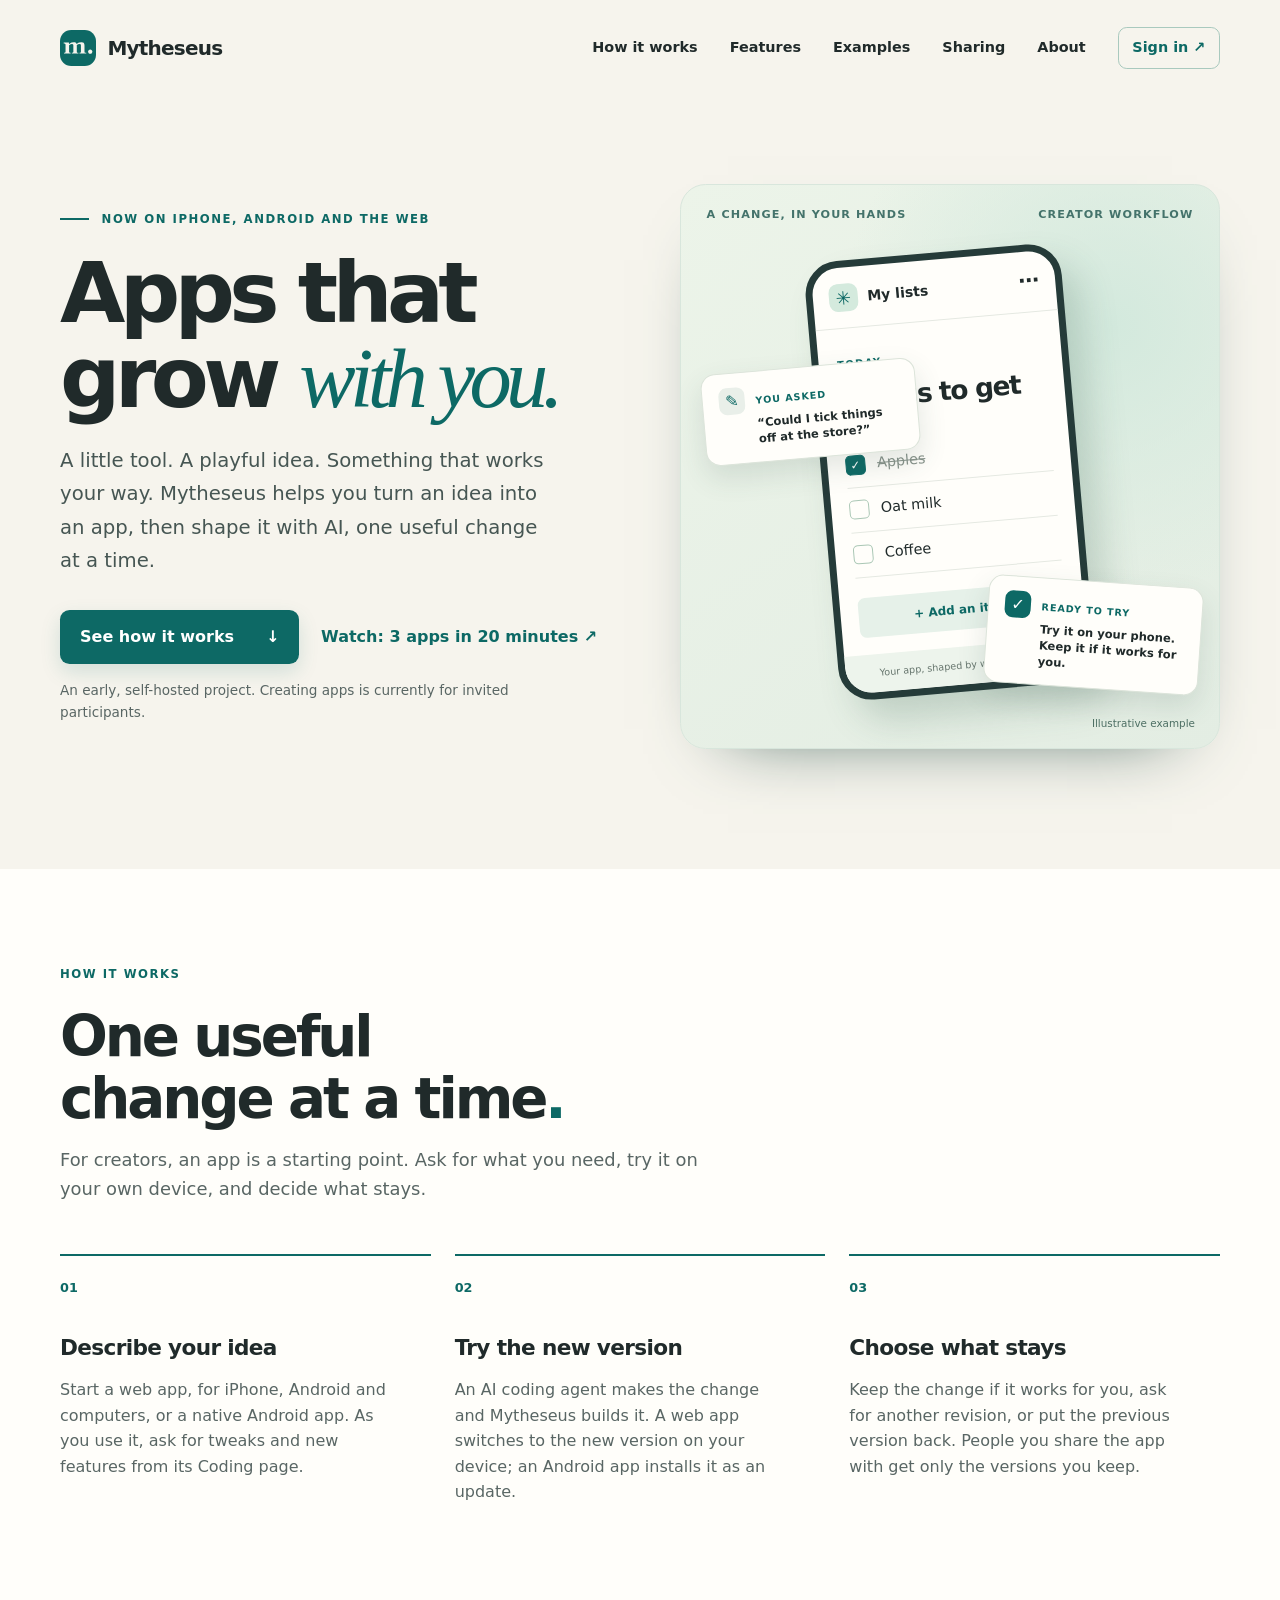
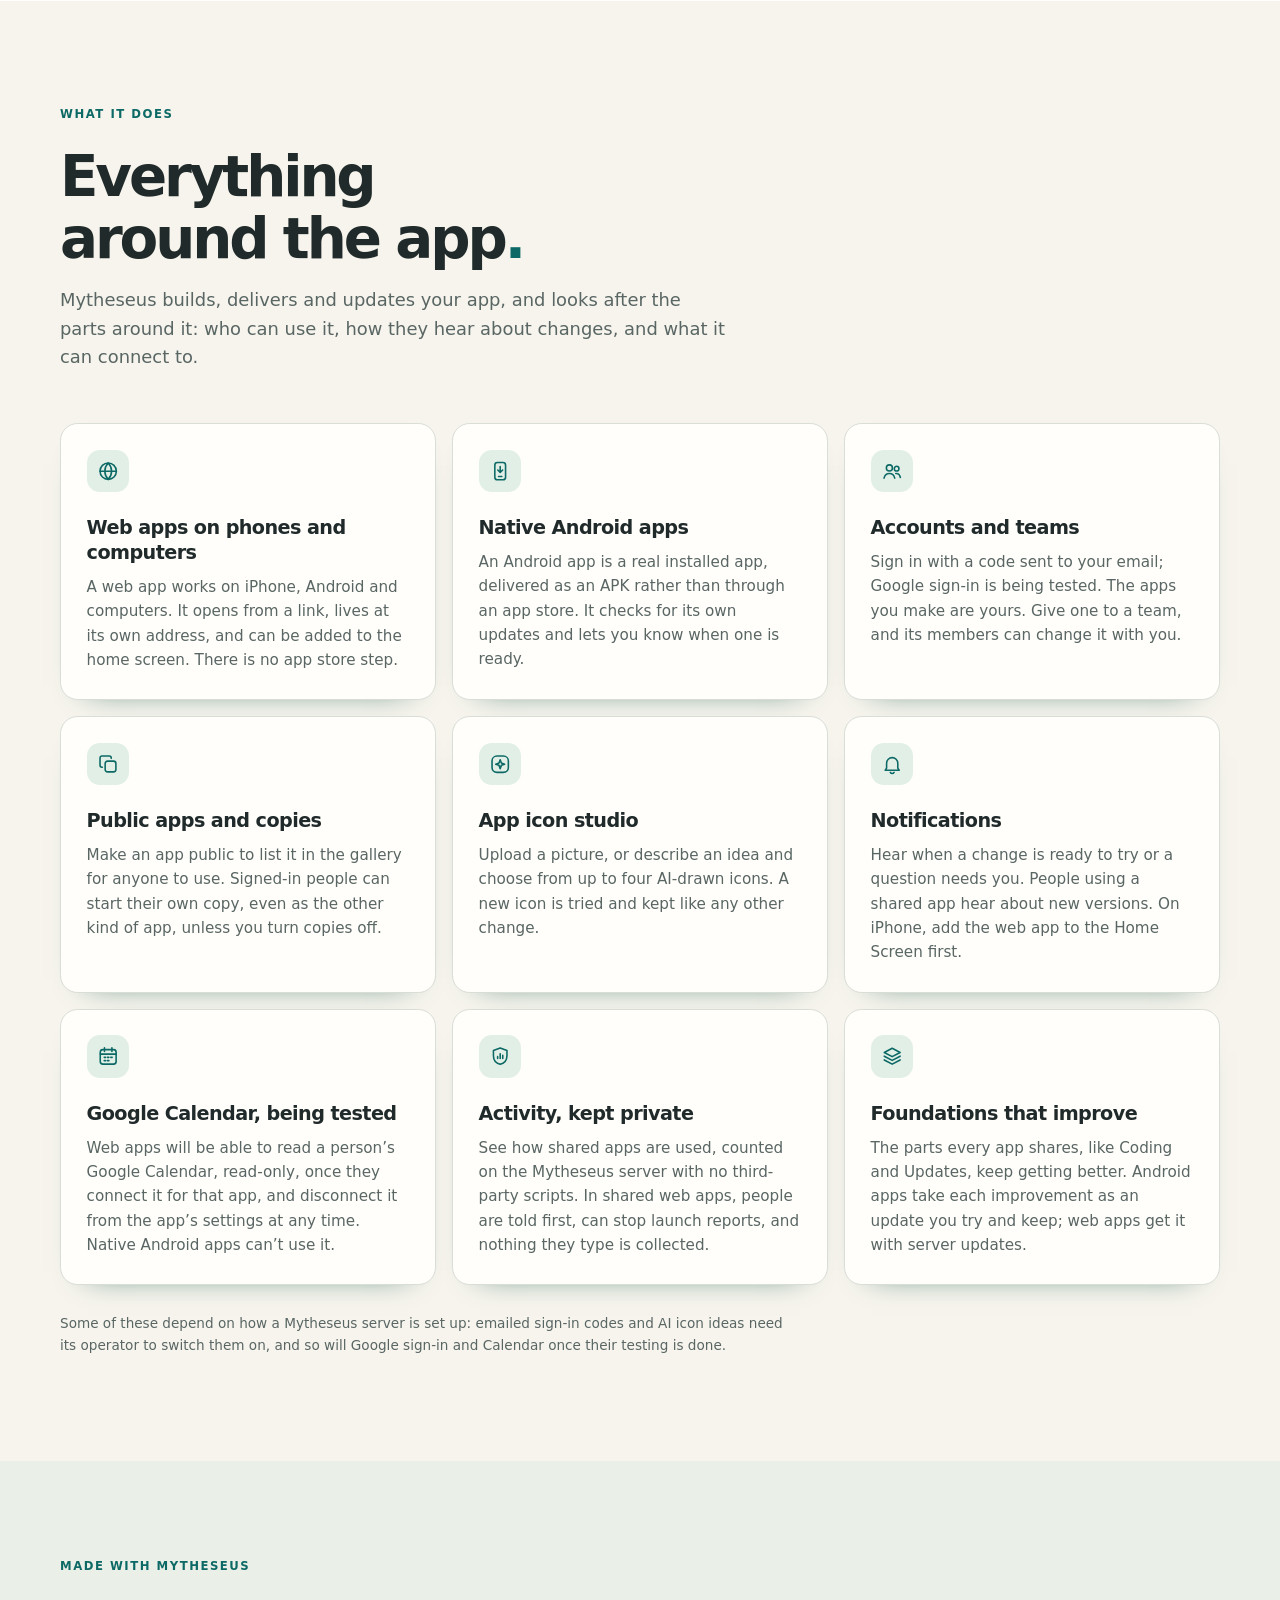
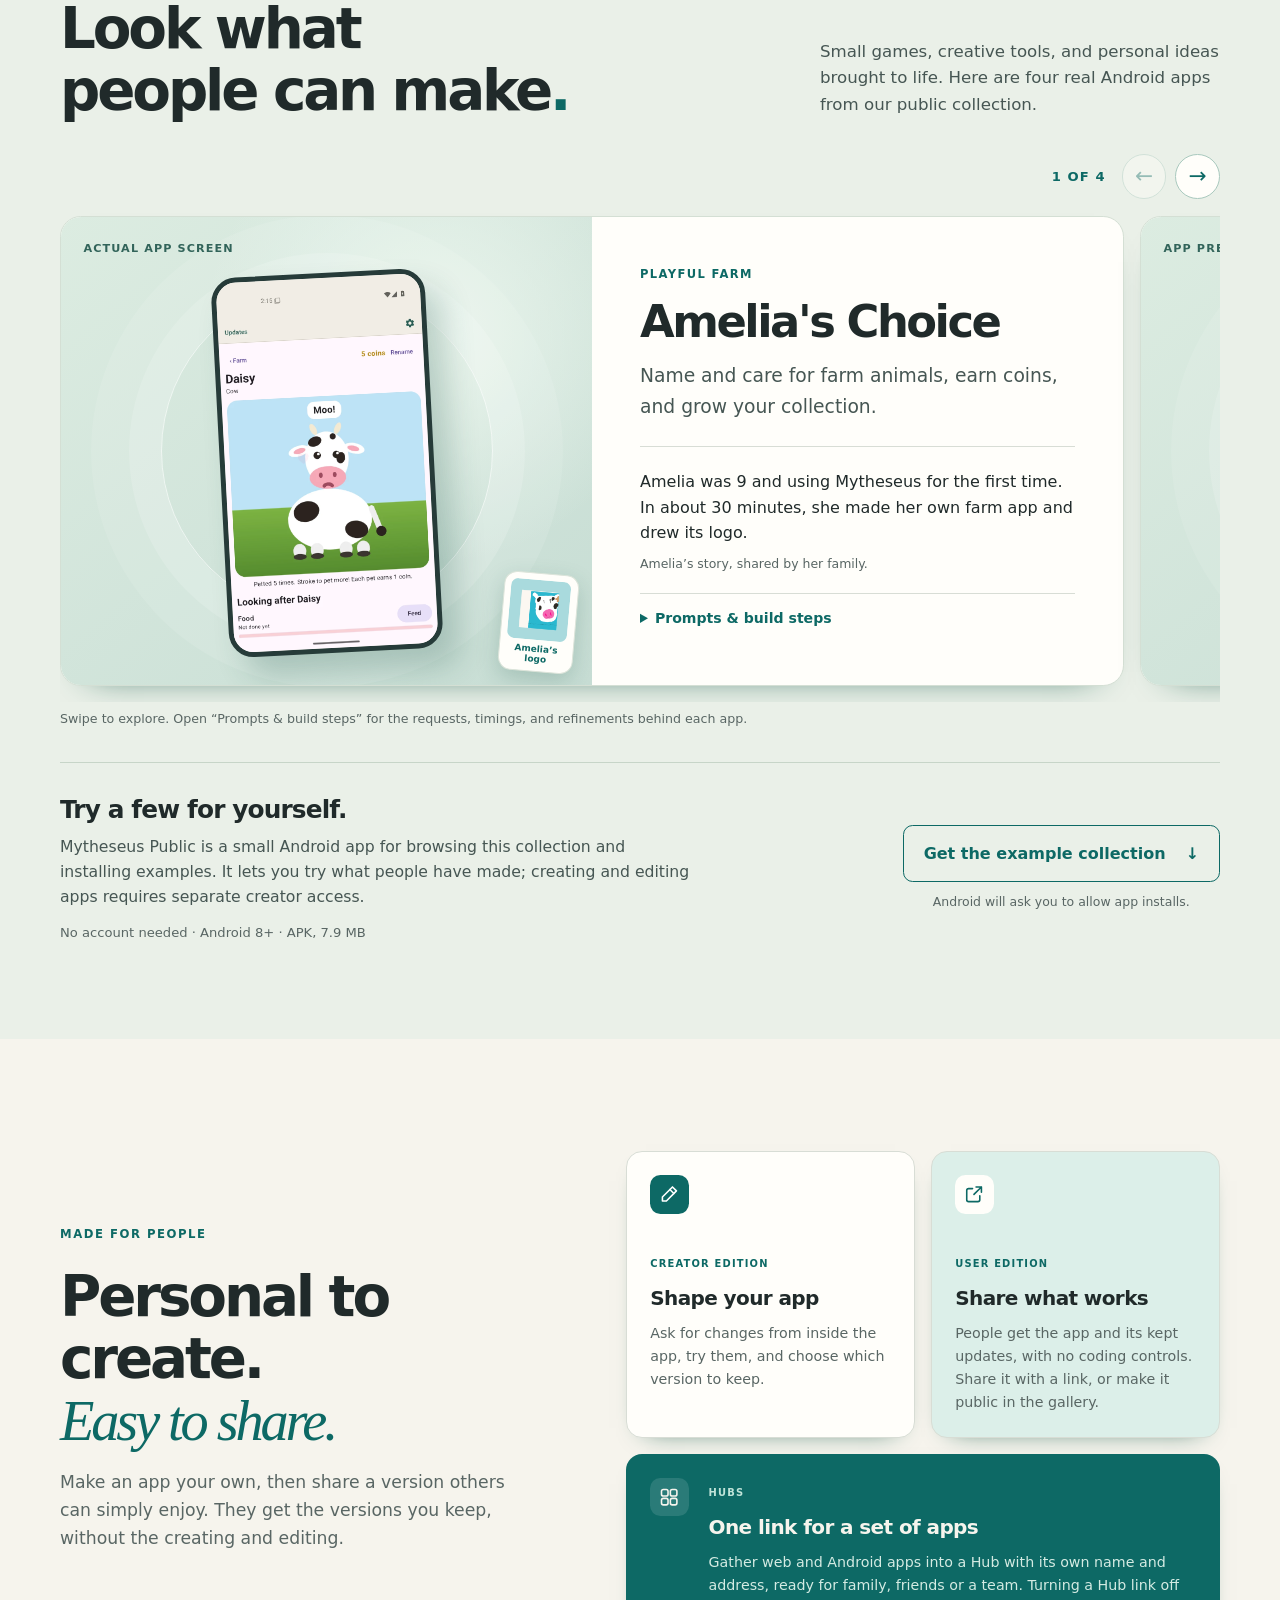
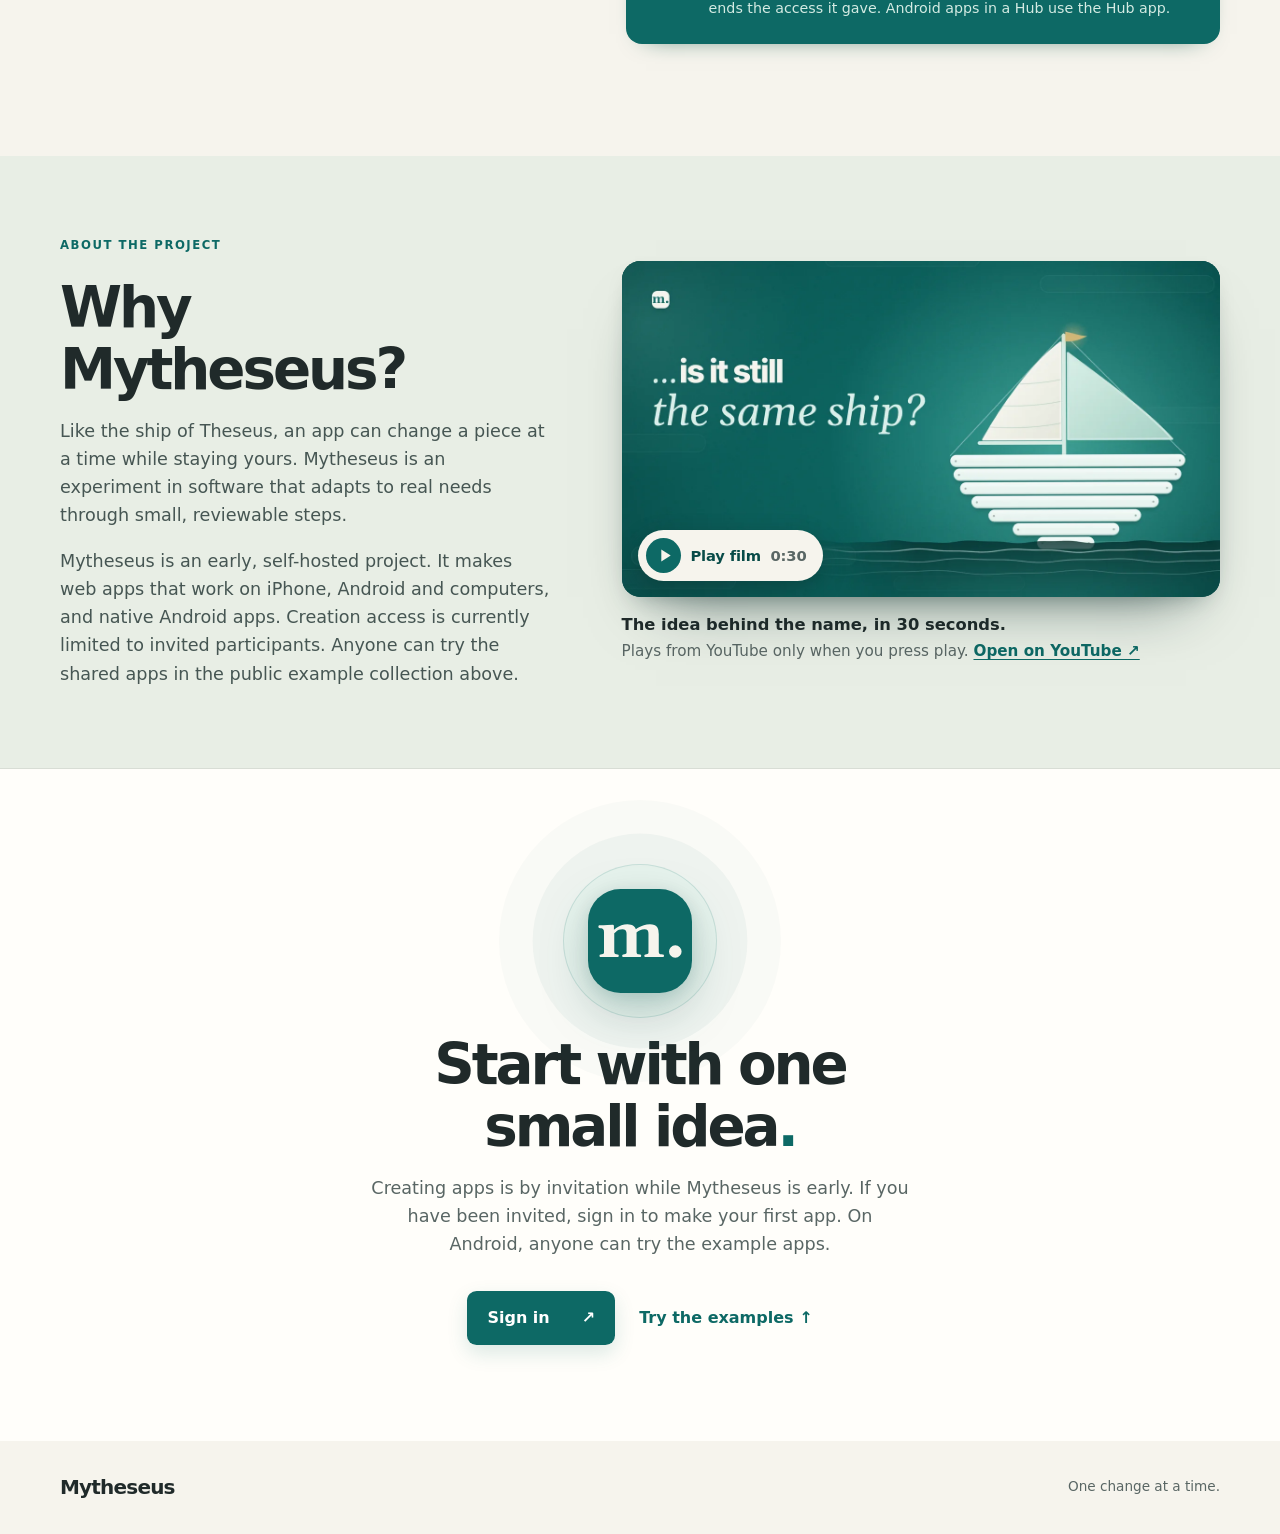
==== commit 9f954c51: "Sync website from mytheseus@a24f84b" ====
--- a/site/index.html
+++ b/site/index.html
@@ -3,35 +3,63 @@
 <head>
   <meta charset="utf-8">
   <meta name="viewport" content="width=device-width,initial-scale=1">
-  <meta name="description" content="Create personal Android apps with AI, shape them one change at a time, and share what works. Web apps for iPhone and any modern browser are coming soon.">
-  <meta name="theme-color" content="#f6f4ed">
+  <meta name="description" content="Turn an idea into an app and shape it with AI, one useful change at a time. Web apps for iPhone, Android and computers, native Android apps, and simple ways to share them.">
+  <meta name="theme-color" content="#f6f4ed" media="(prefers-color-scheme: light)">
+  <meta name="theme-color" content="#141311" media="(prefers-color-scheme: dark)">
+  <meta name="color-scheme" content="light dark">
   <meta property="og:type" content="website">
+  <meta property="og:site_name" content="Mytheseus">
+  <meta property="og:url" content="https://mytheseus.com/">
   <meta property="og:title" content="Mytheseus — Apps that grow with you">
-  <meta property="og:description" content="Personal Android apps, shaped by the people who use them, with web apps coming soon. See how Mytheseus works and try a collection of example apps.">
+  <meta property="og:description" content="Personal apps for iPhone, Android and the web, shaped with AI one change at a time. See how Mytheseus works and try real apps people have made.">
+  <meta property="og:image" content="https://mytheseus.com/assets/brand/og-card.png?v=421f9905f7c1421e">
+  <meta property="og:image:width" content="1200">
+  <meta property="og:image:height" content="630">
+  <meta property="og:image:alt" content="The Mytheseus m. mark beside the words: Apps that grow with you.">
+  <meta name="twitter:card" content="summary_large_image">
   <title>Mytheseus — Apps that grow with you</title>
   <link rel="canonical" href="https://mytheseus.com/">
-  <link rel="icon" type="image/svg+xml" href="data:image/svg+xml,%3Csvg xmlns='http://www.w3.org/2000/svg' viewBox='0 0 32 32'%3E%3Crect width='32' height='32' rx='9' fill='%230d6965'/%3E%3Cpath d='M8 22V10l8 9 8-9v12' fill='none' stroke='%23f6f4ed' stroke-width='3' stroke-linecap='round' stroke-linejoin='round'/%3E%3C/svg%3E">
+  <link rel="icon" href="assets/brand/mark-32.png?v=cda996bf39dcf4b7" sizes="32x32" type="image/png">
+  <link rel="icon" href="assets/brand/mark.svg" type="image/svg+xml">
+  <link rel="apple-touch-icon" href="assets/brand/apple-touch-icon.png?v=3ce24ebae9d8134e">
   <style>img,video{max-width:100%;height:auto}</style>
-  <link rel="stylesheet" href="styles.css?v=76dc4a85827f3b14">
+  <link rel="stylesheet" href="styles.css?v=3baee36708fa815f">
   <script src="showcase.js?v=788e5cb45e92171c" defer></script>
   <script src="film.js?v=7a2a949a2ed2a302" defer></script>
 </head>
 <body>
+<!-- brand:mark — the "m." tile, copied verbatim from brand/mark.svg (one source of truth; never redraw it here). -->
+<svg class="sprite" width="0" height="0" aria-hidden="true" focusable="false">
+  <symbol id="mytheseus-mark" viewBox="0 0 64 64"><rect width="64" height="64" rx="20" fill="#0d6965"/><path fill="#f6f4ed" d="M7.76 41.92Q7.42 41.92 7.25 41.62Q7.08 41.32 7.08 41.1Q7.08 40.44 7.74 40.36Q8.48 40.3 9.16 40.07Q9.85 39.84 9.85 39.28V26.39Q9.85 25.16 9.31 24.72Q8.77 24.28 8.08 24.2Q7.38 24.12 6.88 23.98Q6.68 23.88 6.54 23.72Q6.4 23.56 6.4 23.18Q6.4 22.94 6.52 22.63Q6.64 22.32 6.88 22.3Q9.63 22.18 11.92 22.11Q14.2 22.04 15.36 22.02Q15.52 22.02 15.72 22.18Q15.92 22.34 15.96 22.82V25.06Q16.38 24.6 17.6 23.8Q18.83 23 20.57 22.34Q22.3 21.68 24.28 21.68Q25.4 21.68 26.41 21.93Q27.43 22.18 28.23 22.85Q29.03 23.52 29.47 24.76Q30.12 24.26 31.37 23.54Q32.62 22.82 34.34 22.25Q36.07 21.68 38.13 21.68Q39.6 21.68 40.84 22.14Q42.08 22.6 42.81 23.88Q43.55 25.15 43.55 27.63V38.62Q43.55 39.48 43.98 39.82Q44.41 40.16 45 40.23Q45.59 40.3 46.09 40.36Q46.43 40.4 46.59 40.53Q46.75 40.66 46.75 41.1Q46.75 41.32 46.58 41.62Q46.41 41.92 46.06 41.92H35.35Q35.01 41.92 34.84 41.62Q34.67 41.32 34.67 41.1Q34.67 40.78 34.79 40.59Q34.91 40.4 35.29 40.36Q35.93 40.32 36.57 40.04Q37.21 39.76 37.21 39.28V27.73Q37.21 27.23 37.11 26.52Q37.01 25.81 36.52 25.27Q36.03 24.72 34.83 24.72Q33.28 24.72 32.01 25.38Q30.74 26.03 29.85 26.77Q29.87 26.97 29.87 27.19Q29.88 27.41 29.88 27.63V38.62Q29.88 39.48 30.22 39.82Q30.56 40.16 31.06 40.23Q31.56 40.3 32.06 40.36Q32.4 40.4 32.56 40.53Q32.72 40.66 32.72 41.1Q32.72 41.32 32.55 41.62Q32.38 41.92 32.04 41.92H21.72Q21.38 41.92 21.22 41.62Q21.05 41.32 21.05 41.1Q21.05 40.78 21.17 40.59Q21.29 40.4 21.66 40.36Q22.3 40.32 23.02 40.04Q23.74 39.76 23.74 39.28V27.73Q23.74 27.23 23.6 26.52Q23.46 25.81 22.92 25.27Q22.38 24.72 21.18 24.72Q19.91 24.72 18.99 25.13Q18.07 25.54 17.4 26.11Q16.74 26.69 16.16 27.21V38.62Q16.16 39.78 16.81 40.04Q17.45 40.3 18.19 40.36Q18.61 40.4 18.76 40.52Q18.91 40.64 18.91 41.1Q18.91 41.32 18.74 41.62Q18.57 41.92 18.23 41.92ZM49.86 38.4Q49.86 36.87 50.97 35.78Q52.07 34.69 53.71 34.69Q55.35 34.69 56.47 35.78Q57.6 36.87 57.6 38.4Q57.6 39.96 56.47 41.14Q55.35 42.32 53.71 42.32Q52.07 42.32 50.97 41.14Q49.86 39.96 49.86 38.4Z"/></symbol>
+  <!-- /brand:mark -->
+  <symbol id="i-globe" viewBox="0 0 24 24"><circle cx="12" cy="12" r="8.75"/><path d="M3.25 12h17.5M12 3.25c2.4 2.5 3.6 5.4 3.6 8.75s-1.2 6.25-3.6 8.75c-2.4-2.5-3.6-5.4-3.6-8.75S9.6 5.75 12 3.25z"/></symbol>
+  <symbol id="i-phone" viewBox="0 0 24 24"><rect x="6.25" y="2.75" width="11.5" height="18.5" rx="2.75"/><path d="M12 7v6.25M9.4 10.7 12 13.3l2.6-2.6M10.25 17.75h3.5"/></symbol>
+  <symbol id="i-people" viewBox="0 0 24 24"><circle cx="9" cy="8.5" r="3.25"/><path d="M3.25 19.5c.75-3.3 3-5 5.75-5s5 1.7 5.75 5"/><circle cx="16.75" cy="9.25" r="2.5"/><path d="M15.9 14.45c2.4-.2 4.3 1.3 4.85 4.3"/></symbol>
+  <symbol id="i-copy" viewBox="0 0 24 24"><rect x="8.75" y="8.75" width="11.5" height="11.5" rx="2.5"/><path d="M15.25 5.75v-.5a2 2 0 0 0-2-2h-8a2 2 0 0 0-2 2v8a2 2 0 0 0 2 2h.5"/></symbol>
+  <symbol id="i-sparkle" viewBox="0 0 24 24"><rect x="3.25" y="3.25" width="17.5" height="17.5" rx="5.25"/><path d="m12 7.25 1.25 3.5 3.5 1.25-3.5 1.25L12 16.75l-1.25-3.5-3.5-1.25 3.5-1.25z"/></symbol>
+  <symbol id="i-bell" viewBox="0 0 24 24"><path d="M6 16.25V11a6 6 0 0 1 12 0v5.25l1.5 2.25h-15z"/><path d="M10 20.75a2.25 2.25 0 0 0 4 0"/></symbol>
+  <symbol id="i-calendar" viewBox="0 0 24 24"><rect x="3.5" y="5" width="17" height="15.5" rx="2.75"/><path d="M3.5 9.75h17M8 3v4M16 3v4M7.75 13.25h1.5M11.25 13.25h1.5M14.75 13.25h1.5M7.75 16.75h1.5M11.25 16.75h1.5"/></symbol>
+  <symbol id="i-shield" viewBox="0 0 24 24"><path d="M12 3.25 19.25 6v5.5c0 4.5-3 8-7.25 9.25C7.75 19.5 4.75 16 4.75 11.5V6z"/><path d="M9.25 14.5v-2M12 14.5v-5M14.75 14.5V11"/></symbol>
+  <symbol id="i-layers" viewBox="0 0 24 24"><path d="m12 3.5 8.5 4.5-8.5 4.5L3.5 8z"/><path d="m3.5 12 8.5 4.5 8.5-4.5M3.5 16l8.5 4.5 8.5-4.5"/></symbol>
+  <symbol id="i-pencil" viewBox="0 0 24 24"><path d="m15.5 4.25 4.25 4.25L9 19.25H4.75V15z"/><path d="m12.75 7 4.25 4.25"/></symbol>
+  <symbol id="i-share" viewBox="0 0 24 24"><path d="M14 4.25h5.75V10M19.75 4.25l-8 8"/><path d="M18 13.75v4.25a2 2 0 0 1-2 2H6a2 2 0 0 1-2-2V8a2 2 0 0 1 2-2h4.25"/></symbol>
+  <symbol id="i-grid" viewBox="0 0 24 24"><rect x="3.75" y="3.75" width="7" height="7" rx="2"/><rect x="13.25" y="3.75" width="7" height="7" rx="2"/><rect x="3.75" y="13.25" width="7" height="7" rx="2"/><rect x="13.25" y="13.25" width="7" height="7" rx="2"/></symbol>
+</svg>
 <a class="skip" href="#main">Skip to content</a>
 <header class="wrap masthead">
-  <a class="wordmark" href="#top" aria-label="Mytheseus home"><span class="mark" aria-hidden="true">m.</span><span>Mytheseus</span></a>
-  <nav aria-label="Main navigation"><a href="#how-it-works">How it works</a><a href="#examples">Examples</a><a href="#sharing">Sharing</a><a href="#about">About</a><a class="nav-signin" href="https://admin.mytheseus.com/admin">Sign in <span aria-hidden="true">↗</span></a></nav>
+  <a class="wordmark" href="#top" aria-label="Mytheseus home"><svg class="brand-mark" width="36" height="36" aria-hidden="true" focusable="false"><use href="#mytheseus-mark"/></svg><span>Mytheseus</span></a>
+  <nav aria-label="Main navigation"><a href="#how-it-works">How it works</a><a href="#features">Features</a><a href="#examples">Examples</a><a href="#sharing">Sharing</a><a href="#about">About</a><a class="nav-signin" href="https://admin.mytheseus.com/admin">Sign in <span aria-hidden="true">↗</span></a></nav>
 </header>
 <main id="main">
   <section class="hero" id="top" aria-labelledby="headline"><div class="wrap hero-grid">
     <div class="intro">
-      <p class="eyebrow"><span class="eyebrow-line" aria-hidden="true"></span> Personal software, built together</p>
+      <p class="eyebrow"><span class="eyebrow-line" aria-hidden="true"></span> Now on iPhone, Android and the web</p>
       <h1 id="headline">Apps that grow <em>with you.</em></h1>
-      <p class="lead">A little tool. A playful idea. Something that works your way. Mytheseus helps you turn an idea into an Android app, then shape it with AI, one useful change at a time.</p>
+      <p class="lead">A little tool. A playful idea. Something that works your way. Mytheseus helps you turn an idea into an app, then shape it with AI, one useful change at a time.</p>
       <div class="hero-actions"><a class="button" href="#how-it-works">See how it works <span aria-hidden="true">↓</span></a><a class="text-link" href="https://www.youtube.com/watch?v=L11BCMz5Omc">Watch: 3 apps in 20 minutes <span aria-hidden="true">↗</span></a></div>
-      <p class="hero-note">An early project. Creating apps is currently for invited participants. Web apps for iPhone and any modern browser are coming soon.</p>
+      <p class="hero-note">An early, self-hosted project. Creating apps is currently for invited participants.</p>
     </div>
-    <div class="illustration" aria-label="Illustrative app change and trial">
+    <div class="illustration" role="img" aria-label="Illustration: someone asks their list app for a way to tick things off at the store, and the change is ready to try.">
       <div class="illustration-caption">A change, in your hands <span>Creator workflow</span></div>
       <div class="phone">
         <div class="phone-top"><span class="phone-app-mark" aria-hidden="true">✳</span><span>My lists</span><span class="phone-menu" aria-hidden="true">⋯</span></div>
@@ -46,20 +74,35 @@
         <div class="phone-footer">Your app, shaped by what you need.</div>
       </div>
       <div class="request-card"><span class="request-icon" aria-hidden="true">✎</span><div><span class="card-kicker">You asked</span><p>“Could I tick things off at the store?”</p></div></div>
-      <div class="trial-card"><span class="trial-icon" aria-hidden="true">✓</span><div><span class="card-kicker">Ready to try</span><p>Install the update. Keep it if it works for you.</p></div></div>
+      <div class="trial-card"><span class="trial-icon" aria-hidden="true">✓</span><div><span class="card-kicker">Ready to try</span><p>Try it on your phone. Keep it if it works for you.</p></div></div>
       <p class="illustration-note">Illustrative example</p>
     </div>
   </div></section>
   <section class="process" id="how-it-works" aria-labelledby="process-title"><div class="wrap">
-    <div class="section-head"><p class="eyebrow">HOW IT WORKS</p><h2 id="process-title">One useful change at a time.</h2><p>For creators, an app is a starting point. Ask for what you need, try it on your phone, and decide what stays.</p></div>
+    <div class="section-head"><p class="eyebrow">HOW IT WORKS</p><h2 id="process-title">One useful change at a time<span class="stop">.</span></h2><p>For creators, an app is a starting point. Ask for what you need, try it on your own device, and decide what stays.</p></div>
     <ol class="steps">
-      <li><span class="number">01</span><h3>Describe your idea</h3><p>Start with an idea for an app. As you use it, ask for tweaks and new features from its Coding page.</p></li>
-      <li><span class="number">02</span><h3>Try the build</h3><p>An AI coding agent makes the changes. Mytheseus builds an Android app for you to install and try.</p></li>
-      <li><span class="number">03</span><h3>Choose what stays</h3><p>Use it on your phone. Keep the change if it works for you, or ask for another revision.</p></li>
+      <li><span class="number">01</span><h3>Describe your idea</h3><p>Start a web app, for iPhone, Android and computers, or a native Android app. As you use it, ask for tweaks and new features from its Coding page.</p></li>
+      <li><span class="number">02</span><h3>Try the new version</h3><p>An AI coding agent makes the change and Mytheseus builds it. A web app switches to the new version on your device; an Android app installs it as an update.</p></li>
+      <li><span class="number">03</span><h3>Choose what stays</h3><p>Keep the change if it works for you, ask for another revision, or put the previous version back. People you share the app with get only the versions you keep.</p></li>
     </ol>
   </div></section>
+  <section class="features" id="features" aria-labelledby="features-title"><div class="wrap">
+    <div class="section-head"><p class="eyebrow">WHAT IT DOES</p><h2 id="features-title">Everything around the app<span class="stop">.</span></h2><p>Mytheseus builds, delivers and updates your app, and looks after the parts around it: who can use it, how they hear about changes, and what it can connect to.</p></div>
+    <ul class="feature-grid">
+      <li class="feature"><span class="feature-icon"><svg width="22" height="22" aria-hidden="true" focusable="false"><use href="#i-globe"/></svg></span><h3>Web apps on phones and computers</h3><p>A web app works on iPhone, Android and computers. It opens from a link, lives at its own address, and can be added to the home screen. There is no app store step.</p></li>
+      <li class="feature"><span class="feature-icon"><svg width="22" height="22" aria-hidden="true" focusable="false"><use href="#i-phone"/></svg></span><h3>Native Android apps</h3><p>An Android app is a real installed app, delivered as an APK rather than through an app store. It checks for its own updates and lets you know when one is ready.</p></li>
+      <li class="feature"><span class="feature-icon"><svg width="22" height="22" aria-hidden="true" focusable="false"><use href="#i-people"/></svg></span><h3>Accounts and teams</h3><p>Sign in with a code sent to your email; Google sign-in is being tested. The apps you make are yours. Give one to a team, and its members can change it with you.</p></li>
+      <li class="feature"><span class="feature-icon"><svg width="22" height="22" aria-hidden="true" focusable="false"><use href="#i-copy"/></svg></span><h3>Public apps and copies</h3><p>Make an app public to list it in the gallery for anyone to use. Signed-in people can start their own copy, even as the other kind of app, unless you turn copies off.</p></li>
+      <li class="feature"><span class="feature-icon"><svg width="22" height="22" aria-hidden="true" focusable="false"><use href="#i-sparkle"/></svg></span><h3>App icon studio</h3><p>Upload a picture, or describe an idea and choose from up to four AI-drawn icons. A new icon is tried and kept like any other change.</p></li>
+      <li class="feature"><span class="feature-icon"><svg width="22" height="22" aria-hidden="true" focusable="false"><use href="#i-bell"/></svg></span><h3>Notifications</h3><p>Hear when a change is ready to try or a question needs you. People using a shared app hear about new versions. On iPhone, add the web app to the Home Screen first.</p></li>
+      <li class="feature"><span class="feature-icon"><svg width="22" height="22" aria-hidden="true" focusable="false"><use href="#i-calendar"/></svg></span><h3>Google Calendar, being tested</h3><p>Web apps will be able to read a person’s Google Calendar, read-only, once they connect it for that app, and disconnect it from the app’s settings at any time. Native Android apps can’t use it.</p></li>
+      <li class="feature"><span class="feature-icon"><svg width="22" height="22" aria-hidden="true" focusable="false"><use href="#i-shield"/></svg></span><h3>Activity, kept private</h3><p>See how shared apps are used, counted on the Mytheseus server with no third-party scripts. In shared web apps, people are told first, can stop launch reports, and nothing they type is collected.</p></li>
+      <li class="feature"><span class="feature-icon"><svg width="22" height="22" aria-hidden="true" focusable="false"><use href="#i-layers"/></svg></span><h3>Foundations that improve</h3><p>The parts every app shares, like Coding and Updates, keep getting better. Android apps take each improvement as an update you try and keep; web apps get it with server updates.</p></li>
+    </ul>
+    <p class="feature-note">Some of these depend on how a Mytheseus server is set up: emailed sign-in codes and AI icon ideas need its operator to switch them on, and so will Google sign-in and Calendar once their testing is done.</p>
+  </div></section>
   <section class="catalog" id="examples" aria-labelledby="examples-title"><div class="wrap">
-    <div class="catalog-head"><div><p class="eyebrow">MADE WITH MYTHESEUS</p><h2 id="examples-title">Look what people can make.</h2></div><p>Small games, creative tools, and personal ideas brought to life. Here are a few real apps from our public collection.</p></div>
+    <div class="catalog-head"><div><p class="eyebrow">MADE WITH MYTHESEUS</p><h2 id="examples-title">Look what people can make<span class="stop">.</span></h2></div><p>Small games, creative tools, and personal ideas brought to life. Here are four real Android apps from our public collection.</p></div>
     <div class="showcase-shell">
       <div class="showcase-controls" data-showcase-controls hidden><span class="showcase-count" data-showcase-count aria-live="polite">1 of 4</span><div class="showcase-buttons"><button type="button" data-showcase-prev aria-controls="showcase-track" aria-label="Previous app">←</button><button type="button" data-showcase-next aria-controls="showcase-track" aria-label="Next app">→</button></div></div>
       <div class="showcase-track" id="showcase-track" data-showcase-track tabindex="0" role="region" aria-label="App examples. Swipe, scroll, or use arrow keys to explore.">
@@ -76,17 +119,27 @@
     </div>
   </div></section>
   <section class="wrap sharing" id="sharing" aria-labelledby="sharing-title">
-    <div class="sharing-intro"><p class="eyebrow">MADE FOR PEOPLE</p><h2 id="sharing-title">Personal to create.<br><em>Easy to share.</em></h2><p>Make an app your own, then share a version others can simply enjoy. Gather apps into a collection with its own name and icon, ready for friends, family, or anyone you choose.</p></div>
-    <div class="edition-cards" aria-label="App editions"><div class="edition-card creator"><span class="edition-icon" aria-hidden="true">✎</span><span class="edition-label">CREATOR EDITION</span><h3>Shape your app</h3><p>Ask for changes, try them on your phone, and choose which version to keep.</p></div><div class="edition-card user"><span class="edition-icon" aria-hidden="true">↗</span><span class="edition-label">USER EDITION</span><h3>Share what works</h3><p>Enjoy the app and receive updates, with the creating and editing left to its maker.</p></div></div>
+    <div class="sharing-intro"><p class="eyebrow">MADE FOR PEOPLE</p><h2 id="sharing-title">Personal to create.<br><em>Easy to share.</em></h2><p>Make an app your own, then share a version others can simply enjoy. They get the versions you keep, without the creating and editing.</p></div>
+    <div class="edition-cards edition-cards-3" aria-label="Ways to share">
+      <div class="edition-card creator"><span class="edition-icon"><svg width="22" height="22" aria-hidden="true" focusable="false"><use href="#i-pencil"/></svg></span><span class="edition-label">CREATOR EDITION</span><h3>Shape your app</h3><p>Ask for changes from inside the app, try them, and choose which version to keep.</p></div>
+      <div class="edition-card user"><span class="edition-icon"><svg width="22" height="22" aria-hidden="true" focusable="false"><use href="#i-share"/></svg></span><span class="edition-label">USER EDITION</span><h3>Share what works</h3><p>People get the app and its kept updates, with no coding controls. Share it with a link, or make it public in the gallery.</p></div>
+      <div class="edition-card hub"><span class="edition-icon"><svg width="22" height="22" aria-hidden="true" focusable="false"><use href="#i-grid"/></svg></span><div><span class="edition-label">HUBS</span><h3>One link for a set of apps</h3><p>Gather web and Android apps into a Hub with its own name and address, ready for family, friends or a team. Turning a Hub link off ends the access it gave. Android apps in a Hub use the Hub app.</p></div></div>
+    </div>
   </section>
   <section class="about" id="about" aria-labelledby="about-title"><div class="wrap about-grid about-grid-film">
-    <div class="about-copy"><p class="eyebrow">ABOUT THE PROJECT</p><h2 id="about-title">Why Mytheseus?</h2><p>Like the ship of Theseus, an app can change a piece at a time while staying yours. Mytheseus is an experiment in software that adapts to real needs through small, reviewable steps.</p><p>Mytheseus is an early, self-hosted project for Android. Web apps are coming soon: they work on iPhone and in any modern browser, and can be added to the home screen. Creation access is currently limited to invited participants. Anyone can try the shared apps in the public example collection above.</p></div>
+    <div class="about-copy"><p class="eyebrow">ABOUT THE PROJECT</p><h2 id="about-title">Why Mytheseus?</h2><p>Like the ship of Theseus, an app can change a piece at a time while staying yours. Mytheseus is an experiment in software that adapts to real needs through small, reviewable steps.</p><p>Mytheseus is an early, self-hosted project. It makes web apps that work on iPhone, Android and computers, and native Android apps. Creation access is currently limited to invited participants. Anyone can try the shared apps in the public example collection above.</p></div>
     <figure class="film" data-film>
       <a class="film-frame" href="https://youtu.be/vZzN8GCEsWk" data-film-link aria-label="Play the 30-second film about the idea behind Mytheseus (YouTube)" aria-describedby="film-note"><img src="assets/film-theseus.webp?v=c211a19bde45f8e8" alt="A sailing ship built from stacked planks beside the question: is it still the same ship?" width="1280" height="720" loading="lazy"><span class="film-play"><svg viewBox="0 0 24 24" aria-hidden="true" focusable="false"><path d="M8.5 5.6v12.8L18.6 12z"/></svg><span>Play film</span><span class="film-length">0:30</span></span></a>
       <figcaption id="film-note"><strong>The idea behind the name, in 30 seconds.</strong><span>Plays from YouTube only when you press play. <a href="https://youtu.be/vZzN8GCEsWk">Open on YouTube <span aria-hidden="true">↗</span></a></span></figcaption>
     </figure>
   </div></section>
+  <section class="signoff" aria-labelledby="signoff-title"><div class="wrap signoff-inner">
+    <div class="signoff-emblem"><svg class="signoff-mark" width="104" height="104" aria-hidden="true" focusable="false"><use href="#mytheseus-mark"/></svg></div>
+    <h2 id="signoff-title">Start with one small idea<span class="stop">.</span></h2>
+    <p>Creating apps is by invitation while Mytheseus is early. If you have been invited, sign in to make your first app. On Android, anyone can try the example apps.</p>
+    <div class="signoff-actions"><a class="button" href="https://admin.mytheseus.com/admin">Sign in <span aria-hidden="true">↗</span></a><a class="text-link" href="#examples">Try the examples <span aria-hidden="true">↑</span></a></div>
+  </div></section>
 </main>
-<footer class="wrap footer"><a class="wordmark" href="#top"><span class="mark" aria-hidden="true">m.</span><span>Mytheseus</span></a><span>One change at a time.</span></footer>
+<footer class="wrap footer"><a class="wordmark" href="#top" aria-label="Mytheseus, back to top"><span>Mytheseus</span></a><span>One change at a time.</span></footer>
 </body>
 </html>
--- a/site/styles.css
+++ b/site/styles.css
@@ -1,18 +1,229 @@
-:root{color-scheme:light;--ink:#202a2a;--muted:#596664;--teal:#0d6965;--teal-dark:#084b48;--mint:#dcefe9;--paper:#f6f4ed;--white:#fffefa;--line:#d8ddd5;font-family:Inter,ui-sans-serif,system-ui,-apple-system,BlinkMacSystemFont,"Segoe UI",sans-serif;font-synthesis:none}*{box-sizing:border-box}html{scroll-behavior:smooth;scroll-padding-top:2rem}body{margin:0;background:var(--paper);color:var(--ink);font-size:1rem;line-height:1.6}a{color:inherit;text-decoration:none}a:hover{text-decoration:underline;text-underline-offset:5px}a:focus-visible{outline:3px solid var(--teal);outline-offset:5px}.wrap{width:min(1160px,calc(100% - 4rem));margin-inline:auto}.skip{position:absolute;left:1rem;top:-5rem;padding:.7rem 1rem;background:var(--ink);color:white;z-index:10}.skip:focus{top:1rem}.masthead{display:flex;align-items:center;justify-content:space-between;gap:2rem;min-height:96px}.wordmark{display:inline-flex;align-items:center;gap:.72rem;font-size:1.25rem;font-weight:750;letter-spacing:-.04em;white-space:nowrap}.mark{display:grid;place-items:center;width:2.25rem;height:2.25rem;border-radius:.7rem;background:var(--teal);color:var(--paper);font-family:Georgia,serif;font-size:1.65rem;font-weight:bold;line-height:1}.masthead nav{display:flex;gap:2rem;flex-wrap:wrap;font-size:.9rem;font-weight:600}.hero{overflow:hidden}.hero-grid{display:grid;grid-template-columns:1fr 1fr;gap:5rem;align-items:center;padding-block:5.5rem 7.5rem}.eyebrow{display:flex;align-items:center;gap:.8rem;margin:0 0 1.4rem;color:var(--teal);font-size:.73rem;font-weight:800;letter-spacing:.13em;text-transform:uppercase}.eyebrow-line{display:inline-block;width:1.8rem;height:2px;background:currentColor}h1,h2,h3,p{margin-top:0}h1{max-width:11ch;margin-bottom:1.4rem;font-size:clamp(3.7rem,6.6vw,6.2rem);line-height:1.01;letter-spacing:-.067em;font-weight:760}em{font-family:Georgia,"Times New Roman",serif;font-weight:400;color:var(--teal)}.lead{max-width:31rem;margin-bottom:2rem;color:#465653;font-size:1.23rem;line-height:1.7}.button{display:inline-flex;align-items:center;justify-content:space-between;gap:2rem;padding:.9rem 1.25rem;background:var(--teal);color:#fff;border-radius:.6rem;font-weight:700;box-shadow:0 8px 20px #0d696526}.button:hover{background:var(--teal-dark);text-decoration:none}.hero-note{margin:1rem 0 0;color:var(--muted);font-size:.85rem}.illustration{position:relative;min-height:565px;border:1px solid #d8e6dc;border-radius:1.6rem;background:radial-gradient(circle at 80% 25%,#d3e9dd 0,transparent 45%),linear-gradient(145deg,#ecf4e9,#e3ede3);box-shadow:0 28px 70px -48px #31564e;overflow:hidden}.illustration-caption{display:flex;justify-content:space-between;padding:1.3rem 1.6rem;color:#44736b;font-size:.7rem;font-weight:800;letter-spacing:.1em;text-transform:uppercase}.phone{position:absolute;top:4.2rem;left:50%;width:257px;height:440px;transform:translateX(-50%) rotate(-5deg);border:7px solid #253b39;border-radius:2.1rem;background:var(--white);box-shadow:16px 22px 35px #335e4a36;overflow:hidden}.phone-top{height:61px;display:flex;align-items:center;gap:.6rem;padding:0 1rem;border-bottom:1px solid #e5e9e2;font-size:.88rem;font-weight:700}.phone-app-mark{display:grid;place-items:center;width:1.8rem;height:1.8rem;border-radius:.55rem;background:#d4eadd;color:var(--teal);font-size:1.15rem}.phone-menu{margin-left:auto;font-size:1.3rem}.phone-body{padding:1.3rem 1.15rem}.screen-label{color:var(--teal);font-size:.62rem;font-weight:800;letter-spacing:.15em}.phone h2{margin:.25rem 0 1.4rem;font-size:1.65rem;letter-spacing:-.05em}.list-row{display:flex;align-items:center;gap:.75rem;padding:.65rem 0;border-bottom:1px solid #e5e9e2;font-size:.9rem}.check{display:grid;place-items:center;flex:none;width:1.2rem;height:1.2rem;border:1.5px solid #aac7b5;border-radius:.3rem}.check.done{background:var(--teal);border-color:var(--teal);color:white;font-size:.75rem}.crossed{text-decoration:line-through;color:#87928a}.phone-action{margin-top:1.3rem;padding:.65rem;background:#e6f1e9;color:var(--teal);border-radius:.45rem;text-align:center;font-size:.75rem;font-weight:700}.phone-footer{position:absolute;bottom:0;width:100%;padding:.7rem 1rem;background:#edf4ec;color:#718078;text-align:center;font-size:.6rem}.request-card,.trial-card{position:absolute;display:flex;align-items:flex-start;gap:.65rem;width:215px;padding:.9rem 1rem;border:1px solid #dce4da;border-radius:.9rem;background:#fffefa;box-shadow:0 12px 28px #38564b24}.request-card{left:1.4rem;top:11.3rem;transform:rotate(-5deg)}.trial-card{right:1.1rem;bottom:3.7rem;transform:rotate(4deg)}.request-icon,.trial-icon{display:grid;place-items:center;flex:none;width:1.65rem;height:1.65rem;border-radius:.5rem;background:#e9efe9;color:var(--teal);font-weight:700}.trial-icon{background:var(--teal);color:white}.card-kicker{color:var(--teal);font-size:.6rem;font-weight:800;letter-spacing:.1em;text-transform:uppercase}.request-card p,.trial-card p{margin:.2rem 0 0;font-size:.72rem;line-height:1.4;font-weight:600}.illustration-note{position:absolute;right:1.5rem;bottom:.4rem;color:#5a7e72;font-size:.65rem}.process{background:var(--white);padding-block:6rem}.section-head{max-width:42rem;margin-bottom:3.2rem}.section-head h2,.sharing h2,.about h2{font-size:clamp(2.4rem,4.4vw,4rem);line-height:1.1;letter-spacing:-.055em;margin-bottom:1rem}.section-head>p:last-child{color:var(--muted);font-size:1.12rem}.steps{display:grid;grid-template-columns:repeat(3,minmax(0,1fr));gap:1.5rem;list-style:none;padding:0;margin:0}.steps li{border-top:2px solid var(--teal);padding:1.35rem .5rem 0 0}.number{display:block;margin-bottom:2rem;color:var(--teal);font-size:.8rem;font-weight:800}.steps h3{margin-bottom:.75rem;font-size:1.35rem;letter-spacing:-.03em}.steps p{max-width:20rem;color:var(--muted);margin-bottom:0}.sharing{display:grid;grid-template-columns:.9fr 1.1fr;gap:5rem;align-items:center;padding-block:7rem}.sharing-intro>p:last-child{max-width:28rem;color:var(--muted);font-size:1.08rem}.edition-cards{display:grid;grid-template-columns:1fr 1fr;gap:1rem;align-items:stretch}.edition-card{min-width:0;min-height:300px;padding:1.45rem;border:1px solid var(--line);border-radius:1rem;background:var(--white);box-shadow:0 10px 25px -20px #0b5340}.edition-card.user{margin-top:2rem;background:var(--mint)}.edition-icon{display:grid;place-items:center;width:2.4rem;height:2.4rem;margin-bottom:3rem;border-radius:.65rem;background:var(--teal);color:white;font-size:1.3rem}.edition-card.user .edition-icon{background:var(--white);color:var(--teal)}.edition-label{color:var(--teal);font-size:.62rem;font-weight:800;letter-spacing:.12em}.edition-card h3{margin:.5rem 0;font-size:1.25rem;letter-spacing:-.03em}.edition-card p{margin:0;color:var(--muted);font-size:.89rem}.about{padding-block:5rem;background:#e8eee5}.about-grid{display:grid;grid-template-columns:.85fr 1.15fr;gap:5rem}.about-grid>div:last-child{max-width:39rem}.about-grid>div:last-child p{color:#465653;font-size:1.1rem}.about-grid>div:last-child p:last-child{margin-bottom:0}.footer{display:flex;align-items:center;justify-content:space-between;gap:1rem;padding-block:1.9rem}.footer>span{color:var(--muted);font-size:.85rem}@media(max-width:1050px){.hero-grid{gap:2rem}.sharing{gap:2rem}.request-card{left:.5rem}.trial-card{right:.5rem}}@media(max-width:800px){.hero-grid{grid-template-columns:1fr;padding-block:3.5rem 5rem}.intro{max-width:38rem}.illustration{width:min(100%,550px);margin-inline:auto}.sharing{grid-template-columns:1fr}.sharing-intro>p:last-child{max-width:40rem}.about-grid{gap:2rem}}@media(max-width:600px){.wrap{width:calc(100% - 2.5rem)}.masthead{align-items:flex-start;flex-direction:column;gap:.8rem;padding-block:1.25rem}.masthead nav{gap:1.2rem;font-size:.85rem}.hero-grid{padding-block:2rem 3.5rem}h1{font-size:clamp(3.25rem,14vw,4.7rem)}.lead{font-size:1.1rem}.illustration{min-height:500px}.phone{top:4rem;width:220px;height:390px}.request-card{top:9.5rem;width:170px}.trial-card{bottom:3rem;width:175px}.process{padding-block:4rem}.steps{grid-template-columns:1fr;gap:2.3rem}.number{margin-bottom:.7rem}.sharing{padding-block:4rem}.edition-cards{grid-template-columns:1fr 1fr;gap:.65rem}.edition-card{padding:1rem;min-height:300px}.edition-icon{margin-bottom:2rem}.about{padding-block:4rem}.about-grid{grid-template-columns:1fr;gap:1rem}.footer{flex-wrap:wrap}}@media(max-width:420px){.illustration{min-height:455px}.phone{width:205px;height:365px}.request-card{top:8rem;left:.2rem;width:155px}.trial-card{right:.2rem;width:165px}.edition-cards{grid-template-columns:1fr}.edition-card,.edition-card.user{min-height:0;margin:0}.edition-icon{margin-bottom:1.5rem}.illustration-caption{padding:1rem}}@media(prefers-reduced-motion:reduce){html{scroll-behavior:auto}}.hero-grid>*,.sharing>*,.steps>*{min-width:0}h1,h2,h3,.wordmark{overflow-wrap:anywhere}
+/* Mytheseus site: Paper & Teal, light and dark. Plain CSS, no build step.
+   Colours are tokens on :root; dark mode redefines them below. Product mock-ups
+   (the hero phone and its cards) keep fixed light colours in both modes, like a
+   screenshot would. */
+:root{
+  color-scheme:light dark;
+  --paper:#f6f4ed;--surface:#fffefa;--tint:#eaf0e8;--tint-2:#e8eee5;
+  --ink:#202a2a;--ink-2:#465653;--muted:#596664;
+  --teal:#0d6965;--teal-dark:#084b48;--teal-hover:#084b48;--on-teal:#fff;
+  --accent:#0d6965;--accent-soft:#e2efe7;--mint:#dcefe9;
+  --line:#d8ddd5;--line-2:#d4dfd4;--line-3:#c7d5c8;--line-accent:#a9c9be;
+  --scroll-thumb:#9ab8aa;--card-shadow:#0b5340;
+  --white:var(--surface);
+  --panel-a:#ecf4e9;--panel-b:#e3ede3;--panel-glow:#d3e9dd;--panel-line:#d8e6dc;--panel-label:#44736b;--panel-note:#4d6f64;
+  --media-a:#dcece1;--media-b:#c7ddd4;--media-glow:#eaf5ed;--media-ring:#ffffff9e;--media-ring-2:#ffffff25;--media-ring-3:#ffffff18;--media-label:#32645a;
+  --hub-bg:#0d6965;--hub-ink:#f6f4ed;--hub-muted:#d4ebe3;--hub-label:#bfe3d8;
+  --ring:#0d696524;--ring-glow:#e6f2ec;--ring-fill:#0d69650b;--ring-fill-2:#0d696506;
+  font-family:Inter,ui-sans-serif,system-ui,-apple-system,BlinkMacSystemFont,"Segoe UI",sans-serif;font-synthesis:none
+}
+@media (prefers-color-scheme:dark){
+  :root{
+    --paper:#141311;--surface:#1c1b18;--tint:#161a18;--tint-2:#171b19;
+    --ink:#e7e2da;--ink-2:#ccc6bb;--muted:#a39d92;
+    --teal-hover:#117c77;
+    --accent:#93d2c3;--accent-soft:#16302b;--mint:#163a34;
+    --line:#2b2a26;--line-2:#2d322f;--line-3:#363430;--line-accent:#2f5a52;
+    --scroll-thumb:#3c5c54;--card-shadow:#000;
+    --panel-a:#16231f;--panel-b:#121b18;--panel-glow:#1f3a33;--panel-line:#24352f;--panel-label:#93d2c3;--panel-note:#9fbfb4;
+    --media-a:#17312b;--media-b:#10231f;--media-glow:#22443c;--media-ring:#ffffff2b;--media-ring-2:#ffffff0c;--media-ring-3:#ffffff07;--media-label:#93d2c3;
+    --hub-bg:#0f4a45;--hub-ink:#eef3ef;--hub-muted:#c1dcd4;--hub-label:#93d2c3;
+    --ring:#93d2c31c;--ring-glow:#93d2c30a;--ring-fill:#93d2c308;--ring-fill-2:#93d2c305;
+  }
+}
+
+/* Base */
+*{box-sizing:border-box}
+html{scroll-behavior:smooth;scroll-padding-top:2rem}
+body{margin:0;background:var(--paper);color:var(--ink);font-size:1rem;line-height:1.6}
+a{color:inherit;text-decoration:none}
+a:hover{text-decoration:underline;text-underline-offset:5px}
+a:focus-visible{outline:3px solid var(--accent);outline-offset:5px;border-radius:2px}
+h1,h2,h3,p{margin-top:0}
+em{font-family:Georgia,"Times New Roman",serif;font-weight:400;color:var(--accent)}
+.stop{color:var(--accent)}
+.wrap{width:min(1160px,calc(100% - 4rem));margin-inline:auto}
+.sprite{position:absolute;width:0;height:0;overflow:hidden}
+.skip{position:absolute;left:1rem;top:-5rem;padding:.7rem 1rem;background:var(--ink);color:var(--paper);z-index:10}
+.skip:focus{top:1rem}
+.visually-hidden{position:absolute;width:1px;height:1px;padding:0;margin:-1px;overflow:hidden;clip-path:inset(50%);white-space:nowrap;border:0}
+
+/* Header and wordmark. The mark is the brand/mark.svg tile, inlined once as a symbol. */
+.masthead{display:flex;align-items:center;justify-content:space-between;gap:2rem;min-height:96px}
+.wordmark{display:inline-flex;align-items:center;gap:.72rem;font-size:1.25rem;font-weight:750;letter-spacing:-.04em;white-space:nowrap}
+.wordmark:hover{text-decoration:none}
+.brand-mark{display:block;flex:none;width:2.25rem;height:2.25rem}
+/* The previous text tile, for cached HTML from earlier deployments. */
+.mark{display:grid;place-items:center;width:2.25rem;height:2.25rem;border-radius:.7rem;background:var(--teal);color:var(--paper);font-family:Georgia,serif;font-size:1.65rem;font-weight:bold;line-height:1}
+.masthead nav{display:flex;align-items:center;gap:2rem;flex-wrap:wrap;font-size:.9rem;font-weight:600}
+.masthead nav .nav-signin{color:var(--accent);font-weight:750;white-space:nowrap;border:1px solid var(--line-accent);border-radius:.55rem;padding:.55rem .85rem}
+.masthead nav .nav-signin:hover{background:var(--mint);text-decoration:none}
+
+/* Shared type */
+.eyebrow{display:flex;align-items:center;gap:.8rem;margin:0 0 1.4rem;color:var(--accent);font-size:.73rem;font-weight:800;letter-spacing:.13em;text-transform:uppercase}
+.eyebrow-line{display:inline-block;width:1.8rem;height:2px;background:currentColor}
+.section-head{max-width:42rem;margin-bottom:3.2rem}
+.section-head h2,.sharing h2,.about h2,.signoff h2{font-size:clamp(2.4rem,4.4vw,4rem);line-height:1.1;letter-spacing:-.055em;margin-bottom:1rem}
+.section-head h2,.catalog-head h2,.signoff h2{text-wrap:balance}
+.section-head>p:last-child{color:var(--muted);font-size:1.12rem}
+.button{display:inline-flex;align-items:center;justify-content:space-between;gap:2rem;padding:.9rem 1.25rem;background:var(--teal);color:var(--on-teal);border-radius:.6rem;font-weight:700;box-shadow:0 8px 20px #0d696526}
+.button:hover{background:var(--teal-hover);text-decoration:none}
+.button:focus-visible{outline-offset:4px}
+.button-outline{border:1px solid var(--accent);background:transparent;color:var(--accent);box-shadow:none;gap:1.25rem}
+.button-outline:hover{background:var(--mint)}
+.text-link{font-weight:700;color:var(--accent);text-underline-offset:5px}
+
+/* Hero */
+.hero{overflow:hidden}
+.hero-grid{display:grid;grid-template-columns:1fr 1fr;gap:5rem;align-items:center;padding-block:5.5rem 7.5rem}
+h1{max-width:11ch;margin-bottom:1.4rem;font-size:clamp(3.7rem,6.6vw,6.2rem);line-height:1.01;letter-spacing:-.067em;font-weight:760}
+.lead{max-width:31rem;margin-bottom:2rem;color:var(--ink-2);font-size:1.23rem;line-height:1.7}
+.hero-actions{display:flex;align-items:center;gap:1.35rem;flex-wrap:wrap}
+.hero-note{max-width:29rem;margin:1rem 0 0;color:var(--muted);font-size:.85rem}
+
+/* Hero illustration: a mock-up, so the phone and cards keep their light colours. */
+.illustration{position:relative;min-height:565px;border:1px solid var(--panel-line);border-radius:1.6rem;background:radial-gradient(circle at 80% 25%,var(--panel-glow) 0,transparent 45%),linear-gradient(145deg,var(--panel-a),var(--panel-b));box-shadow:0 28px 70px -48px #31564e;overflow:hidden}
+.illustration-caption{display:flex;justify-content:space-between;padding:1.3rem 1.6rem;color:var(--panel-label);font-size:.7rem;font-weight:800;letter-spacing:.1em;text-transform:uppercase}
+.phone{position:absolute;top:4.2rem;left:50%;width:257px;height:440px;transform:translateX(-50%) rotate(-5deg);border:7px solid #253b39;border-radius:2.1rem;background:#fffefa;color:#202a2a;box-shadow:16px 22px 35px #335e4a36;overflow:hidden}
+.phone-top{height:61px;display:flex;align-items:center;gap:.6rem;padding:0 1rem;border-bottom:1px solid #e5e9e2;font-size:.88rem;font-weight:700}
+.phone-app-mark{display:grid;place-items:center;width:1.8rem;height:1.8rem;border-radius:.55rem;background:#d4eadd;color:#0d6965;font-size:1.15rem}
+.phone-menu{margin-left:auto;font-size:1.3rem}
+.phone-body{padding:1.3rem 1.15rem}
+.screen-label{color:#0d6965;font-size:.62rem;font-weight:800;letter-spacing:.15em}
+.phone h2{margin:.25rem 0 1.4rem;font-size:1.65rem;letter-spacing:-.05em}
+.list-row{display:flex;align-items:center;gap:.75rem;padding:.65rem 0;border-bottom:1px solid #e5e9e2;font-size:.9rem}
+.check{display:grid;place-items:center;flex:none;width:1.2rem;height:1.2rem;border:1.5px solid #aac7b5;border-radius:.3rem}
+.check.done{background:#0d6965;border-color:#0d6965;color:#fff;font-size:.75rem}
+.crossed{text-decoration:line-through;color:#87928a}
+.phone-action{margin-top:1.3rem;padding:.65rem;background:#e6f1e9;color:#0d6965;border-radius:.45rem;text-align:center;font-size:.75rem;font-weight:700}
+.phone-footer{position:absolute;bottom:0;width:100%;padding:.7rem 1rem;background:#edf4ec;color:#66756d;text-align:center;font-size:.6rem}
+.request-card,.trial-card{position:absolute;display:flex;align-items:flex-start;gap:.65rem;width:215px;padding:.9rem 1rem;border:1px solid #dce4da;border-radius:.9rem;background:#fffefa;color:#202a2a;box-shadow:0 12px 28px #38564b24}
+.request-card{left:1.4rem;top:11.3rem;transform:rotate(-5deg)}
+.trial-card{right:1.1rem;bottom:3.7rem;transform:rotate(4deg)}
+.request-icon,.trial-icon{display:grid;place-items:center;flex:none;width:1.65rem;height:1.65rem;border-radius:.5rem;background:#e9efe9;color:#0d6965;font-weight:700}
+.trial-icon{background:#0d6965;color:#fff}
+.card-kicker{color:#0d6965;font-size:.6rem;font-weight:800;letter-spacing:.1em;text-transform:uppercase}
+.request-card p,.trial-card p{margin:.2rem 0 0;font-size:.72rem;line-height:1.4;font-weight:600}
+.illustration-note{position:absolute;right:1.5rem;bottom:.4rem;color:var(--panel-note);font-size:.65rem}
+
+/* How it works */
+.process{background:var(--surface);padding-block:6rem}
+.steps{display:grid;grid-template-columns:repeat(3,minmax(0,1fr));gap:1.5rem;list-style:none;padding:0;margin:0}
+.steps li{border-top:2px solid var(--accent);padding:1.35rem .5rem 0 0}
+.number{display:block;margin-bottom:2rem;color:var(--accent);font-size:.8rem;font-weight:800}
+.steps h3{margin-bottom:.75rem;font-size:1.35rem;letter-spacing:-.03em}
+.steps p{max-width:21rem;color:var(--muted);margin-bottom:0}
+
+/* What it does */
+.features{padding-block:6.5rem}
+.feature-grid{display:grid;grid-template-columns:repeat(3,minmax(0,1fr));gap:1rem;list-style:none;margin:0;padding:0}
+.feature{min-width:0;padding:1.6rem 1.6rem 1.7rem;border:1px solid var(--line);border-radius:1.1rem;background:var(--surface);box-shadow:0 14px 30px -28px var(--card-shadow)}
+.feature-icon{display:grid;place-items:center;width:2.65rem;height:2.65rem;margin-bottom:1.5rem;border-radius:.8rem;background:var(--accent-soft);color:var(--accent)}
+.feature-icon svg,.edition-icon svg{display:block;width:1.4rem;height:1.4rem;fill:none;stroke:currentColor;stroke-width:1.7;stroke-linecap:round;stroke-linejoin:round}
+.feature h3{margin:0 0 .55rem;font-size:1.2rem;line-height:1.3;letter-spacing:-.03em}
+.feature p{margin:0;color:var(--muted);font-size:.95rem;line-height:1.6}
+.feature-note{max-width:46rem;margin:1.75rem 0 0;color:var(--muted);font-size:.85rem}
+
+/* Sharing */
+.sharing{display:grid;grid-template-columns:.9fr 1.1fr;gap:5rem;align-items:center;padding-block:7rem}
+.sharing-intro>p:last-child{max-width:28rem;color:var(--muted);font-size:1.08rem}
+.edition-cards{display:grid;grid-template-columns:1fr 1fr;gap:1rem;align-items:stretch}
+.edition-card{min-width:0;min-height:300px;padding:1.45rem;border:1px solid var(--line);border-radius:1rem;background:var(--surface);box-shadow:0 10px 25px -20px var(--card-shadow)}
+.edition-card.user{margin-top:2rem;background:var(--mint)}
+.edition-icon{display:grid;place-items:center;width:2.4rem;height:2.4rem;margin-bottom:3rem;border-radius:.65rem;background:var(--teal);color:var(--on-teal);font-size:1.3rem}
+.edition-card.user .edition-icon{background:var(--surface);color:var(--accent)}
+.edition-label{color:var(--accent);font-size:.62rem;font-weight:800;letter-spacing:.12em}
+.edition-card h3{margin:.5rem 0;font-size:1.25rem;letter-spacing:-.03em}
+.edition-card p{margin:0;color:var(--muted);font-size:.89rem}
+/* Three ways to share: creator and user side by side, the Hub across both. */
+.edition-cards-3 .edition-card{min-height:0}
+.edition-cards-3 .edition-card.user{margin-top:0}
+.edition-cards-3 .edition-icon{margin-bottom:2.2rem}
+.edition-card.hub{grid-column:1/-1;display:grid;grid-template-columns:auto minmax(0,1fr);gap:1.25rem;align-items:start;border-color:transparent;background:var(--hub-bg);color:var(--hub-ink)}
+.edition-card.hub .edition-icon{margin:0;background:#ffffff1f;color:var(--hub-ink)}
+.edition-card.hub .edition-label{color:var(--hub-label)}
+.edition-card.hub p{color:var(--hub-muted)}
+
+/* About and the film */
+.about{padding-block:5rem;background:var(--tint-2)}
+.about-grid{display:grid;grid-template-columns:.85fr 1.15fr;gap:5rem}
+.about-grid>div:last-child{max-width:39rem}
+.about-grid>div:last-child p{color:var(--ink-2);font-size:1.1rem}
+.about-grid>div:last-child p:last-child{margin-bottom:0}
+.about-grid-film{grid-template-columns:minmax(0,.9fr) minmax(0,1.1fr);gap:4.5rem;align-items:center}
+.about-copy{max-width:34rem}
+.about-copy p:not(.eyebrow){color:var(--ink-2);font-size:1.1rem}
+.about-copy p:last-child{margin-bottom:0}
+.film{margin:0}
+.film-frame{position:relative;display:block;aspect-ratio:16/9;overflow:hidden;border-radius:1.15rem;background:var(--teal-dark);box-shadow:0 34px 60px -34px #08282699,0 10px 26px -14px #08282666;isolation:isolate}
+.film-frame:hover{text-decoration:none}
+.film-frame:focus-visible{outline:3px solid var(--accent);outline-offset:5px}
+.film-frame img,.film-frame iframe{position:absolute;inset:0;width:100%;height:100%;border:0;display:block;object-fit:cover}
+.film-play{position:absolute;left:1rem;bottom:1rem;z-index:1;display:inline-flex;align-items:center;gap:.6rem;padding:.5rem 1.05rem .5rem .5rem;border-radius:999px;background:#f6f4ed;color:#084b48;font-size:.92rem;font-weight:750;letter-spacing:-.01em;box-shadow:0 8px 22px #0a2a2866;transition:transform .2s ease,background-color .2s ease}
+.film-play svg{width:2.2rem;height:2.2rem;flex:none;padding:.4rem .34rem .4rem .46rem;border-radius:50%;background:#0d6965;fill:#f6f4ed}
+.film-length{color:#596664;font-weight:650;font-variant-numeric:tabular-nums}
+.film-frame:hover .film-play,.film-frame:focus-visible .film-play{transform:translateY(-2px);background:#fff}
+.film figcaption{margin-top:1rem;color:var(--muted);font-size:.95rem;line-height:1.5}
+.film figcaption strong{display:block;margin-bottom:.15rem;color:var(--ink);font-size:1.02rem}
+.film figcaption a{color:var(--accent);font-weight:650;text-decoration:underline;text-underline-offset:3px}
+
+/* Sign-off: the mark at full confidence, once, in the rings of the showcase and the social card. */
+.signoff{overflow:hidden;padding-block:7.5rem 6rem;background:var(--surface);border-top:1px solid var(--line)}
+.signoff-inner{display:flex;flex-direction:column;align-items:center;text-align:center}
+.signoff-emblem{position:relative;display:grid;place-items:center;margin-bottom:2.6rem}
+.signoff-emblem::before{content:"";position:absolute;left:50%;top:50%;width:9.5rem;aspect-ratio:1;transform:translate(-50%,-50%);border:1px solid var(--ring);border-radius:50%;background:var(--ring-glow);box-shadow:0 0 0 1.9rem var(--ring-fill),0 0 0 4rem var(--ring-fill-2)}
+.signoff-mark{position:relative;display:block;width:6.5rem;height:6.5rem;filter:drop-shadow(0 18px 24px #084b4833) drop-shadow(0 4px 8px #084b4824)}
+.signoff h2{max-width:16ch;margin-bottom:1rem}
+.signoff p{max-width:34rem;margin:0 0 2rem;color:var(--muted);font-size:1.1rem}
+.signoff-actions{display:flex;align-items:center;justify-content:center;gap:1.5rem;flex-wrap:wrap}
+
+/* Footer */
+.footer{display:flex;align-items:center;justify-content:space-between;gap:1rem;padding-block:1.9rem}
+.footer>span{color:var(--muted);font-size:.85rem}
+
+/* Responsive */
+@media(max-width:1050px){.hero-grid{gap:2rem}.sharing{gap:2rem}.request-card{left:.5rem}.trial-card{right:.5rem}.masthead nav{gap:1.2rem}.feature-grid{grid-template-columns:repeat(2,minmax(0,1fr))}.feature:last-child:nth-child(odd){grid-column:1/-1}}
+@media(max-width:800px){.hero-grid{grid-template-columns:1fr;padding-block:3.5rem 5rem}.intro{max-width:38rem}.illustration{width:min(100%,550px);margin-inline:auto}.sharing{grid-template-columns:1fr}.sharing-intro>p:last-child{max-width:40rem}.about-grid{gap:2rem}}
+@media(max-width:600px){
+  .wrap{width:calc(100% - 2.5rem)}
+  .masthead{position:relative;align-items:flex-start;flex-direction:column;gap:.8rem;padding-block:1.25rem}
+  .masthead nav{gap:.7rem .9rem;font-size:.8rem}
+  .masthead nav .nav-signin{position:absolute;top:1.1rem;right:0}
+  .hero-grid{padding-block:2rem 3.5rem}
+  h1{font-size:clamp(3.25rem,14vw,4.7rem)}
+  .lead{font-size:1.1rem}
+  .hero-actions{align-items:flex-start;flex-direction:column;gap:1rem}
+  .illustration{min-height:500px}.phone{top:4rem;width:220px;height:390px}.request-card{top:9.5rem;width:170px}.trial-card{bottom:3rem;width:175px}
+  .process,.features{padding-block:4rem}
+  .steps{grid-template-columns:1fr;gap:2.3rem}.number{margin-bottom:.7rem}
+  .feature-grid{grid-template-columns:1fr;gap:.75rem}.feature{padding:1.3rem 1.3rem 1.4rem}.feature-icon{margin-bottom:1rem}
+  .sharing{padding-block:4rem}
+  .edition-cards{grid-template-columns:1fr 1fr;gap:.65rem}.edition-card{padding:1rem;min-height:300px}.edition-icon{margin-bottom:2rem}
+  .edition-cards-3 .edition-card{min-height:0}.edition-cards-3 .edition-icon{margin-bottom:1.5rem}
+  .edition-card.hub{grid-template-columns:1fr;gap:1.1rem}
+  .about{padding-block:4rem}.about-grid{grid-template-columns:1fr;gap:1rem}
+  .signoff{padding-block:5.5rem 4.5rem}.signoff-mark{width:5.5rem;height:5.5rem}.signoff-emblem{margin-bottom:2rem}.signoff-emblem::before{width:8.25rem;box-shadow:0 0 0 1.6rem var(--ring-fill),0 0 0 3.4rem var(--ring-fill-2)}.signoff p{font-size:1.02rem}
+  .feature{display:grid;grid-template-columns:auto minmax(0,1fr);column-gap:1rem;align-items:center}.feature-icon{margin:0}.feature h3{margin:0}.feature p{grid-column:1/-1;margin-top:.75rem}
+  .footer{flex-wrap:wrap}
+}
+@media(max-width:420px){.illustration{min-height:455px}.phone{width:205px;height:365px}.request-card{top:8rem;left:.2rem;width:155px}.trial-card{right:.2rem;width:165px}.edition-cards{grid-template-columns:1fr}.edition-card,.edition-card.user{min-height:0;margin:0}.edition-icon{margin-bottom:1.5rem}.illustration-caption{padding:1rem;font-size:.6rem}}
+@media(prefers-reduced-motion:reduce){html{scroll-behavior:auto}}
+.hero-grid>*,.sharing>*,.steps>*{min-width:0}
+h1,h2,h3,.wordmark{overflow-wrap:anywhere}
 
 /* Public catalog examples use artwork from the released user editions. */
-.catalog{padding-block:6rem;background:#eaf0e8}
+.catalog{padding-block:6rem;background:var(--tint)}
 .catalog-head{display:flex;align-items:end;justify-content:space-between;gap:3rem;margin-bottom:2rem}
 .catalog-head>div{max-width:34rem}
 .catalog-head h2{font-size:clamp(2.4rem,4.4vw,4rem);line-height:1.1;letter-spacing:-.055em;margin-bottom:0}
-.catalog-head>p{max-width:25rem;margin:0 0 .2rem;color:#465653;font-size:1.04rem}
+.catalog-head>p{max-width:25rem;margin:0 0 .2rem;color:var(--ink-2);font-size:1.04rem}
 /* Compatibility for cached HTML from the previous deployments. */
 .catalog-grid{display:grid;grid-template-columns:repeat(2,minmax(0,1fr));gap:1.15rem}
-.catalog-card{display:flex;align-items:center;gap:1.5rem;min-width:0;min-height:188px;padding:1.4rem;border:1px solid #d6dfd4;border-radius:1rem;background:var(--white);box-shadow:0 12px 25px -25px #0b5340}
+.catalog-card{display:flex;align-items:center;gap:1.5rem;min-width:0;min-height:188px;padding:1.4rem;border:1px solid var(--line-2);border-radius:1rem;background:var(--surface);box-shadow:0 12px 25px -25px var(--card-shadow)}
 .catalog-art{display:grid;place-items:center;flex:none;width:122px;height:122px;border-radius:1.4rem;background:#f1f3eb;overflow:hidden}
 .catalog-icon{display:block;width:100%;height:100%;object-fit:cover}
 .catalog-copy{min-width:0}
-.catalog-kind{margin:0 0 .3rem;color:var(--teal);font-size:.69rem;font-weight:800;letter-spacing:.1em;text-transform:uppercase}
+.catalog-kind{margin:0 0 .3rem;color:var(--accent);font-size:.69rem;font-weight:800;letter-spacing:.1em;text-transform:uppercase}
 .catalog-card h3{margin:0 0 .45rem;font-size:1.32rem;letter-spacing:-.035em;line-height:1.2}
 .catalog-card .catalog-copy>p:last-child{margin:0;color:var(--muted);font-size:.94rem;line-height:1.55}
 @media(max-width:960px){.catalog-head{align-items:start;flex-direction:column;gap:1rem}.catalog-card{align-items:start;flex-direction:column}.catalog-art{width:100px;height:100px}}
@@ -20,111 +231,83 @@
 @media(max-width:420px){.catalog-card{gap:1rem;padding:1rem}.catalog-art{width:72px;height:72px}.catalog-card h3{font-size:1.17rem}.catalog-card .catalog-copy>p:last-child{font-size:.86rem}}
 
 .showcase-prompt{margin-top:1.25rem;border-top:1px solid var(--line);padding-top:.8rem}
-.showcase-prompt summary{color:var(--teal);font-size:.88rem;font-weight:700;cursor:pointer}
-.showcase-prompt summary:focus-visible{outline:3px solid var(--teal);outline-offset:3px}
+.showcase-prompt summary{color:var(--accent);font-size:.88rem;font-weight:700;cursor:pointer}
+.showcase-prompt summary:focus-visible{outline:3px solid var(--accent);outline-offset:3px}
 .showcase-prompt p{margin:.9rem 0 0;color:var(--muted);font-family:Georgia,serif;font-size:1rem;font-style:italic;line-height:1.6}
 
 /* Swipeable examples remain usable as a native horizontal scroller without JS. */
 .showcase-shell{margin-top:1.7rem}
 .showcase-controls{display:flex;align-items:center;justify-content:flex-end;gap:1rem;margin-bottom:.9rem}
 .showcase-controls[hidden]{display:none}
-.showcase-count{color:var(--teal);font-size:.82rem;font-weight:800;font-variant-numeric:tabular-nums;letter-spacing:.08em;text-transform:uppercase}
+.showcase-count{color:var(--accent);font-size:.82rem;font-weight:800;font-variant-numeric:tabular-nums;letter-spacing:.08em;text-transform:uppercase}
 .showcase-buttons{display:flex;gap:.55rem}
-.showcase-buttons button{display:grid;place-items:center;width:2.8rem;height:2.8rem;border:1px solid #b4ccc1;border-radius:50%;background:var(--white);color:var(--teal);font:inherit;font-size:1.35rem;cursor:pointer}
-.showcase-buttons button:hover:not(:disabled){background:#daebe1}
-.showcase-buttons button:focus-visible{outline:3px solid var(--teal);outline-offset:3px}
+.showcase-buttons button{display:grid;place-items:center;width:2.8rem;height:2.8rem;border:1px solid var(--line-accent);border-radius:50%;background:var(--surface);color:var(--accent);font:inherit;font-size:1.35rem;cursor:pointer}
+.showcase-buttons button:hover:not(:disabled){background:var(--mint)}
+.showcase-buttons button:focus-visible{outline:3px solid var(--accent);outline-offset:3px}
 .showcase-buttons button:disabled{opacity:.38;cursor:default}
-.showcase-track{--showcase-ready:1;display:flex;align-items:flex-start;gap:1rem;overflow-x:auto;overscroll-behavior-inline:contain;scroll-snap-type:x mandatory;scroll-padding-inline:1px;padding:.2rem 3rem 1rem 0;scrollbar-width:thin;scrollbar-color:#9ab8aa transparent}
-.showcase-track:focus-visible{outline:3px solid var(--teal);outline-offset:3px}
-.showcase-slide{display:grid;grid-template-columns:1fr 1fr;flex:0 0 calc(100% - 3rem);min-width:0;min-height:430px;overflow:hidden;border:1px solid #d4dfd4;border-radius:1.3rem;background:var(--white);box-shadow:0 16px 35px -30px #0b5340;scroll-snap-align:start}
-.showcase-media{padding:3.5rem 1rem 2rem;position:relative;display:grid;place-items:center;min-height:430px;overflow:hidden;background:radial-gradient(circle at 70% 25%,#eaf5ed 0,transparent 45%),linear-gradient(140deg,#dcece1,#c7ddd4)}
-.showcase-media::before{content:"";position:absolute;width:min(77%,330px);aspect-ratio:1;border:1px solid #ffffff9e;border-radius:50%;box-shadow:0 0 0 32px #ffffff25,0 0 0 70px #ffffff18}
+.showcase-track{--showcase-ready:1;display:flex;align-items:flex-start;gap:1rem;overflow-x:auto;overscroll-behavior-inline:contain;scroll-snap-type:x mandatory;scroll-padding-inline:1px;padding:.2rem 3rem 1rem 0;scrollbar-width:thin;scrollbar-color:var(--scroll-thumb) transparent}
+.showcase-track:focus-visible{outline:3px solid var(--accent);outline-offset:3px}
+.showcase-slide{display:grid;grid-template-columns:1fr 1fr;flex:0 0 calc(100% - 3rem);min-width:0;min-height:430px;overflow:hidden;border:1px solid var(--line-2);border-radius:1.3rem;background:var(--surface);box-shadow:0 16px 35px -30px var(--card-shadow);scroll-snap-align:start}
+.showcase-media{padding:3.5rem 1rem 2rem;position:relative;display:grid;place-items:center;min-height:430px;overflow:hidden;background:radial-gradient(circle at 70% 25%,var(--media-glow) 0,transparent 45%),linear-gradient(140deg,var(--media-a),var(--media-b))}
+.showcase-media::before{content:"";position:absolute;width:min(77%,330px);aspect-ratio:1;border:1px solid var(--media-ring);border-radius:50%;box-shadow:0 0 0 32px var(--media-ring-2),0 0 0 70px var(--media-ring-3)}
 .showcase-device{position:relative;z-index:1;aspect-ratio:9/16;height:380px;margin:0;overflow:hidden;border:5px solid #263b39;border-radius:1.55rem;background:#f6f4ed;box-shadow:16px 20px 30px #22584a3d;transform:rotate(-3deg)}
 .showcase-device img,.showcase-device video{display:block;width:100%;height:100%;object-fit:cover}
 .showcase-device video{background:#172329}
-.showcase-original-mark{position:absolute;z-index:2;right:1rem;bottom:1rem;padding:.4rem;border:1px solid #dce4da;border-radius:.8rem;background:var(--white);box-shadow:0 8px 22px #22584a36;transform:rotate(5deg)}
+.showcase-original-mark{position:absolute;z-index:2;right:1rem;bottom:1rem;padding:.4rem;border:1px solid #dce4da;border-radius:.8rem;background:#fffefa;box-shadow:0 8px 22px #22584a36;transform:rotate(5deg)}
 .showcase-original-mark .catalog-art{width:60px;height:60px;overflow:hidden;border-radius:.45rem}
 .showcase-original-mark .catalog-icon{display:block;width:100%;height:100%;object-fit:cover}
-.showcase-original-mark span{display:block;max-width:60px;margin-top:.3rem;color:var(--teal);font-size:.56rem;font-weight:800;line-height:1.1;text-align:center}
-.showcase-media-label,.showcase-media-number{position:absolute;z-index:1;color:#32645a;font-size:.7rem;font-weight:800;letter-spacing:.1em;text-transform:uppercase}
+.showcase-original-mark span{display:block;max-width:60px;margin-top:.3rem;color:#0d6965;font-size:.56rem;font-weight:800;line-height:1.1;text-align:center}
+.showcase-media-label,.showcase-media-number{position:absolute;z-index:1;color:var(--media-label);font-size:.7rem;font-weight:800;letter-spacing:.1em;text-transform:uppercase}
 .showcase-media-label{top:1.4rem;left:1.4rem}.showcase-media-number{right:1.4rem;bottom:1.25rem;font-variant-numeric:tabular-nums}
 .showcase-copy{display:flex;flex-direction:column;min-width:0;padding:3rem 3rem 2.5rem}
-.showcase-kind{margin:0 0 .9rem;color:var(--teal);font-size:.72rem;font-weight:800;letter-spacing:.12em;text-transform:uppercase}
+.showcase-kind{margin:0 0 .9rem;color:var(--accent);font-size:.72rem;font-weight:800;letter-spacing:.12em;text-transform:uppercase}
 .showcase-copy h3{margin:0 0 1rem;font-size:clamp(2.25rem,3.5vw,3.6rem);line-height:1.06;letter-spacing:-.055em;overflow-wrap:anywhere}
 .showcase-catalog-name{margin:-.5rem 0 1rem;color:var(--muted);font-size:.78rem}
-.showcase-description{max-width:29rem;margin:0;color:#465653;font-size:1.17rem;line-height:1.65}
+.showcase-description{max-width:29rem;margin:0;color:var(--ink-2);font-size:1.17rem;line-height:1.65}
 .showcase-story{margin:1.4rem 0 0;padding-top:1.4rem;border-top:1px solid var(--line);color:var(--ink);font-size:1rem;line-height:1.6}
 .story-credit{display:block;margin-top:.65rem;color:var(--muted);font-size:.78rem;line-height:1.35}
 .showcase-timing{display:flex;align-items:baseline;justify-content:space-between;gap:1rem;margin:.8rem 0 0;color:var(--muted);font-size:.75rem;line-height:1.3}
-.showcase-timing strong{color:var(--teal);font-size:1rem;white-space:nowrap}
+.showcase-timing strong{color:var(--accent);font-size:1rem;white-space:nowrap}
 .showcase-hint{margin:.45rem 0 0;color:var(--muted);font-size:.79rem}
 @media(max-width:960px){.catalog-head{align-items:start;flex-direction:column;gap:1rem}.showcase-slide{grid-template-columns:1fr 1.1fr}.showcase-copy{padding:2.2rem}.showcase-media{min-height:450px;padding:3.25rem 1rem 1.5rem}.showcase-device{height:360px}}
 @media(max-width:700px){.catalog{padding-block:4rem}.catalog-head{margin-bottom:1.6rem}.showcase-track{padding-right:1.5rem}.showcase-slide{grid-template-columns:1fr;flex-basis:calc(100% - 1.5rem)}.showcase-media{min-height:352px;padding:3rem 1rem 1.5rem}.showcase-device{height:280px}.showcase-copy{min-height:280px;padding:1.7rem}.showcase-copy h3{font-size:2.25rem}.showcase-description{font-size:1.05rem}.showcase-story{margin-top:1.4rem}}
 @media(max-width:420px){.showcase-original-mark .catalog-art{width:46px;height:46px}.showcase-original-mark span{max-width:46px;font-size:.48rem}.showcase-copy{padding:1.35rem}.showcase-copy h3{font-size:2rem}.showcase-description{font-size:1rem}}
 @media(prefers-reduced-motion:reduce){.showcase-track{scroll-behavior:auto}}
-.catalog-try{display:flex;align-items:center;justify-content:space-between;gap:3rem;margin-top:2rem;padding-top:2rem;border-top:1px solid #c7d5c8}
+.catalog-try{display:flex;align-items:center;justify-content:space-between;gap:3rem;margin-top:2rem;padding-top:2rem;border-top:1px solid var(--line-3)}
 .catalog-try-copy{max-width:40rem}
 .catalog-try h3{margin:0 0 .6rem;font-size:1.55rem;letter-spacing:-.035em;line-height:1.2}
-.catalog-try p{margin:0;color:#465653;font-size:.98rem}
+.catalog-try p{margin:0;color:var(--ink-2);font-size:.98rem}
 .catalog-try .try-meta{margin-top:.8rem;color:var(--muted);font-size:.82rem}
 .catalog-try-action{flex:none;max-width:100%}
-.button-outline{border:1px solid var(--teal);background:transparent;color:var(--teal);box-shadow:none;gap:1.25rem}
-.button-outline:hover{background:var(--mint)}
 .catalog-try-action p{margin:.65rem 0 0;color:var(--muted);font-size:.78rem;text-align:center}
-@media(max-width:1050px){.masthead nav{gap:1.2rem}.catalog-try{gap:2rem}}
+@media(max-width:1050px){.catalog-try{gap:2rem}}
 @media(max-width:800px){.catalog-try{align-items:flex-start;flex-direction:column;gap:1.3rem}}
-@media(max-width:600px){.masthead{position:relative}.masthead nav{gap:.7rem .9rem;font-size:.8rem}.masthead nav .nav-signin{position:absolute;top:1.1rem;right:0}.hero-actions{align-items:flex-start;flex-direction:column;gap:1rem}}
-@media(max-width:420px){.illustration-caption{font-size:.6rem}.catalog-try-action{width:100%}.catalog-try .button{width:100%;font-size:.9rem}}
-
-.masthead nav{align-items:center}
-.masthead nav .nav-signin{color:var(--teal);font-weight:750;white-space:nowrap;border:1px solid #a9c9be;border-radius:.55rem;padding:.55rem .85rem}
-.masthead nav .nav-signin:hover{background:var(--mint);text-decoration:none}
-.hero-actions{display:flex;align-items:center;gap:1.35rem;flex-wrap:wrap}
-.text-link{font-weight:700;color:var(--teal);text-underline-offset:5px}
-.hero-note{max-width:29rem}
-@media(max-width:600px){.hero-actions{align-items:flex-start;flex-direction:column;gap:1rem}}
-.visually-hidden{position:absolute;width:1px;height:1px;padding:0;margin:-1px;overflow:hidden;clip-path:inset(50%);white-space:nowrap;border:0}
+@media(max-width:420px){.catalog-try-action{width:100%}.catalog-try .button{width:100%;font-size:.9rem}}
+
 /* Compact, expandable creation history keeps the main cards easy to scan. */
 .showcase-history{margin-top:1.25rem;border-top:1px solid var(--line);padding-top:.8rem}
-.showcase-history summary{color:var(--teal);font-size:.88rem;font-weight:700;cursor:pointer}
-.showcase-history summary:focus-visible{outline:3px solid var(--teal);outline-offset:3px}
+.showcase-history summary{color:var(--accent);font-size:.88rem;font-weight:700;cursor:pointer}
+.showcase-history summary:focus-visible{outline:3px solid var(--accent);outline-offset:3px}
+.history-intro{margin:.9rem 0 0;color:var(--muted);font-size:.78rem;line-height:1.5}
 .history-steps{list-style:none;margin:1rem 0 0;padding:0}
-.history-steps li{margin:0;padding:0 0 1rem 1rem;border-left:2px solid #d6e4db}
+.history-steps li{margin:0;padding:0 0 1rem 1rem;border-left:2px solid var(--line-2)}
 .history-steps li:last-child{padding-bottom:0}
 .history-step{display:flex;justify-content:space-between;align-items:baseline;gap:1rem;font-size:.88rem;line-height:1.4}
 .history-step strong{color:var(--ink);font-weight:700}
-.history-step time{flex:none;color:var(--teal);font-size:.82rem;font-weight:700}
-.history-steps blockquote{margin:.45rem 0 0;color:#465653;font-family:Georgia,serif;font-size:.95rem;font-style:italic;line-height:1.5}
+.history-step time{flex:none;color:var(--accent);font-size:.82rem;font-weight:700;font-variant-numeric:tabular-nums}
+.history-steps blockquote{margin:.45rem 0 0;color:var(--ink-2);font-family:Georgia,serif;font-size:.95rem;font-style:italic;line-height:1.5}
 .history-steps p,.history-note{margin:.4rem 0 0;color:var(--muted);font-size:.78rem;line-height:1.5}
 .history-note{margin-top:1rem}
+.history-steps .history-prompt-label{margin-top:.65rem;color:var(--accent);font-weight:700}
 
 .preview-play{position:absolute;z-index:3;left:50%;top:50%;transform:translate(-50%,-50%);display:grid;place-items:center;width:3.5rem;height:3.5rem;border:2px solid white;border-radius:50%;background:#0d6965ed;color:white;box-shadow:0 3px 16px #0006;cursor:pointer;font:inherit;font-size:1.35rem}
 .preview-play span{margin-left:.15rem}
-.preview-play:hover{background:var(--teal-dark)}
+.preview-play:hover{background:#084b48}
 .preview-play:focus-visible{outline:3px solid #fff;outline-offset:4px}
 .preview-play[hidden]{display:none}
-.history-intro{margin:.9rem 0 0;color:var(--muted);font-size:.78rem;line-height:1.5}
-.history-step time{font-variant-numeric:tabular-nums}
 
 @media(min-width:701px){.showcase-media{align-content:start}.showcase-original-mark{top:calc(3.5rem + 380px - 80px);bottom:auto}}
 @media(min-width:701px) and (max-width:960px){.showcase-original-mark{top:calc(3.25rem + 360px - 80px)}}
-.history-steps .history-prompt-label{margin-top:.65rem;color:var(--teal);font-weight:700}
-.about-grid-film{grid-template-columns:minmax(0,.9fr) minmax(0,1.1fr);gap:4.5rem;align-items:center}
-.about-copy{max-width:34rem}
-.about-copy p:not(.eyebrow){color:#465653;font-size:1.1rem}
-.about-copy p:last-child{margin-bottom:0}
-.film{margin:0}
-.film-frame{position:relative;display:block;aspect-ratio:16/9;overflow:hidden;border-radius:1.15rem;background:var(--teal-dark);box-shadow:0 34px 60px -34px #08282699,0 10px 26px -14px #08282666;isolation:isolate}
-.film-frame:hover{text-decoration:none}
-.film-frame:focus-visible{outline:3px solid var(--teal);outline-offset:5px}
-.film-frame img,.film-frame iframe{position:absolute;inset:0;width:100%;height:100%;border:0;display:block;object-fit:cover}
-.film-play{position:absolute;left:1rem;bottom:1rem;z-index:1;display:inline-flex;align-items:center;gap:.6rem;padding:.5rem 1.05rem .5rem .5rem;border-radius:999px;background:var(--paper);color:var(--teal-dark);font-size:.92rem;font-weight:750;letter-spacing:-.01em;box-shadow:0 8px 22px #0a2a2866;transition:transform .2s ease,background-color .2s ease}
-.film-play svg{width:2.2rem;height:2.2rem;flex:none;padding:.4rem .34rem .4rem .46rem;border-radius:50%;background:var(--teal);fill:var(--paper)}
-.film-length{color:var(--muted);font-weight:650;font-variant-numeric:tabular-nums}
-.film-frame:hover .film-play,.film-frame:focus-visible .film-play{transform:translateY(-2px);background:#fff}
-.film figcaption{margin-top:1rem;color:var(--muted);font-size:.95rem;line-height:1.5}
-.film figcaption strong{display:block;margin-bottom:.15rem;color:var(--ink);font-size:1.02rem}
-.film figcaption a{color:var(--teal);font-weight:650;text-decoration:underline;text-underline-offset:3px}
 @media(max-width:960px){.about-grid-film{grid-template-columns:1fr;gap:2.2rem}.about-copy{max-width:none}}
 @media(max-width:420px){.film-play{left:.7rem;bottom:.7rem;font-size:.85rem}.film-play svg{width:1.9rem;height:1.9rem}}
 @media(prefers-reduced-motion:reduce){.film-play{transition:none}.film-frame:hover .film-play,.film-frame:focus-visible .film-play{transform:none}}
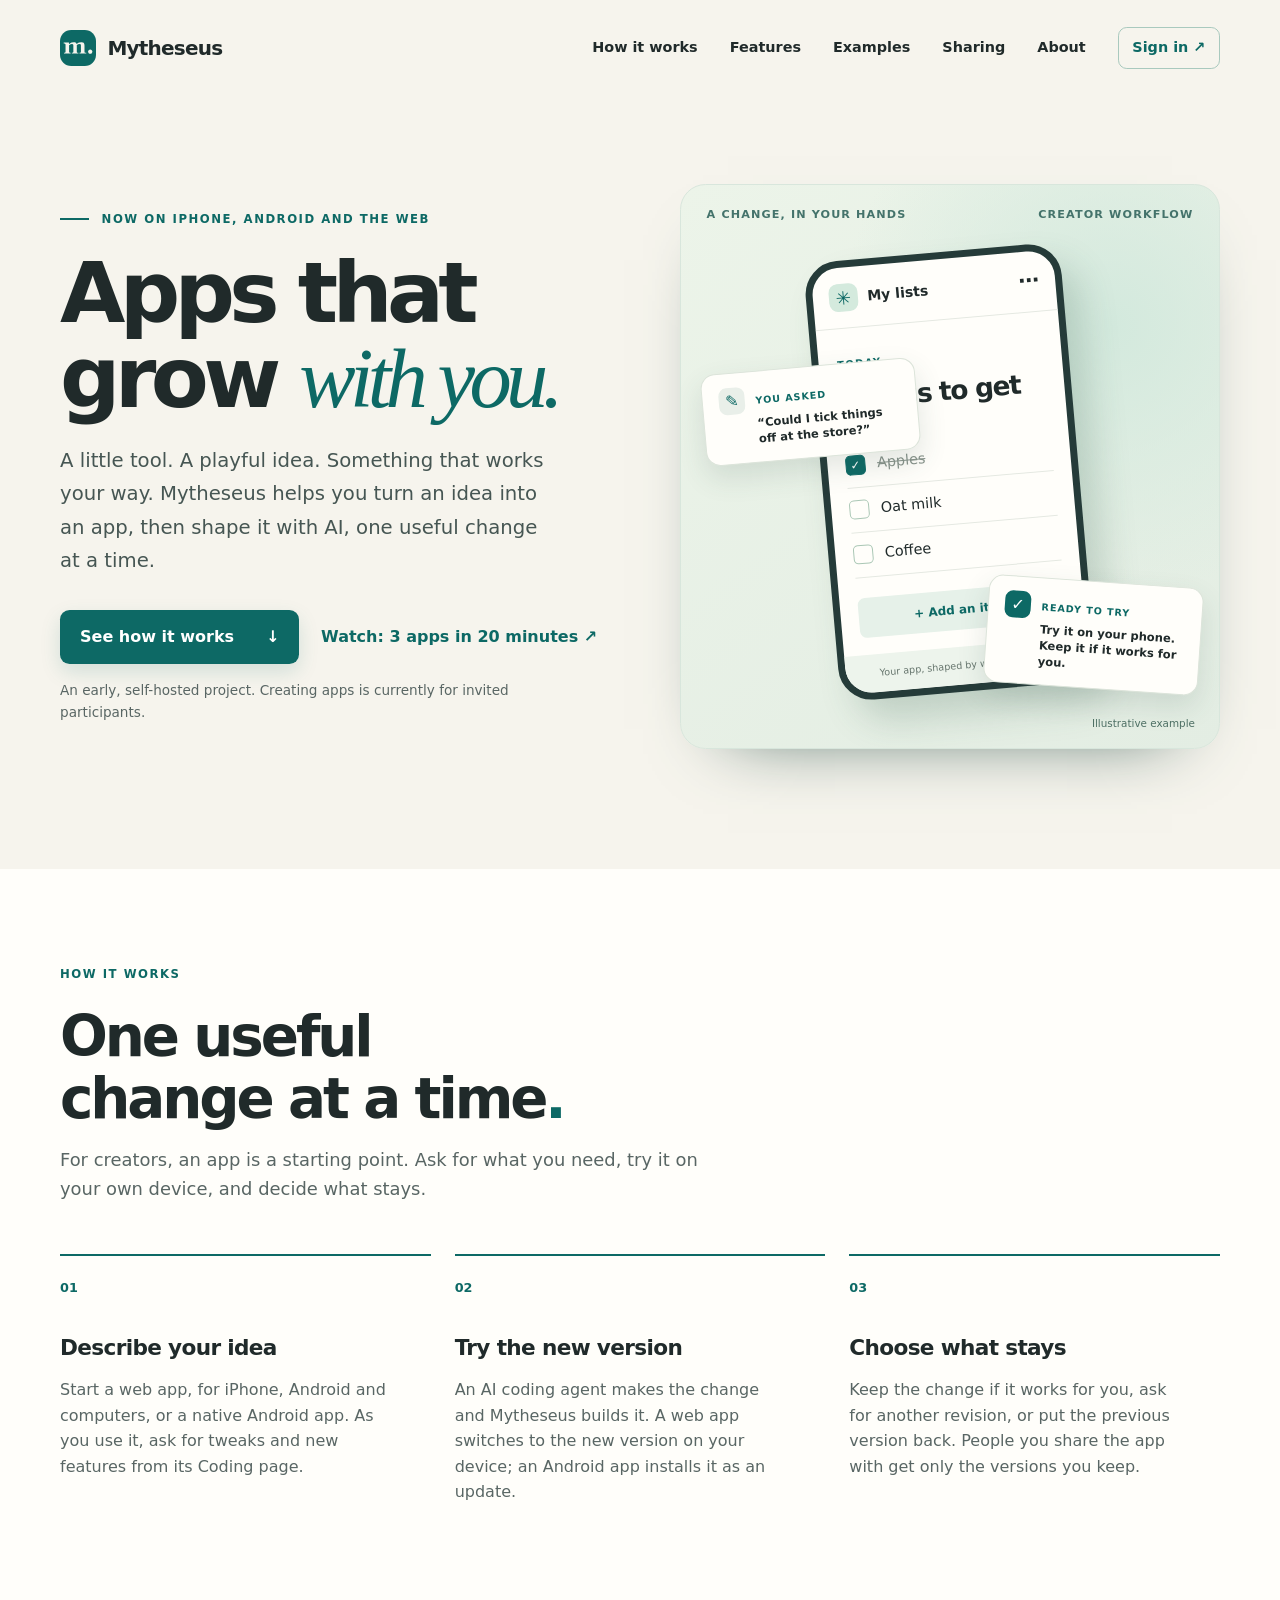
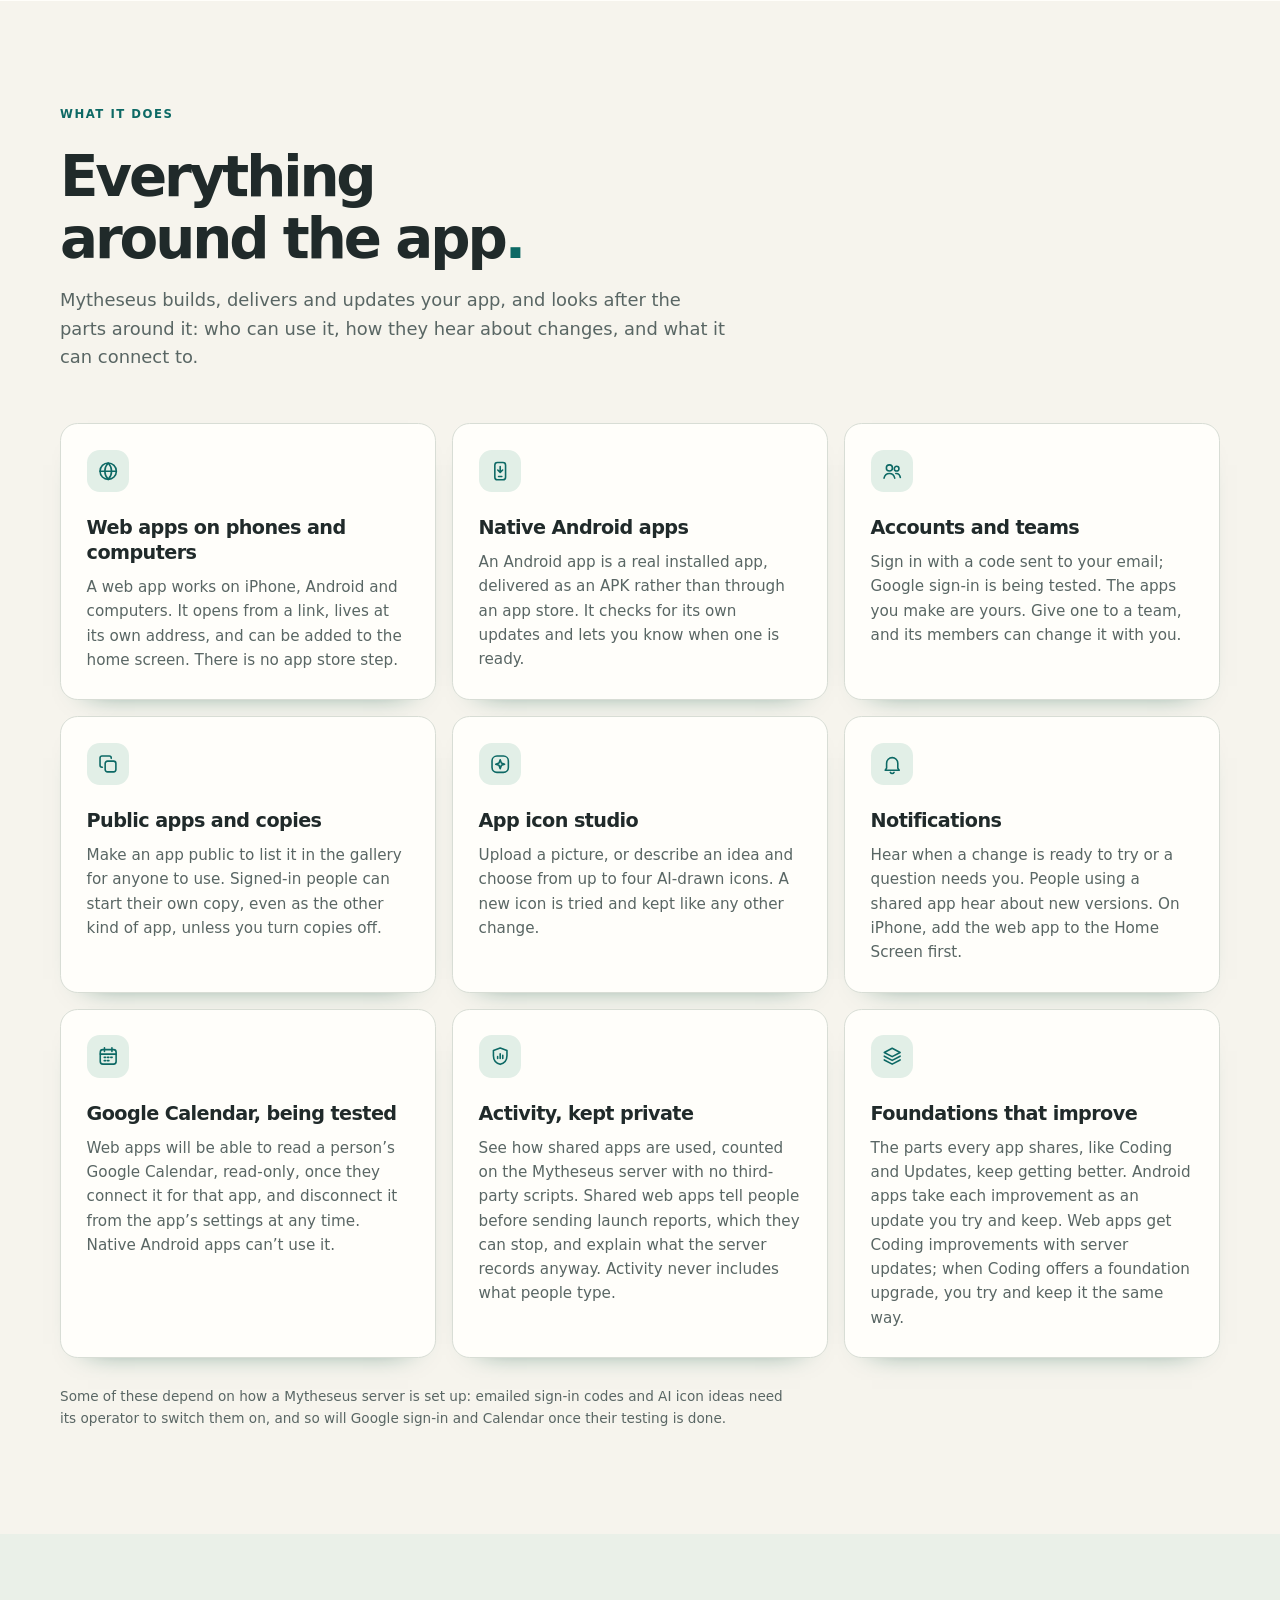
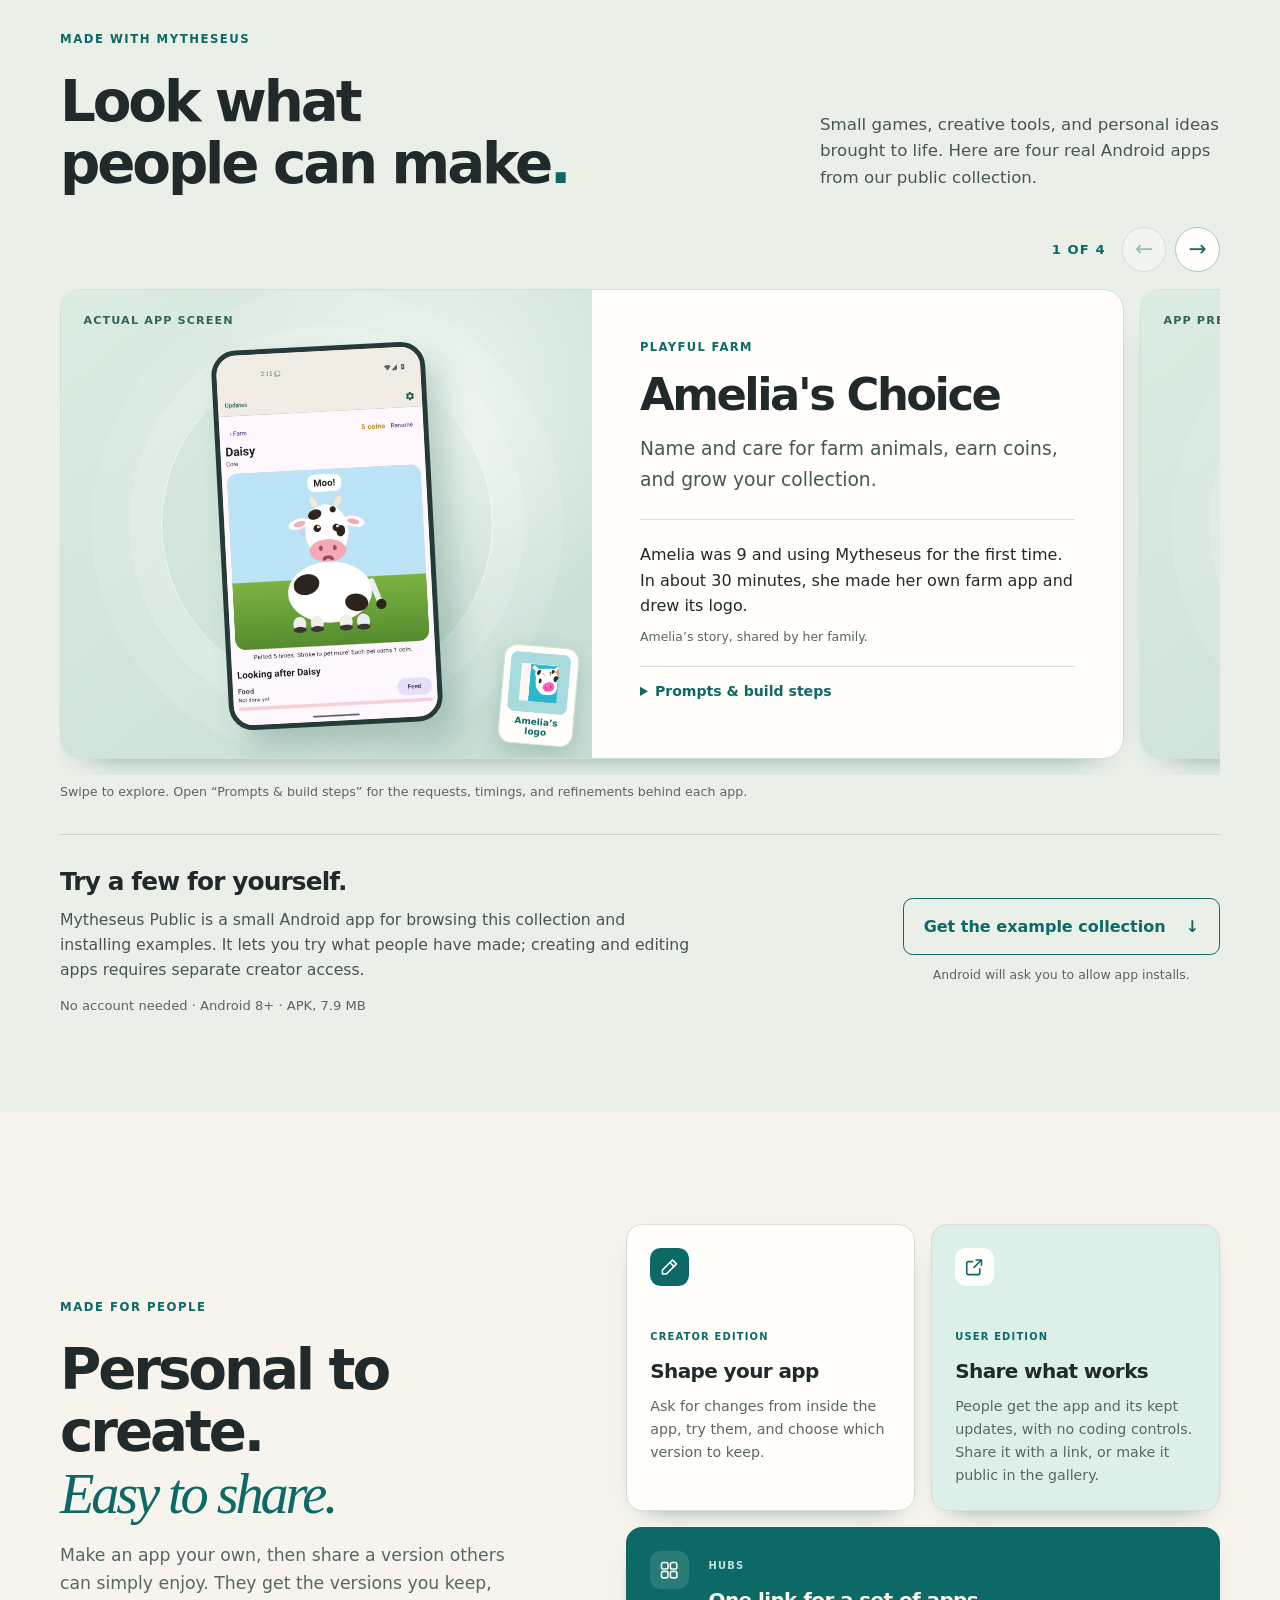
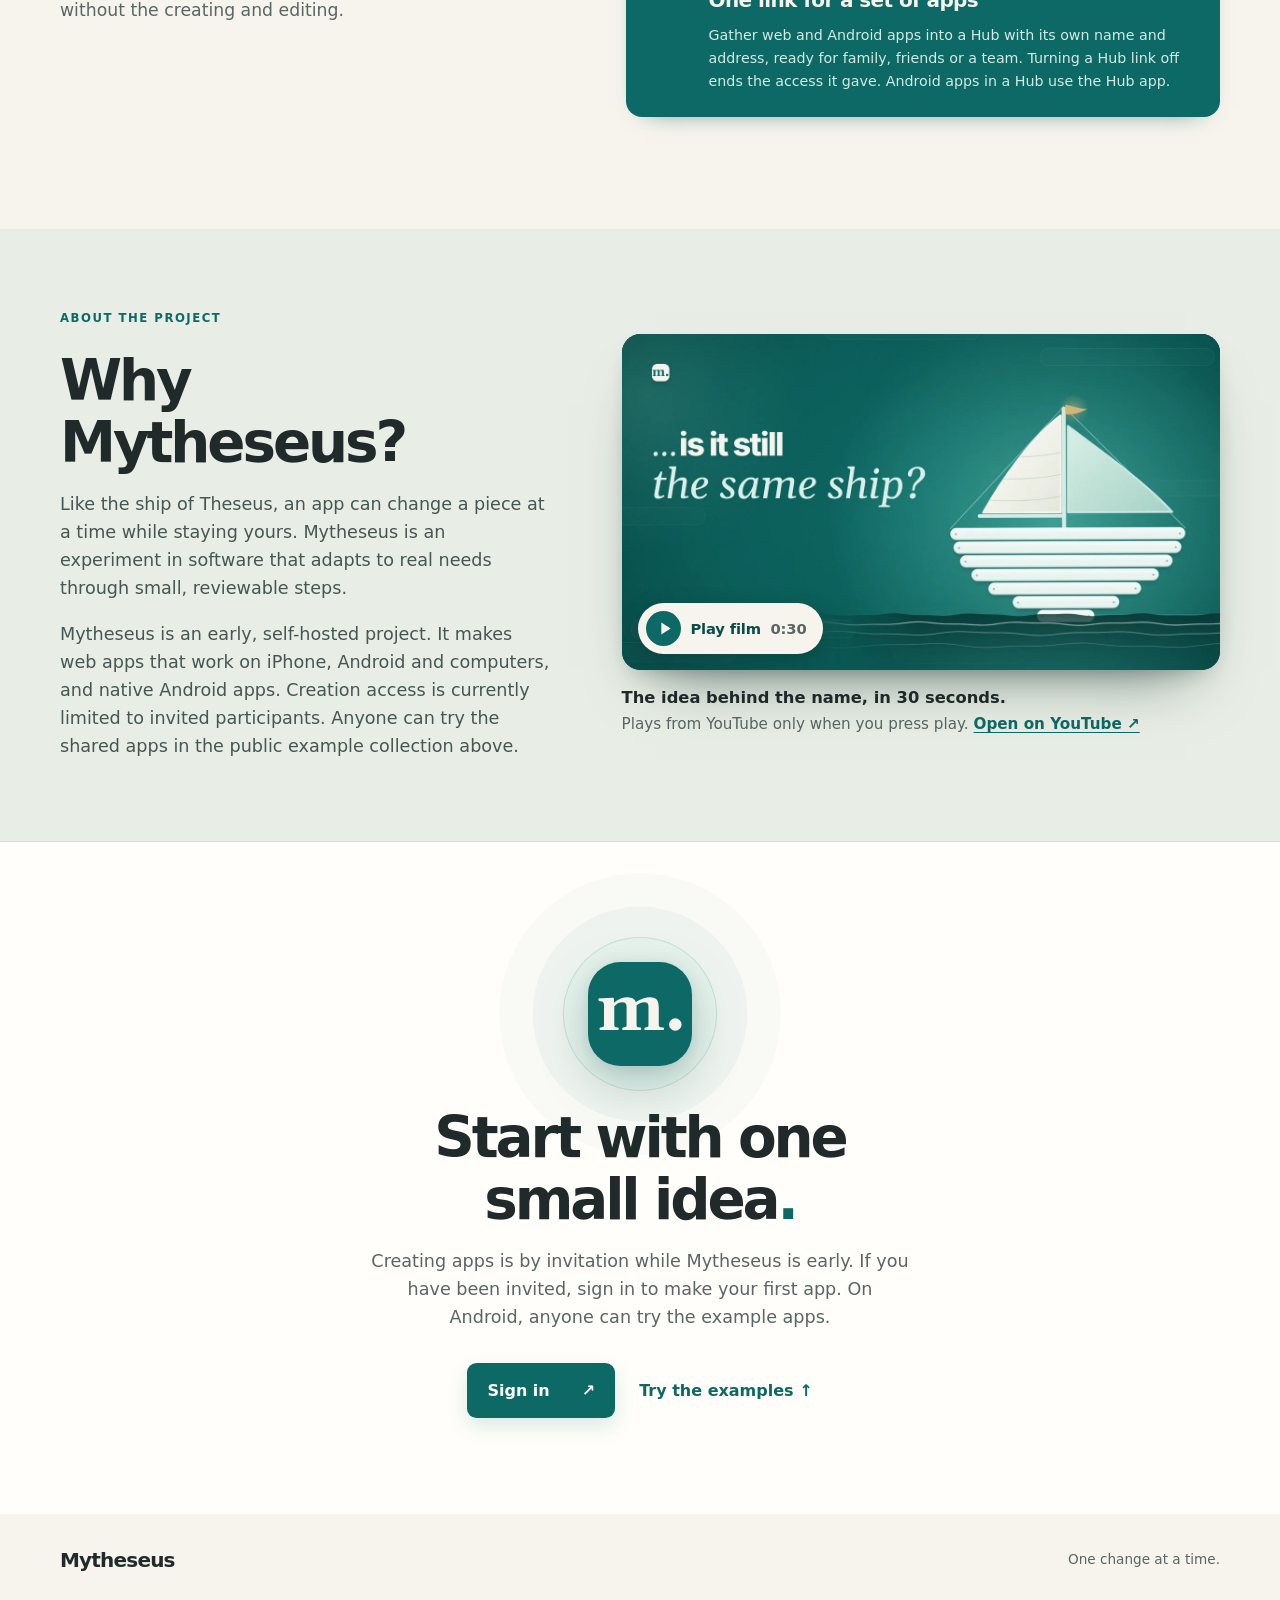
==== commit ae5ec110: "Sync website from mytheseus@fd25cd8" ====
--- a/site/index.html
+++ b/site/index.html
@@ -96,8 +96,8 @@
       <li class="feature"><span class="feature-icon"><svg width="22" height="22" aria-hidden="true" focusable="false"><use href="#i-sparkle"/></svg></span><h3>App icon studio</h3><p>Upload a picture, or describe an idea and choose from up to four AI-drawn icons. A new icon is tried and kept like any other change.</p></li>
       <li class="feature"><span class="feature-icon"><svg width="22" height="22" aria-hidden="true" focusable="false"><use href="#i-bell"/></svg></span><h3>Notifications</h3><p>Hear when a change is ready to try or a question needs you. People using a shared app hear about new versions. On iPhone, add the web app to the Home Screen first.</p></li>
       <li class="feature"><span class="feature-icon"><svg width="22" height="22" aria-hidden="true" focusable="false"><use href="#i-calendar"/></svg></span><h3>Google Calendar, being tested</h3><p>Web apps will be able to read a person’s Google Calendar, read-only, once they connect it for that app, and disconnect it from the app’s settings at any time. Native Android apps can’t use it.</p></li>
-      <li class="feature"><span class="feature-icon"><svg width="22" height="22" aria-hidden="true" focusable="false"><use href="#i-shield"/></svg></span><h3>Activity, kept private</h3><p>See how shared apps are used, counted on the Mytheseus server with no third-party scripts. In shared web apps, people are told first, can stop launch reports, and nothing they type is collected.</p></li>
-      <li class="feature"><span class="feature-icon"><svg width="22" height="22" aria-hidden="true" focusable="false"><use href="#i-layers"/></svg></span><h3>Foundations that improve</h3><p>The parts every app shares, like Coding and Updates, keep getting better. Android apps take each improvement as an update you try and keep; web apps get it with server updates.</p></li>
+      <li class="feature"><span class="feature-icon"><svg width="22" height="22" aria-hidden="true" focusable="false"><use href="#i-shield"/></svg></span><h3>Activity, kept private</h3><p>See how shared apps are used, counted on the Mytheseus server with no third-party scripts. Shared web apps tell people before sending launch reports, which they can stop, and explain what the server records anyway. Activity never includes what people type.</p></li>
+      <li class="feature"><span class="feature-icon"><svg width="22" height="22" aria-hidden="true" focusable="false"><use href="#i-layers"/></svg></span><h3>Foundations that improve</h3><p>The parts every app shares, like Coding and Updates, keep getting better. Android apps take each improvement as an update you try and keep. Web apps get Coding improvements with server updates; when Coding offers a foundation upgrade, you try and keep it the same way.</p></li>
     </ul>
     <p class="feature-note">Some of these depend on how a Mytheseus server is set up: emailed sign-in codes and AI icon ideas need its operator to switch them on, and so will Google sign-in and Calendar once their testing is done.</p>
   </div></section>
